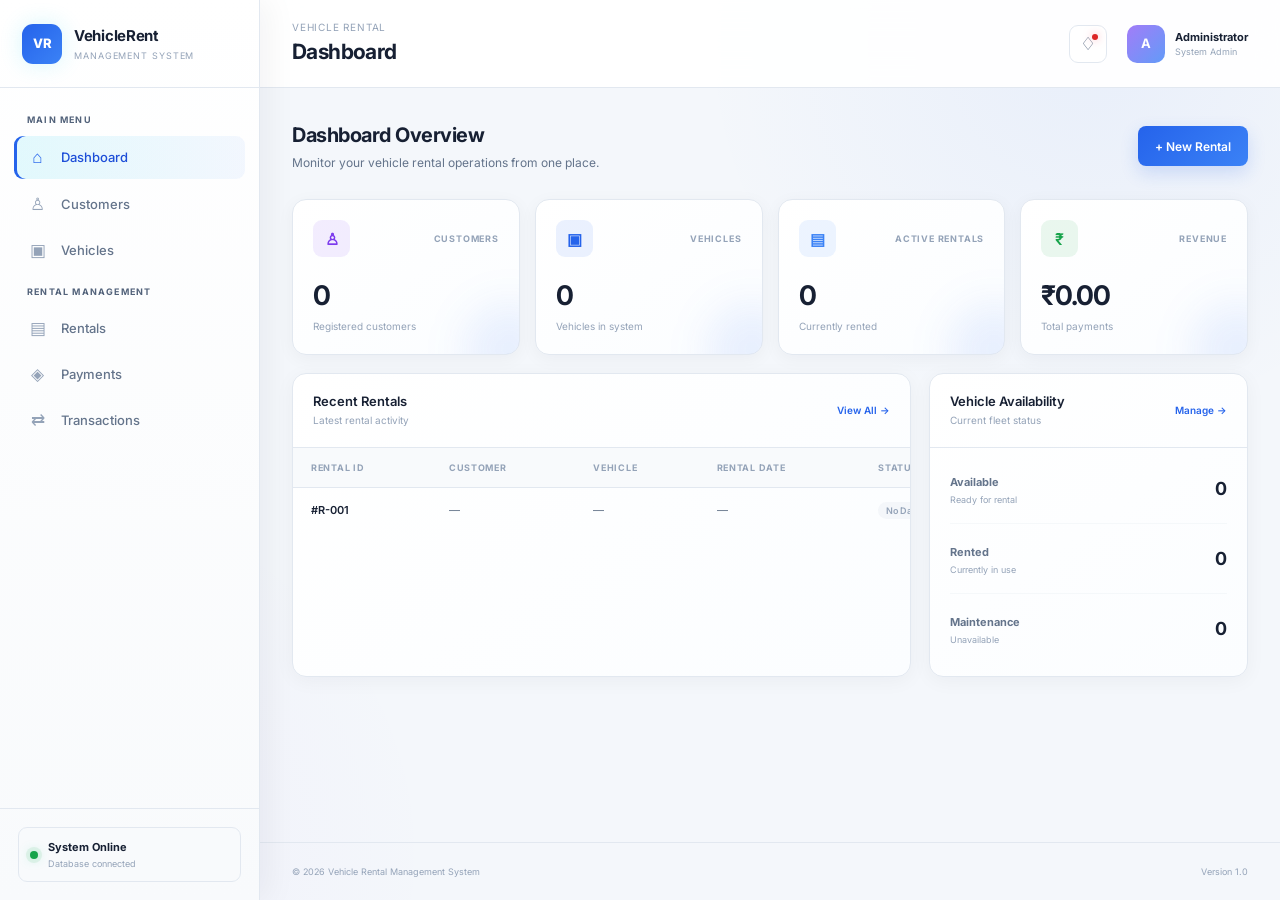
==== index.html @ 60dd2913 "Add frontend implementation" ====
<!DOCTYPE html>
<html lang="en">

<head>
    <meta charset="UTF-8">

    <meta name="viewport" content="width=device-width, initial-scale=1.0">

    <meta
        name="description"
        content="Vehicle Rental Management System - Manage customers, vehicles, rentals and payments."
    >

    <meta name="author" content="Vehicle Rental Management System">

    <title>Vehicle Rental Management System</title>

    <!-- Google Font -->
    <link
        rel="preconnect"
        href="https://fonts.googleapis.com"
    >

    <link
        rel="preconnect"
        href="https://fonts.gstatic.com"
        crossorigin
    >

    <link
        href="https://fonts.googleapis.com/css2?family=Inter:wght@400;500;600;700&display=swap"
        rel="stylesheet"
    >

    <!-- Main Stylesheet -->
    <link rel="stylesheet" href="css/style.css">

</head>


<body>

    <!-- =========================================================
         APPLICATION WRAPPER
         ========================================================= -->

    <div class="app-container">


        <!-- =====================================================
             SIDEBAR
             ===================================================== -->

        <aside class="sidebar" id="sidebar">

            <!-- Logo -->
            <div class="sidebar-header">

                <div class="logo">
                    <span class="logo-icon">VR</span>

                    <div class="logo-text">
                        <h2>VehicleRent</h2>
                        <span>Management System</span>
                    </div>
                </div>

                <!-- Mobile Sidebar Close -->
                <button
                    class="sidebar-close"
                    id="sidebarClose"
                    type="button"
                    aria-label="Close navigation"
                >
                    &times;
                </button>

            </div>


            <!-- Navigation -->
            <nav class="sidebar-nav" aria-label="Main navigation">

                <p class="nav-heading">MAIN MENU</p>

                <button
                    class="nav-item active"
                    data-section="dashboard"
                    type="button"
                >
                    <span class="nav-icon">⌂</span>
                    <span>Dashboard</span>
                </button>


                <button
                    class="nav-item"
                    data-section="customers"
                    type="button"
                >
                    <span class="nav-icon">♙</span>
                    <span>Customers</span>
                </button>


                <button
                    class="nav-item"
                    data-section="vehicles"
                    type="button"
                >
                    <span class="nav-icon">▣</span>
                    <span>Vehicles</span>
                </button>


                <p class="nav-heading">RENTAL MANAGEMENT</p>


                <button
                    class="nav-item"
                    data-section="rentals"
                    type="button"
                >
                    <span class="nav-icon">▤</span>
                    <span>Rentals</span>
                </button>


                <button
                    class="nav-item"
                    data-section="payments"
                    type="button"
                >
                    <span class="nav-icon">◈</span>
                    <span>Payments</span>
                </button>


                <button
                    class="nav-item"
                    data-section="transactions"
                    type="button"
                >
                    <span class="nav-icon">⇄</span>
                    <span>Transactions</span>
                </button>

            </nav>


            <!-- Sidebar Footer -->
            <div class="sidebar-footer">

                <div class="system-status">
                    <span class="status-dot"></span>

                    <div>
                        <strong>System Online</strong>
                        <small>Database connected</small>
                    </div>
                </div>

            </div>

        </aside>


        <!-- =====================================================
             MAIN CONTENT
             ===================================================== -->

        <div class="main-wrapper">


            <!-- =================================================
                 TOP HEADER
                 ================================================= -->

            <header class="top-header">

                <div class="header-left">

                    <!-- Mobile Menu -->
                    <button
                        class="menu-toggle"
                        id="menuToggle"
                        type="button"
                        aria-label="Open navigation"
                    >
                        ☰
                    </button>


                    <div class="page-heading">

                        <span class="breadcrumb">
                            Vehicle Rental
                        </span>

                        <h1 id="pageTitle">
                            Dashboard
                        </h1>

                    </div>

                </div>


                <div class="header-right">

                    <!-- Notification -->
                    <button
                        class="header-button"
                        type="button"
                        aria-label="Notifications"
                        title="Notifications"
                    >
                        ♢
                        <span class="notification-dot"></span>
                    </button>


                    <!-- User Profile -->
                    <div class="user-profile">

                        <div class="avatar">
                            A
                        </div>

                        <div class="user-info">

                            <strong>Administrator</strong>

                            <span>System Admin</span>

                        </div>

                    </div>

                </div>

            </header>



            <!-- =================================================
                 CONTENT AREA
                 ================================================= -->

            <main class="content-area">


                <!-- =================================================
                     DASHBOARD SECTION
                     ================================================= -->

                <section
                    id="dashboard"
                    class="content-section active-section"
                >

                    <div class="section-intro">

                        <div>

                            <h2>Dashboard Overview</h2>

                            <p>
                                Monitor your vehicle rental operations
                                from one place.
                            </p>

                        </div>

                        <button
                            class="btn btn-primary"
                            data-section="rentals"
                            type="button"
                        >
                            + New Rental
                        </button>

                    </div>


                    <!-- Statistics -->

                    <div class="stats-grid">


                        <!-- Customers -->
                        <article class="stat-card">

                            <div class="stat-card-top">

                                <div class="stat-icon customers-icon">
                                    ♙
                                </div>

                                <span class="stat-label">
                                    CUSTOMERS
                                </span>

                            </div>

                            <div class="stat-value">
                                0
                            </div>

                            <span class="stat-description">
                                Registered customers
                            </span>

                        </article>


                        <!-- Vehicles -->
                        <article class="stat-card">

                            <div class="stat-card-top">

                                <div class="stat-icon vehicles-icon">
                                    ▣
                                </div>

                                <span class="stat-label">
                                    VEHICLES
                                </span>

                            </div>

                            <div class="stat-value">
                                0
                            </div>

                            <span class="stat-description">
                                Vehicles in system
                            </span>

                        </article>


                        <!-- Active Rentals -->
                        <article class="stat-card">

                            <div class="stat-card-top">

                                <div class="stat-icon rentals-icon">
                                    ▤
                                </div>

                                <span class="stat-label">
                                    ACTIVE RENTALS
                                </span>

                            </div>

                            <div class="stat-value">
                                0
                            </div>

                            <span class="stat-description">
                                Currently rented
                            </span>

                        </article>


                        <!-- Revenue -->
                        <article class="stat-card">

                            <div class="stat-card-top">

                                <div class="stat-icon payments-icon">
                                    ₹
                                </div>

                                <span class="stat-label">
                                    REVENUE
                                </span>

                            </div>

                            <div class="stat-value">
                                ₹0.00
                            </div>

                            <span class="stat-description">
                                Total payments
                            </span>

                        </article>

                    </div>



                    <!-- Dashboard Grid -->

                    <div class="dashboard-grid">


                        <!-- Recent Rentals -->

                        <article class="panel large-panel">

                            <div class="panel-header">

                                <div>

                                    <h3>Recent Rentals</h3>

                                    <p>
                                        Latest rental activity
                                    </p>

                                </div>

                                <button
                                    class="text-button"
                                    data-section="rentals"
                                    type="button"
                                >
                                    View All →
                                </button>

                            </div>


                            <div class="table-container">

                                <table>

                                    <thead>

                                        <tr>
                                            <th>Rental ID</th>
                                            <th>Customer</th>
                                            <th>Vehicle</th>
                                            <th>Rental Date</th>
                                            <th>Status</th>
                                        </tr>

                                    </thead>


                                    <tbody>

                                        <tr>

                                            <td>#R-001</td>

                                            <td>—</td>

                                            <td>—</td>

                                            <td>—</td>

                                            <td>
                                                <span class="badge badge-neutral">
                                                    No Data
                                                </span>
                                            </td>

                                        </tr>

                                    </tbody>

                                </table>

                            </div>

                        </article>


                        <!-- Vehicle Availability -->

                        <article class="panel">

                            <div class="panel-header">

                                <div>

                                    <h3>Vehicle Availability</h3>

                                    <p>
                                        Current fleet status
                                    </p>

                                </div>

                                <button
                                    class="text-button"
                                    data-section="vehicles"
                                    type="button"
                                >
                                    Manage →
                                </button>

                            </div>


                            <div class="availability-list">

                                <div class="availability-item">

                                    <div>
                                        <strong>Available</strong>
                                        <span>Ready for rental</span>
                                    </div>

                                    <strong>0</strong>

                                </div>


                                <div class="availability-item">

                                    <div>
                                        <strong>Rented</strong>
                                        <span>Currently in use</span>
                                    </div>

                                    <strong>0</strong>

                                </div>


                                <div class="availability-item">

                                    <div>
                                        <strong>Maintenance</strong>
                                        <span>Unavailable</span>
                                    </div>

                                    <strong>0</strong>

                                </div>

                            </div>

                        </article>

                    </div>

                </section>



                <!-- =================================================
                     CUSTOMERS SECTION
                     ================================================= -->

                <section
                    id="customers"
                    class="content-section"
                >

                    <div class="section-intro">

                        <div>

                            <h2>Customers</h2>

                            <p>
                                Manage customer information and
                                driving license details.
                            </p>

                        </div>

                        <button
                            class="btn btn-primary"
                            id="addCustomerBtn"
                            type="button"
                        >
                            + Add Customer
                        </button>

                    </div>


                    <!-- Search -->

                    <div class="toolbar">

                        <div class="search-box">

                            <span>⌕</span>

                            <input
                                type="search"
                                id="customerSearch"
                                placeholder="Search customers..."
                                aria-label="Search customers"
                            >

                        </div>

                    </div>


                    <!-- Customers Table -->

                    <div class="panel">

                        <div class="table-container">

                            <table id="customersTable">

                                <thead>

                                    <tr>

                                        <th>Customer ID</th>
                                        <th>Name</th>
                                        <th>Phone</th>
                                        <th>Email</th>
                                        <th>Address</th>
                                        <th>License Number</th>
                                        <th>Actions</th>

                                    </tr>

                                </thead>


                                <tbody id="customersTableBody">

                                    <tr class="empty-row">

                                        <td colspan="7">

                                            <div class="empty-state">

                                                <div class="empty-icon">
                                                    ♙
                                                </div>

                                                <h3>No customers found</h3>

                                                <p>
                                                    Add your first customer
                                                    to get started.
                                                </p>

                                            </div>

                                        </td>

                                    </tr>

                                </tbody>

                            </table>

                        </div>

                    </div>

                </section>



                <!-- =================================================
                     VEHICLES SECTION
                     ================================================= -->

                <section
                    id="vehicles"
                    class="content-section"
                >

                    <div class="section-intro">

                        <div>

                            <h2>Vehicles</h2>

                            <p>
                                Manage your vehicle fleet,
                                rental rates and availability.
                            </p>

                        </div>

                        <button
                            class="btn btn-primary"
                            id="addVehicleBtn"
                            type="button"
                        >
                            + Add Vehicle
                        </button>

                    </div>


                    <!-- Vehicle Filters -->

                    <div class="toolbar">

                        <div class="search-box">

                            <span>⌕</span>

                            <input
                                type="search"
                                id="vehicleSearch"
                                placeholder="Search vehicles..."
                                aria-label="Search vehicles"
                            >

                        </div>


                        <select
                            id="vehicleStatusFilter"
                            aria-label="Filter vehicle status"
                        >

                            <option value="all">
                                All Status
                            </option>

                            <option value="available">
                                Available
                            </option>

                            <option value="rented">
                                Rented
                            </option>

                            <option value="maintenance">
                                Maintenance
                            </option>

                        </select>

                    </div>


                    <!-- Vehicles Table -->

                    <div class="panel">

                        <div class="table-container">

                            <table id="vehiclesTable">

                                <thead>

                                    <tr>

                                        <th>Vehicle ID</th>
                                        <th>Type</th>
                                        <th>Model</th>
                                        <th>Rate / Day</th>
                                        <th>Availability</th>
                                        <th>Actions</th>

                                    </tr>

                                </thead>


                                <tbody id="vehiclesTableBody">

                                    <tr class="empty-row">

                                        <td colspan="6">

                                            <div class="empty-state">

                                                <div class="empty-icon">
                                                    ▣
                                                </div>

                                                <h3>No vehicles found</h3>

                                                <p>
                                                    Add a vehicle to your fleet
                                                    to get started.
                                                </p>

                                            </div>

                                        </td>

                                    </tr>

                                </tbody>

                            </table>

                        </div>

                    </div>

                </section>



                <!-- =================================================
                     RENTALS SECTION
                     ================================================= -->

                <section
                    id="rentals"
                    class="content-section"
                >

                    <div class="section-intro">

                        <div>

                            <h2>Rentals</h2>

                            <p>
                                Create and manage vehicle rental records.
                            </p>

                        </div>

                        <button
                            class="btn btn-primary"
                            id="newRentalBtn"
                            type="button"
                        >
                            + New Rental
                        </button>

                    </div>


                    <!-- Rental Filters -->

                    <div class="toolbar">

                        <div class="search-box">

                            <span>⌕</span>

                            <input
                                type="search"
                                id="rentalSearch"
                                placeholder="Search rentals..."
                                aria-label="Search rentals"
                            >

                        </div>


                        <select
                            id="rentalStatusFilter"
                            aria-label="Filter rental status"
                        >

                            <option value="all">
                                All Status
                            </option>

                            <option value="active">
                                Active
                            </option>

                            <option value="completed">
                                Completed
                            </option>

                            <option value="cancelled">
                                Cancelled
                            </option>

                        </select>

                    </div>


                    <!-- Rentals Table -->

                    <div class="panel">

                        <div class="table-container">

                            <table id="rentalsTable">

                                <thead>

                                    <tr>

                                        <th>Rental ID</th>
                                        <th>Customer ID</th>
                                        <th>Vehicle ID</th>
                                        <th>Rental Date</th>
                                        <th>Expected Return</th>
                                        <th>Actual Return</th>
                                        <th>Status</th>
                                        <th>Actions</th>

                                    </tr>

                                </thead>


                                <tbody id="rentalsTableBody">

                                    <tr class="empty-row">

                                        <td colspan="8">

                                            <div class="empty-state">

                                                <div class="empty-icon">
                                                    ▤
                                                </div>

                                                <h3>No rentals found</h3>

                                                <p>
                                                    Create a rental to see
                                                    it listed here.
                                                </p>

                                            </div>

                                        </td>

                                    </tr>

                                </tbody>

                            </table>

                        </div>

                    </div>

                </section>



                <!-- =================================================
                     PAYMENTS SECTION
                     ================================================= -->

                <section
                    id="payments"
                    class="content-section"
                >

                    <div class="section-intro">

                        <div>

                            <h2>Payments</h2>

                            <p>
                                Track rental payments and payment status.
                            </p>

                        </div>

                        <button
                            class="btn btn-primary"
                            id="addPaymentBtn"
                            type="button"
                        >
                            + Record Payment
                        </button>

                    </div>


                    <!-- Payment Summary -->

                    <div class="mini-stats-grid">

                        <div class="mini-stat">

                            <span>Total Payments</span>

                            <strong>₹0.00</strong>

                        </div>


                        <div class="mini-stat">

                            <span>Successful</span>

                            <strong>0</strong>

                        </div>


                        <div class="mini-stat">

                            <span>Pending</span>

                            <strong>0</strong>

                        </div>


                        <div class="mini-stat">

                            <span>Failed</span>

                            <strong>0</strong>

                        </div>

                    </div>


                    <!-- Payments Table -->

                    <div class="panel">

                        <div class="table-container">

                            <table id="paymentsTable">

                                <thead>

                                    <tr>

                                        <th>Payment ID</th>
                                        <th>Rental ID</th>
                                        <th>Amount</th>
                                        <th>Payment Date</th>
                                        <th>Payment Method</th>
                                        <th>Status</th>
                                        <th>Actions</th>

                                    </tr>

                                </thead>


                                <tbody id="paymentsTableBody">

                                    <tr class="empty-row">

                                        <td colspan="7">

                                            <div class="empty-state">

                                                <div class="empty-icon">
                                                    ₹
                                                </div>

                                                <h3>No payments found</h3>

                                                <p>
                                                    Recorded payments will
                                                    appear here.
                                                </p>

                                            </div>

                                        </td>

                                    </tr>

                                </tbody>

                            </table>

                        </div>

                    </div>

                </section>



                <!-- =================================================
                     TRANSACTIONS SECTION
                     ================================================= -->

                <section
                    id="transactions"
                    class="content-section"
                >

                    <div class="section-intro">

                        <div>

                            <h2>Payment Transactions</h2>

                            <p>
                                View individual payment transaction records.
                            </p>

                        </div>

                    </div>


                    <!-- Transaction Filters -->

                    <div class="toolbar">

                        <div class="search-box">

                            <span>⌕</span>

                            <input
                                type="search"
                                id="transactionSearch"
                                placeholder="Search transactions..."
                                aria-label="Search transactions"
                            >

                        </div>


                        <select
                            id="transactionStatusFilter"
                            aria-label="Filter transaction status"
                        >

                            <option value="all">
                                All Status
                            </option>

                            <option value="success">
                                Success
                            </option>

                            <option value="pending">
                                Pending
                            </option>

                            <option value="failed">
                                Failed
                            </option>

                        </select>

                    </div>


                    <!-- Transactions Table -->

                    <div class="panel">

                        <div class="table-container">

                            <table id="transactionsTable">

                                <thead>

                                    <tr>

                                        <th>Transaction ID</th>
                                        <th>Payment ID</th>
                                        <th>Transaction Date</th>
                                        <th>Amount</th>
                                        <th>Status</th>
                                        <th>Actions</th>

                                    </tr>

                                </thead>


                                <tbody id="transactionsTableBody">

                                    <tr class="empty-row">

                                        <td colspan="6">

                                            <div class="empty-state">

                                                <div class="empty-icon">
                                                    ⇄
                                                </div>

                                                <h3>No transactions found</h3>

                                                <p>
                                                    Payment transactions will
                                                    appear here.
                                                </p>

                                            </div>

                                        </td>

                                    </tr>

                                </tbody>

                            </table>

                        </div>

                    </div>

                </section>



            </main>


            <!-- =====================================================
                 FOOTER
                 ===================================================== -->

            <footer class="main-footer">

                <span>
                    © 2026 Vehicle Rental Management System
                </span>

                <span>
                    Version 1.0
                </span>

            </footer>


        </div>

    </div>



    <!-- =========================================================
         CUSTOMER MODAL
         ========================================================= -->

    <div
        class="modal-overlay"
        id="customerModal"
        aria-hidden="true"
    >

        <div
            class="modal"
            role="dialog"
            aria-modal="true"
            aria-labelledby="customerModalTitle"
        >

            <div class="modal-header">

                <div>

                    <h2 id="customerModalTitle">
                        Add Customer
                    </h2>

                    <p>
                        Enter the customer's information.
                    </p>

                </div>

                <button
                    class="modal-close"
                    data-close-modal="customerModal"
                    type="button"
                    aria-label="Close"
                >
                    &times;
                </button>

            </div>


            <form id="customerForm">

                <div class="form-grid">

                    <div class="form-group">

                        <label for="customerName">
                            Full Name
                        </label>

                        <input
                            type="text"
                            id="customerName"
                            name="name"
                            placeholder="Enter full name"
                            maxlength="100"
                            required
                        >

                    </div>


                    <div class="form-group">

                        <label for="customerPhone">
                            Phone Number
                        </label>

                        <input
                            type="tel"
                            id="customerPhone"
                            name="phone"
                            placeholder="Enter phone number"
                            maxlength="15"
                            required
                        >

                    </div>


                    <div class="form-group">

                        <label for="customerEmail">
                            Email
                        </label>

                        <input
                            type="email"
                            id="customerEmail"
                            name="email"
                            placeholder="Enter email address"
                            maxlength="100"
                            required
                        >

                    </div>


                    <div class="form-group">

                        <label for="licenseNumber">
                            License Number
                        </label>

                        <input
                            type="text"
                            id="licenseNumber"
                            name="license_number"
                            placeholder="Enter license number"
                            maxlength="30"
                            required
                        >

                    </div>


                    <div class="form-group full-width">

                        <label for="customerAddress">
                            Address
                        </label>

                        <textarea
                            id="customerAddress"
                            name="address"
                            placeholder="Enter customer address"
                            maxlength="200"
                            rows="3"
                            required
                        ></textarea>

                    </div>

                </div>


                <div class="modal-footer">

                    <button
                        type="button"
                        class="btn btn-secondary"
                        data-close-modal="customerModal"
                    >
                        Cancel
                    </button>

                    <button
                        type="submit"
                        class="btn btn-primary"
                    >
                        Save Customer
                    </button>

                </div>

            </form>

        </div>

    </div>



    <!-- =========================================================
         VEHICLE MODAL
         ========================================================= -->

    <div
        class="modal-overlay"
        id="vehicleModal"
        aria-hidden="true"
    >

        <div
            class="modal"
            role="dialog"
            aria-modal="true"
            aria-labelledby="vehicleModalTitle"
        >

            <div class="modal-header">

                <div>

                    <h2 id="vehicleModalTitle">
                        Add Vehicle
                    </h2>

                    <p>
                        Enter the vehicle information.
                    </p>

                </div>

                <button
                    class="modal-close"
                    data-close-modal="vehicleModal"
                    type="button"
                    aria-label="Close"
                >
                    &times;
                </button>

            </div>


            <form id="vehicleForm">

                <div class="form-grid">

                    <div class="form-group">

                        <label for="vehicleType">
                            Vehicle Type
                        </label>

                        <input
                            type="text"
                            id="vehicleType"
                            name="vehicle_type"
                            placeholder="e.g. SUV, Sedan, Hatchback"
                            maxlength="30"
                            required
                        >

                    </div>


                    <div class="form-group">

                        <label for="vehicleModel">
                            Model
                        </label>

                        <input
                            type="text"
                            id="vehicleModel"
                            name="model"
                            placeholder="Enter vehicle model"
                            maxlength="50"
                            required
                        >

                    </div>


                    <div class="form-group">

                        <label for="ratePerDay">
                            Rate Per Day (₹)
                        </label>

                        <input
                            type="number"
                            id="ratePerDay"
                            name="rate_per_day"
                            placeholder="0.00"
                            min="0"
                            step="0.01"
                            required
                        >

                    </div>


                    <div class="form-group">

                        <label for="availabilityStatus">
                            Availability Status
                        </label>

                        <select
                            id="availabilityStatus"
                            name="availability_status"
                            required
                        >

                            <option value="">
                                Select status
                            </option>

                            <option value="available">
                                Available
                            </option>

                            <option value="rented">
                                Rented
                            </option>

                            <option value="maintenance">
                                Maintenance
                            </option>

                        </select>

                    </div>

                </div>


                <div class="modal-footer">

                    <button
                        type="button"
                        class="btn btn-secondary"
                        data-close-modal="vehicleModal"
                    >
                        Cancel
                    </button>

                    <button
                        type="submit"
                        class="btn btn-primary"
                    >
                        Save Vehicle
                    </button>

                </div>

            </form>

        </div>

    </div>



    <!-- =========================================================
         RENTAL MODAL
         ========================================================= -->

    <div
        class="modal-overlay"
        id="rentalModal"
        aria-hidden="true"
    >

        <div
            class="modal"
            role="dialog"
            aria-modal="true"
            aria-labelledby="rentalModalTitle"
        >

            <div class="modal-header">

                <div>

                    <h2 id="rentalModalTitle">
                        Create New Rental
                    </h2>

                    <p>
                        Create a rental record for a customer.
                    </p>

                </div>

                <button
                    class="modal-close"
                    data-close-modal="rentalModal"
                    type="button"
                    aria-label="Close"
                >
                    &times;
                </button>

            </div>


            <form id="rentalForm">

                <div class="form-grid">

                    <div class="form-group">

                        <label for="rentalCustomer">
                            Customer
                        </label>

                        <select
                            id="rentalCustomer"
                            name="customer_id"
                            required
                        >

                            <option value="">
                                Select customer
                            </option>

                            <!--
                                Customer options will be populated
                                dynamically using JavaScript.
                            -->

                        </select>

                    </div>


                    <div class="form-group">

                        <label for="rentalVehicle">
                            Vehicle
                        </label>

                        <select
                            id="rentalVehicle"
                            name="vehicle_id"
                            required
                        >

                            <option value="">
                                Select available vehicle
                            </option>

                            <!--
                                Vehicle options will be populated
                                dynamically using JavaScript.
                            -->

                        </select>

                    </div>


                    <div class="form-group">

                        <label for="rentalDate">
                            Rental Date
                        </label>

                        <input
                            type="date"
                            id="rentalDate"
                            name="rental_date"
                            required
                        >

                    </div>


                    <div class="form-group">

                        <label for="expectedReturnDate">
                            Expected Return Date
                        </label>

                        <input
                            type="date"
                            id="expectedReturnDate"
                            name="expected_return_date"
                            required
                        >

                    </div>


                    <div class="form-group full-width">

                        <label for="rentalStatus">
                            Rental Status
                        </label>

                        <select
                            id="rentalStatus"
                            name="status"
                            required
                        >

                            <option value="active">
                                Active
                            </option>

                            <option value="completed">
                                Completed
                            </option>

                            <option value="cancelled">
                                Cancelled
                            </option>

                        </select>

                    </div>

                </div>


                <div class="modal-footer">

                    <button
                        type="button"
                        class="btn btn-secondary"
                        data-close-modal="rentalModal"
                    >
                        Cancel
                    </button>

                    <button
                        type="submit"
                        class="btn btn-primary"
                    >
                        Create Rental
                    </button>

                </div>

            </form>

        </div>

    </div>



    <!-- =========================================================
         PAYMENT MODAL
         ========================================================= -->

    <div
        class="modal-overlay"
        id="paymentModal"
        aria-hidden="true"
    >

        <div
            class="modal"
            role="dialog"
            aria-modal="true"
            aria-labelledby="paymentModalTitle"
        >

            <div class="modal-header">

                <div>

                    <h2 id="paymentModalTitle">
                        Record Payment
                    </h2>

                    <p>
                        Add a payment against a rental.
                    </p>

                </div>

                <button
                    class="modal-close"
                    data-close-modal="paymentModal"
                    type="button"
                    aria-label="Close"
                >
                    &times;
                </button>

            </div>


            <form id="paymentForm">

                <div class="form-grid">

                    <div class="form-group">

                        <label for="paymentRental">
                            Rental
                        </label>

                        <select
                            id="paymentRental"
                            name="rental_id"
                            required
                        >

                            <option value="">
                                Select rental
                            </option>

                        </select>

                    </div>


                    <div class="form-group">

                        <label for="paymentAmount">
                            Amount (₹)
                        </label>

                        <input
                            type="number"
                            id="paymentAmount"
                            name="amount"
                            placeholder="0.00"
                            min="0"
                            step="0.01"
                            required
                        >

                    </div>


                    <div class="form-group">

                        <label for="paymentDate">
                            Payment Date
                        </label>

                        <input
                            type="date"
                            id="paymentDate"
                            name="payment_date"
                            required
                        >

                    </div>


                    <div class="form-group">

                        <label for="paymentMethod">
                            Payment Method
                        </label>

                        <select
                            id="paymentMethod"
                            name="payment_method"
                            required
                        >

                            <option value="">
                                Select method
                            </option>

                            <option value="cash">
                                Cash
                            </option>

                            <option value="card">
                                Card
                            </option>

                            <option value="upi">
                                UPI
                            </option>

                            <option value="net_banking">
                                Net Banking
                            </option>

                        </select>

                    </div>


                    <div class="form-group full-width">

                        <label for="paymentStatus">
                            Payment Status
                        </label>

                        <select
                            id="paymentStatus"
                            name="status"
                            required
                        >

                            <option value="success">
                                Success
                            </option>

                            <option value="pending">
                                Pending
                            </option>

                            <option value="failed">
                                Failed
                            </option>

                        </select>

                    </div>

                </div>


                <div class="modal-footer">

                    <button
                        type="button"
                        class="btn btn-secondary"
                        data-close-modal="paymentModal"
                    >
                        Cancel
                    </button>

                    <button
                        type="submit"
                        class="btn btn-primary"
                    >
                        Record Payment
                    </button>

                </div>

            </form>

        </div>

    </div>



    <!-- =========================================================
         JAVASCRIPT
         ========================================================= -->

    <script src="js/script.js"></script>

</body>

</html>
---- css/style.css ----
/* ============================================================
   VEHICLE RENTAL MANAGEMENT SYSTEM
   Premium Dark Dashboard UI
   ============================================================ */


/* ============================================================
   1. ROOT VARIABLES
   ============================================================ */

:root {

    /* ---------- Backgrounds ---------- */

    --bg-main: #f4f7fb;
    --bg-secondary: #eef3f8;
    --bg-tertiary: #e7edf5;

    --sidebar-bg: #ffffff;
    --header-bg: rgba(255, 255, 255, 0.92);

    --panel-bg: #ffffff;
    --panel-bg-hover: #f8fbff;


    /* ---------- Borders ---------- */

    --border: #e2e8f0;
    --border-light: #d5deea;


    /* ---------- Primary ---------- */

    --primary: #2563eb;
    --primary-dark: #1d4ed8;
    --primary-soft: rgba(37, 99, 235, 0.09);

    --blue: #3b82f6;
    --blue-soft: rgba(59, 130, 246, 0.09);


    /* ---------- Secondary ---------- */

    --violet: #7c3aed;
    --violet-soft: rgba(124, 58, 237, 0.09);


    /* ---------- Status ---------- */

    --success: #16a34a;
    --success-soft: rgba(22, 163, 74, 0.09);

    --warning: #d97706;
    --warning-soft: rgba(217, 119, 6, 0.09);

    --danger: #dc2626;
    --danger-soft: rgba(220, 38, 38, 0.09);


    /* ---------- Text ---------- */

    --text-primary: #172033;
    --text-secondary: #64748b;
    --text-muted: #94a3b8;


    /* ---------- Misc ---------- */

    --radius-small: 8px;
    --radius-medium: 14px;
    --radius-large: 18px;

    --transition: 0.2s ease;

    --sidebar-width: 260px;

}


/* ============================================================
   2. RESET
   ============================================================ */

* {
    margin: 0;
    padding: 0;
    box-sizing: border-box;
}


html {
    scroll-behavior: smooth;
}


body {
    min-height: 100vh;

    font-family: "Inter", sans-serif;

    background:
        radial-gradient(
            circle at 85% 5%,
            rgba(37, 99, 235, 0.055),
            transparent 28%
        ),
        radial-gradient(
            circle at 5% 95%,
            rgba(124, 58, 237, 0.035),
            transparent 25%
        ),
        var(--bg-main);

    color: var(--text-primary);

    font-size: 14px;

    line-height: 1.5;

    overflow-x: hidden;
}


button,
input,
select,
textarea {
    font-family: inherit;
}


button {
    border: none;
}


button,
select {
    cursor: pointer;
}


input,
textarea,
select {
    outline: none;
}


a {
    color: inherit;
    text-decoration: none;
}


/* ============================================================
   3. SCROLLBAR
   ============================================================ */

::-webkit-scrollbar {
    width: 7px;
    height: 7px;
}


::-webkit-scrollbar-track {
    background: var(--bg-secondary);
}


::-webkit-scrollbar-thumb {
    background: #cbd5e1;
    border-radius: 20px;
}


::-webkit-scrollbar-thumb:hover {
    background: #94a3b8;
}


/* ============================================================
   4. APPLICATION LAYOUT
   ============================================================ */

.app-container {
    display: flex;

    min-height: 100vh;

    background: transparent;
}


/* ============================================================
   5. SIDEBAR
   ============================================================ */

.sidebar {
    width: var(--sidebar-width);

    height: 100vh;

    position: fixed;

    top: 0;
    left: 0;

    z-index: 100;

    display: flex;
    flex-direction: column;

    background:
        linear-gradient(
            180deg,
            #ffffff 0%,
            #f8fafc 100%
        );

    border-right: 1px solid var(--border);

    box-shadow:
        8px 0 30px rgba(15, 23, 42, 0.05);

    transition:
        transform var(--transition);
}


/* ============================================================
   6. SIDEBAR HEADER
   ============================================================ */

.sidebar-header {
    height: 88px;

    padding: 0 22px;

    display: flex;
    align-items: center;
    justify-content: space-between;

    border-bottom: 1px solid var(--border);
}


.logo {
    display: flex;
    align-items: center;

    gap: 12px;
}


.logo-icon {
    width: 40px;
    height: 40px;

    display: flex;
    align-items: center;
    justify-content: center;

    border-radius: 11px;

    background:
        linear-gradient(
            135deg,
            var(--primary),
            var(--blue)
        );

    color: #ffffff;

    font-size: 13px;
    font-weight: 800;

    letter-spacing: -0.5px;

    box-shadow:
        0 0 22px rgba(34, 211, 238, 0.18);
}


.logo-text h2 {
    color: var(--text-primary);

    font-size: 15px;
    font-weight: 700;

    letter-spacing: -0.3px;
}


.logo-text span {
    display: block;

    margin-top: 2px;

    color: var(--text-muted);

    font-size: 9px;

    text-transform: uppercase;

    letter-spacing: 0.9px;
}


.sidebar-close {
    display: none;

    background: transparent;

    color: var(--text-secondary);

    font-size: 24px;
}


/* ============================================================
   7. SIDEBAR NAVIGATION
   ============================================================ */

.sidebar-nav {
    flex: 1;

    padding: 25px 14px;

    overflow-y: auto;
}


.nav-heading {
    padding: 0 13px;

    margin: 14px 0 9px;

    color: #52627a;

    font-size: 9px;

    font-weight: 700;

    letter-spacing: 1.2px;
}


.nav-heading:first-child {
    margin-top: 0;
}


.nav-item {
    width: 100%;

    display: flex;
    align-items: center;

    gap: 13px;

    padding: 11px 13px;

    margin-bottom: 4px;

    border-radius: 9px;

    background: transparent;

    color: var(--text-secondary);

    text-align: left;

    font-size: 13px;
    font-weight: 500;

    transition:
        background var(--transition),
        color var(--transition),
        transform var(--transition);
}


.nav-icon {
    width: 21px;

    color: var(--text-muted);

    font-size: 17px;

    text-align: center;

    transition: color var(--transition);
}


.nav-item:hover {
    background: #f8fafc;

    color: var(--text-primary);

    transform: translateX(2px);
}


.nav-item:hover .nav-icon {
    color: var(--primary);
}


.nav-item.active {
    background:
        linear-gradient(
            90deg,
            rgba(34, 211, 238, 0.13),
            rgba(59, 130, 246, 0.06)
        );

    color: #1d4ed8;

    box-shadow:
        inset 3px 0 0 var(--primary);
}


.nav-item.active .nav-icon {
    color: var(--primary);
}


/* ============================================================
   8. SIDEBAR FOOTER
   ============================================================ */

.sidebar-footer {
    padding: 18px;

    border-top: 1px solid var(--border);
}


.system-status {
    display: flex;
    align-items: center;

    gap: 10px;

    padding: 11px;

    border: 1px solid var(--border);

    border-radius: 9px;

    background: #f8fafc;
}


.status-dot {
    width: 8px;
    height: 8px;

    flex-shrink: 0;

    border-radius: 50%;

    background: var(--success);

    box-shadow:
        0 0 0 4px var(--success-soft),
        0 0 12px rgba(52, 211, 153, 0.4);
}


.system-status strong {
    display: block;

    color: var(--text-primary);

    font-size: 11px;
}


.system-status small {
    display: block;

    margin-top: 1px;

    color: var(--text-muted);

    font-size: 9px;
}


/* ============================================================
   9. MAIN WRAPPER
   ============================================================ */

.main-wrapper {
    width: calc(100% - var(--sidebar-width));

    min-height: 100vh;

    margin-left: var(--sidebar-width);

    display: flex;
    flex-direction: column;
}


/* ============================================================
   10. TOP HEADER
   ============================================================ */

.top-header {
    height: 88px;

    position: sticky;
    top: 0;

    z-index: 50;

    display: flex;
    align-items: center;
    justify-content: space-between;

    padding: 0 32px;

    background: var(--header-bg);

    border-bottom: 1px solid var(--border);

    backdrop-filter: blur(18px);
    -webkit-backdrop-filter: blur(18px);
}


.header-left,
.header-right {
    display: flex;
    align-items: center;
}


.header-left {
    gap: 18px;
}


.header-right {
    gap: 20px;
}


.menu-toggle {
    display: none;

    width: 38px;
    height: 38px;

    border-radius: 8px;

    background: var(--panel-bg);

    border: 1px solid var(--border);

    color: var(--text-primary);

    font-size: 18px;
}


.page-heading .breadcrumb {
    display: block;

    margin-bottom: 1px;

    color: var(--text-muted);

    font-size: 10px;

    text-transform: uppercase;

    letter-spacing: 0.8px;
}


.page-heading h1 {
    font-size: 21px;

    font-weight: 700;

    letter-spacing: -0.6px;
}


.header-button {
    width: 38px;
    height: 38px;

    position: relative;

    border-radius: 9px;

    background: #ffffff;

    border: 1px solid var(--border);

    color: var(--text-secondary);

    font-size: 18px;

    transition:
        background var(--transition),
        color var(--transition);
}


.header-button:hover {
    background: var(--primary-soft);

    color: var(--primary);
}


.notification-dot {
    width: 6px;
    height: 6px;

    position: absolute;

    top: 8px;
    right: 8px;

    border-radius: 50%;

    background: var(--danger);

    box-shadow:
        0 0 8px rgba(251, 113, 133, 0.6);
}


.user-profile {
    display: flex;
    align-items: center;

    gap: 10px;
}


.avatar {
    width: 38px;
    height: 38px;

    display: flex;
    align-items: center;
    justify-content: center;

    border-radius: 10px;

    background:
        linear-gradient(
            135deg,
            rgba(139, 92, 246, 0.8),
            rgba(59, 130, 246, 0.8)
        );

    color: white;

    font-size: 13px;
    font-weight: 700;
}


.user-info strong {
    display: block;

    color: var(--text-primary);

    font-size: 11px;
}


.user-info span {
    display: block;

    color: var(--text-muted);

    font-size: 9px;
}


/* ============================================================
   11. CONTENT AREA
   ============================================================ */

.content-area {
    flex: 1;

    width: 100%;

    padding: 32px;
}


.content-section {
    display: none;

    animation: sectionFade 0.25s ease;
}


.content-section.active-section {
    display: block;
}


@keyframes sectionFade {

    from {
        opacity: 0;
        transform: translateY(5px);
    }

    to {
        opacity: 1;
        transform: translateY(0);
    }

}


/* ============================================================
   12. SECTION INTRO
   ============================================================ */

.section-intro {
    display: flex;
    align-items: center;
    justify-content: space-between;

    gap: 20px;

    margin-bottom: 27px;
}


.section-intro h2 {
    margin-bottom: 4px;

    font-size: 20px;

    font-weight: 700;

    letter-spacing: -0.5px;
}


.section-intro p {
    color: var(--text-secondary);

    font-size: 12px;
}


/* ============================================================
   13. BUTTONS
   ============================================================ */

.btn {
    display: inline-flex;
    align-items: center;
    justify-content: center;

    min-height: 40px;

    padding: 0 17px;

    border-radius: 8px;

    font-size: 12px;
    font-weight: 600;

    transition:
        transform var(--transition),
        box-shadow var(--transition),
        background var(--transition);
}


.btn:hover {
    transform: translateY(-1px);
}


.btn-primary {
    background:
        linear-gradient(
            135deg,
            #22d3ee,
            #3b82f6
        );

    color: #ffffff;

    box-shadow:
        0 6px 20px rgba(34, 211, 238, 0.12);
}


.btn-primary:hover {
    box-shadow:
        0 9px 27px rgba(34, 211, 238, 0.20);
}


.btn-secondary {
    background: #f8fafc;

    border: 1px solid var(--border-light);

    color: var(--text-secondary);
}


.btn-secondary:hover {
    background: #f1f5f9;

    color: var(--text-primary);
}


/* ============================================================
   14. STAT CARDS
   ============================================================ */

.stats-grid {
    display: grid;

    grid-template-columns:
        repeat(4, minmax(0, 1fr));

    gap: 15px;

    margin-bottom: 18px;
}


.stat-card {
    min-height: 155px;

    padding: 20px;

    position: relative;

    overflow: hidden;

    background:
        linear-gradient(
            145deg,
            #ffffff,
            #fbfdff
        );
        box-shadow: 0 4px 18px rgba(15, 23, 42, 0.045);

    border: 1px solid var(--border);

    border-radius: var(--radius-medium);

    transition:
        transform var(--transition),
        border-color var(--transition),
        background var(--transition);
}


.stat-card::after {
    content: "";

    width: 90px;
    height: 90px;

    position: absolute;

    right: -35px;
    bottom: -40px;

    border-radius: 50%;

    background: var(--primary-soft);

    filter: blur(20px);

    pointer-events: none;
}


.stat-card:hover {
    transform: translateY(-2px);

    border-color: rgba(34, 211, 238, 0.18);

    background: var(--panel-bg-hover);
}


.stat-card-top {
    display: flex;
    align-items: center;
    justify-content: space-between;
}


.stat-icon {
    width: 37px;
    height: 37px;

    display: flex;
    align-items: center;
    justify-content: center;

    border-radius: 9px;

    font-size: 16px;
    font-weight: 600;
}


.customers-icon {
    background: var(--violet-soft);
    color: var(--violet);
}


.vehicles-icon {
    background: var(--primary-soft);
    color: var(--primary);
}


.rentals-icon {
    background: var(--blue-soft);
    color: var(--blue);
}


.payments-icon {
    background: var(--success-soft);
    color: var(--success);
}


.stat-label {
    color: var(--text-muted);

    font-size: 9px;

    font-weight: 700;

    letter-spacing: 0.8px;
}


.stat-value {
    margin-top: 19px;

    color: var(--text-primary);

    font-size: 27px;

    font-weight: 700;

    letter-spacing: -1px;
}


.stat-description {
    display: block;

    margin-top: 2px;

    color: var(--text-muted);

    font-size: 10px;
}


/* ============================================================
   15. DASHBOARD GRID
   ============================================================ */

.dashboard-grid {
    display: grid;

    grid-template-columns:
        minmax(0, 1.65fr)
        minmax(280px, 0.85fr);

    gap: 18px;
}


/* ============================================================
   16. PANELS
   ============================================================ */

.panel {
    min-width: 0;

    background:
        linear-gradient(
            145deg,
            #ffffff,
            #fbfdff
        );
        box-shadow: 0 4px 20px rgba(15, 23, 42, 0.045);

    border: 1px solid var(--border);

    border-radius: var(--radius-medium);

    overflow: hidden;
}


.panel-header {
    min-height: 74px;

    padding: 17px 20px;

    display: flex;
    align-items: center;
    justify-content: space-between;

    gap: 15px;

    border-bottom: 1px solid var(--border);
}


.panel-header h3 {
    margin-bottom: 2px;

    font-size: 13px;

    font-weight: 600;
}


.panel-header p {
    color: var(--text-muted);

    font-size: 10px;
}


.text-button {
    background: transparent;

    color: var(--primary);

    font-size: 10px;

    font-weight: 600;

    transition: color var(--transition);
}


.text-button:hover {
    color: #67e8f9;
}


/* ============================================================
   17. TABLES
   ============================================================ */

.table-container {
    width: 100%;

    overflow-x: auto;
}


table {
    width: 100%;

    border-collapse: collapse;

    min-width: 700px;
}


th {
    padding: 13px 18px;

    background: #f8fafc;

    color: var(--text-muted);

    border-bottom: 1px solid var(--border);

    font-size: 9px;

    font-weight: 700;

    text-transform: uppercase;

    letter-spacing: 0.7px;

    text-align: left;

    white-space: nowrap;
}


td {
    padding: 14px 18px;

    border-bottom: 1px solid rgba(148, 163, 184, 0.07);

    color: var(--text-secondary);

    font-size: 11px;

    white-space: nowrap;
}


tbody tr {
    transition:
        background var(--transition);
}


tbody tr:hover {
    background: rgba(34, 211, 238, 0.025);
}


tbody tr:last-child td {
    border-bottom: none;
}


td:first-child {
    color: var(--text-primary);

    font-weight: 600;
}


/* ============================================================
   18. BADGES
   ============================================================ */

.badge {
    display: inline-flex;
    align-items: center;

    padding: 4px 8px;

    border-radius: 20px;

    font-size: 9px;

    font-weight: 600;

    line-height: 1;
}


.badge-success {
    background: var(--success-soft);
    color: var(--success);
}


.badge-warning {
    background: var(--warning-soft);
    color: var(--warning);
}


.badge-danger {
    background: var(--danger-soft);
    color: var(--danger);
}


.badge-neutral {
    background: rgba(148, 163, 184, 0.08);
    color: var(--text-muted);
}


/* ============================================================
   19. AVAILABILITY LIST
   ============================================================ */

.availability-list {
    padding: 6px 20px 12px;
}


.availability-item {
    min-height: 70px;

    display: flex;
    align-items: center;
    justify-content: space-between;

    border-bottom: 1px solid rgba(148, 163, 184, 0.07);
}


.availability-item:last-child {
    border-bottom: none;
}


.availability-item div span {
    display: block;

    margin-top: 2px;

    color: var(--text-muted);

    font-size: 9px;
}


.availability-item div strong {
    color: var(--text-secondary);

    font-size: 11px;
}


.availability-item > strong {
    color: var(--text-primary);

    font-size: 18px;
}


/* ============================================================
   20. TOOLBAR
   ============================================================ */

.toolbar {
    display: flex;
    align-items: center;

    gap: 10px;

    margin-bottom: 16px;
}


.search-box {
    width: 300px;

    height: 40px;

    display: flex;
    align-items: center;

    gap: 9px;

    padding: 0 12px;

    background: var(--panel-bg);

    border: 1px solid var(--border);

    border-radius: 8px;

    transition:
        border-color var(--transition),
        box-shadow var(--transition);
}


.search-box:focus-within {
    border-color: rgba(34, 211, 238, 0.35);

    box-shadow:
        0 0 0 3px rgba(34, 211, 238, 0.05);
}


.search-box span {
    color: var(--text-muted);

    font-size: 17px;
}


.search-box input {
    width: 100%;

    border: none;

    background: transparent;

    color: var(--text-primary);

    font-size: 11px;
}


.search-box input::placeholder {
    color: var(--text-muted);
}


.toolbar select {
    height: 40px;

    padding: 0 32px 0 12px;

    background-color: var(--panel-bg);

    border: 1px solid var(--border);

    border-radius: 8px;

    color: var(--text-secondary);

    font-size: 11px;
}


.toolbar select:focus {
    border-color: rgba(34, 211, 238, 0.35);
}


.toolbar option {
    background: #ffffff;

    color: var(--text-primary);
}


/* ============================================================
   21. EMPTY STATES
   ============================================================ */

.empty-row td {
    height: 270px;

    padding: 20px;
}


.empty-state {
    display: flex;
    align-items: center;
    justify-content: center;
    flex-direction: column;

    text-align: center;
}


.empty-icon {
    width: 50px;
    height: 50px;

    display: flex;
    align-items: center;
    justify-content: center;

    margin-bottom: 12px;

    border-radius: 13px;

    background: var(--primary-soft);

    color: var(--primary);

    font-size: 21px;
}


.empty-state h3 {
    margin-bottom: 4px;

    color: var(--text-primary);

    font-size: 12px;
}


.empty-state p {
    max-width: 280px;

    color: var(--text-muted);

    font-size: 10px;
}


/* ============================================================
   22. MINI STAT CARDS
   ============================================================ */

.mini-stats-grid {
    display: grid;

    grid-template-columns:
        repeat(4, minmax(0, 1fr));

    gap: 12px;

    margin-bottom: 17px;
}


.mini-stat {
    padding: 16px 18px;

    background: var(--panel-bg);

    border: 1px solid var(--border);

    border-radius: 10px;
}


.mini-stat span {
    display: block;

    margin-bottom: 7px;

    color: var(--text-muted);

    font-size: 9px;

    text-transform: uppercase;

    letter-spacing: 0.5px;
}


.mini-stat strong {
    color: var(--text-primary);

    font-size: 17px;
}


/* ============================================================
   23. MODAL OVERLAY
   ============================================================ */

.modal-overlay {
    width: 100%;
    height: 100%;

    position: fixed;

    inset: 0;

    z-index: 500;

    display: flex;
    align-items: center;
    justify-content: center;

    padding: 20px;

    background: rgba(15, 23, 42, 0.38);

    backdrop-filter: blur(8px);
    -webkit-backdrop-filter: blur(8px);

    opacity: 0;

    visibility: hidden;

    transition:
        opacity 0.2s ease,
        visibility 0.2s ease;
}


.modal-overlay.active {
    opacity: 1;

    visibility: visible;
}


/* ============================================================
   24. MODAL
   ============================================================ */

.modal {
    width: 100%;

    max-width: 610px;

    max-height: 90vh;

    overflow-y: auto;

    background:
        linear-gradient(
            145deg,
            #ffffff,
            #f8fafc
        );

    border: 1px solid var(--border-light);

    border-radius: 16px;

    box-shadow:
        0 24px 70px rgba(15, 23, 42, 0.18);

    transform: translateY(10px) scale(0.98);

    transition:
        transform 0.25s ease;
}


.modal-overlay.active .modal {
    transform: translateY(0) scale(1);
}


/* ============================================================
   25. MODAL HEADER
   ============================================================ */

.modal-header {
    padding: 21px 23px;

    display: flex;
    align-items: flex-start;
    justify-content: space-between;

    gap: 20px;

    border-bottom: 1px solid var(--border);
}


.modal-header h2 {
    margin-bottom: 3px;

    font-size: 16px;

    font-weight: 700;
}


.modal-header p {
    color: var(--text-muted);

    font-size: 10px;
}


.modal-close {
    width: 30px;
    height: 30px;

    flex-shrink: 0;

    display: flex;
    align-items: center;
    justify-content: center;

    border-radius: 7px;

    background: #f8fafc;

    color: var(--text-secondary);

    font-size: 20px;

    transition:
        background var(--transition),
        color var(--transition);
}


.modal-close:hover {
    background: var(--danger-soft);

    color: var(--danger);
}


/* ============================================================
   26. FORM
   ============================================================ */

.modal form {
    padding: 23px;
}


.form-grid {
    display: grid;

    grid-template-columns:
        repeat(2, minmax(0, 1fr));

    gap: 17px;
}


.form-group {
    display: flex;
    flex-direction: column;
}


.form-group.full-width {
    grid-column: 1 / -1;
}


.form-group label {
    margin-bottom: 7px;

    color: var(--text-secondary);

    font-size: 10px;

    font-weight: 600;
}


.form-group input,
.form-group textarea,
.form-group select {
    width: 100%;

    padding: 10px 12px;

    background: #f8fafc;

    border: 1px solid var(--border-light);

    border-radius: 8px;

    color: var(--text-primary);

    font-size: 11px;

    transition:
        border-color var(--transition),
        box-shadow var(--transition);
}


.form-group input {
    height: 40px;
}


.form-group textarea {
    resize: vertical;

    min-height: 80px;
}


.form-group select {
    height: 40px;

    cursor: pointer;
}


.form-group input::placeholder,
.form-group textarea::placeholder {
    color: #52627a;
}


.form-group input:focus,
.form-group textarea:focus,
.form-group select:focus {
    border-color: rgba(34, 211, 238, 0.45);

    box-shadow:
        0 0 0 3px rgba(34, 211, 238, 0.06);
}


.form-group select option {
    background: #ffffff;

    color: var(--text-primary);
}


/* ============================================================
   27. MODAL FOOTER
   ============================================================ */

.modal-footer {
    display: flex;
    align-items: center;
    justify-content: flex-end;

    gap: 9px;

    margin-top: 25px;

    padding-top: 18px;

    border-top: 1px solid var(--border);
}


/* ============================================================
   28. FOOTER
   ============================================================ */

.main-footer {
    min-height: 58px;

    padding: 0 32px;

    display: flex;
    align-items: center;
    justify-content: space-between;

    color: var(--text-muted);

    border-top: 1px solid var(--border);

    font-size: 9px;
}


/* ============================================================
   29. TABLE ACTION BUTTONS
   ============================================================ */

.action-buttons {
    display: flex;

    align-items: center;

    gap: 5px;
}


.action-button {
    width: 29px;
    height: 29px;

    display: inline-flex;
    align-items: center;
    justify-content: center;

    border-radius: 7px;

    background: #f8fafc;

    border: 1px solid var(--border);

    color: var(--text-secondary);

    font-size: 11px;

    transition:
        background var(--transition),
        color var(--transition),
        border-color var(--transition);
}


.action-button:hover {
    background: var(--primary-soft);

    border-color: rgba(34, 211, 238, 0.2);

    color: var(--primary);
}


.action-button.delete:hover {
    background: var(--danger-soft);

    border-color: rgba(251, 113, 133, 0.2);

    color: var(--danger);
}


/* ============================================================
   30. FORM VALIDATION STATES
   ============================================================ */

.form-group input.invalid,
.form-group textarea.invalid,
.form-group select.invalid {
    border-color: var(--danger);
}


.form-error {
    margin-top: 5px;

    color: var(--danger);

    font-size: 9px;
}


/* ============================================================
   31. RESPONSIVE — TABLETS
   ============================================================ */

@media (max-width: 1100px) {

    :root {
        --sidebar-width: 230px;
    }


    .content-area {
        padding: 25px;
    }


    .top-header {
        padding: 0 25px;
    }


    .stats-grid {
        grid-template-columns:
            repeat(2, minmax(0, 1fr));
    }


    .dashboard-grid {
        grid-template-columns: 1fr;
    }


    .mini-stats-grid {
        grid-template-columns:
            repeat(2, minmax(0, 1fr));
    }

}


/* ============================================================
   32. RESPONSIVE — SMALL TABLETS
   ============================================================ */

@media (max-width: 800px) {

    .sidebar {
        transform: translateX(-100%);

        box-shadow:
            20px 0 60px rgba(0, 0, 0, 0.45);
    }


    .sidebar.open {
        transform: translateX(0);
    }


    .sidebar-close {
        display: block;
    }


    .main-wrapper {
        width: 100%;

        margin-left: 0;
    }


    .menu-toggle {
        display: block;
    }


    .content-area {
        padding: 22px;
    }


    .top-header {
        padding: 0 22px;
    }


    .user-info {
        display: none;
    }


    .section-intro {
        align-items: flex-start;

        flex-direction: column;
    }


    .section-intro .btn {
        width: 100%;
    }

}


/* ============================================================
   33. RESPONSIVE — MOBILE
   ============================================================ */

@media (max-width: 600px) {

    body {
        font-size: 13px;
    }


    .top-header {
        height: 72px;
    }


    .page-heading h1 {
        font-size: 17px;
    }


    .page-heading .breadcrumb {
        font-size: 8px;
    }


    .content-area {
        padding: 18px 14px;
    }


    .stats-grid {
        grid-template-columns: 1fr;

        gap: 10px;
    }


    .stat-card {
        min-height: 135px;
    }


    .mini-stats-grid {
        grid-template-columns: 1fr;
    }


    .toolbar {
        align-items: stretch;

        flex-direction: column;
    }


    .search-box {
        width: 100%;
    }


    .toolbar select {
        width: 100%;
    }


    .form-grid {
        grid-template-columns: 1fr;
    }


    .form-group.full-width {
        grid-column: auto;
    }


    .modal {
        max-height: 94vh;

        border-radius: 13px;
    }


    .modal form {
        padding: 18px;
    }


    .modal-header {
        padding: 18px;
    }


    .modal-footer {
        flex-direction: column-reverse;
    }


    .modal-footer .btn {
        width: 100%;
    }


    .main-footer {
        padding: 0 14px;

        flex-direction: column;

        justify-content: center;

        gap: 2px;
    }

}


/* ============================================================
   34. MOBILE SIDEBAR BACKDROP
   ============================================================ */

@media (max-width: 800px) {

    .sidebar.open::after {

        content: "";

        position: fixed;

        top: 0;
        left: 100%;

        width: 100vw;
        height: 100vh;

        background: rgba(0, 0, 0, 0.5);

        z-index: -1;
    }

}


/* ============================================================
   35. ACCESSIBILITY
   ============================================================ */

button:focus-visible,
input:focus-visible,
select:focus-visible,
textarea:focus-visible {
    outline: 2px solid rgba(34, 211, 238, 0.6);

    outline-offset: 2px;
}


/* ============================================================
   36. REDUCED MOTION
   ============================================================ */

@media (prefers-reduced-motion: reduce) {

    *,
    *::before,
    *::after {
        scroll-behavior: auto !important;

        transition-duration: 0.01ms !important;

        animation-duration: 0.01ms !important;
    }

}

/* ============================================================
   LIGHT THEME POLISH + INTERACTIONS
   ============================================================ */

.nav-item {
    position: relative;
}

.nav-item::before {
    content: "";
    position: absolute;
    left: 0;
    top: 8px;
    bottom: 8px;
    width: 3px;
    border-radius: 0 4px 4px 0;
    background: transparent;
    transition: background 0.2s ease;
}

.nav-item.active::before {
    background: var(--primary);
}

.btn-primary {
    background: linear-gradient(135deg, #2563eb, #3b82f6);
    box-shadow: 0 7px 18px rgba(37, 99, 235, 0.18);
}

.btn-primary:hover {
    box-shadow: 0 10px 24px rgba(37, 99, 235, 0.25);
}

.btn:active,
.action-button:active,
.header-button:active,
.nav-item:active {
    transform: scale(0.98);
}

.stat-card,
.panel,
.mini-stat {
    transition:
        transform 0.2s ease,
        box-shadow 0.2s ease,
        border-color 0.2s ease;
}

.stat-card:hover,
.mini-stat:hover {
    transform: translateY(-3px);
    border-color: #cbd5e1;
    box-shadow: 0 10px 25px rgba(15, 23, 42, 0.07);
}

.panel:hover {
    border-color: #d7e0ea;
}

tbody tr {
    transition:
        background 0.18s ease,
        transform 0.18s ease;
}

tbody tr:hover {
    background: #f8fbff;
}

.search-box:hover,
.toolbar select:hover,
.form-group input:hover,
.form-group textarea:hover,
.form-group select:hover {
    border-color: #cbd5e1;
}

.search-box:focus-within,
.form-group input:focus,
.form-group textarea:focus,
.form-group select:focus {
    border-color: #2563eb;
    box-shadow: 0 0 0 3px rgba(37, 99, 235, 0.09);
}

.header-button {
    transition:
        background 0.2s ease,
        color 0.2s ease,
        transform 0.2s ease;
}

.header-button:hover {
    background: #eff6ff;
    color: #2563eb;
    transform: translateY(-1px);
}

.action-button:hover {
    background: #eff6ff;
    border-color: #bfdbfe;
    color: #2563eb;
    transform: translateY(-1px);
}

.text-button {
    transition:
        color 0.2s ease,
        transform 0.2s ease;
}

.text-button:hover {
    color: #1d4ed8;
    transform: translateX(2px);
}

.modal-overlay.active .modal {
    box-shadow: 0 25px 70px rgba(15, 23, 42, 0.2);
}

@keyframes softPop {
    from {
        opacity: 0;
        transform: translateY(8px) scale(0.99);
    }
    to {
        opacity: 1;
        transform: translateY(0) scale(1);
    }
}

.content-section.active-section {
    animation: softPop 0.28s ease;
}

@media (max-width: 800px) {
    .sidebar {
        box-shadow: 15px 0 45px rgba(15, 23, 42, 0.16);
    }

    .sidebar.open::after {
        background: rgba(15, 23, 42, 0.25);
    }
}
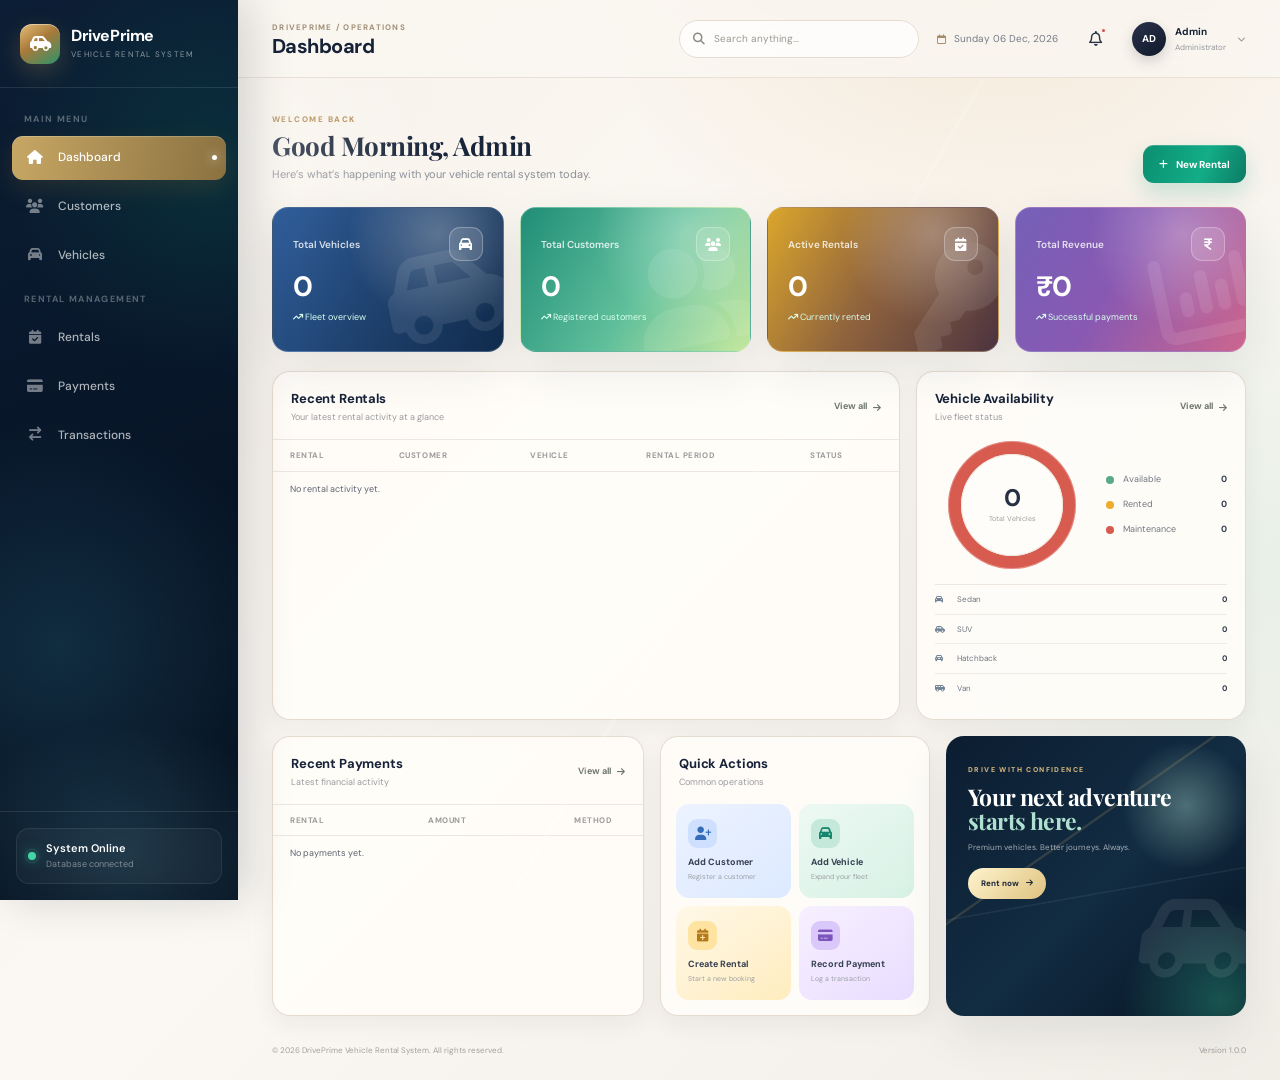
==== commit d76a8b52: "Updated frontend" ====
--- a/index.html
+++ b/index.html
@@ -13,7 +13,7 @@
 
     <meta name="author" content="Vehicle Rental Management System">
 
-    <title>Vehicle Rental Management System</title>
+    <title>DrivePrime — Vehicle Rental Management System</title>
 
     <!-- Google Font -->
     <link
@@ -28,9 +28,11 @@
     >
 
     <link
-        href="https://fonts.googleapis.com/css2?family=Inter:wght@400;500;600;700&display=swap"
+        href="https://fonts.googleapis.com/css2?family=DM+Sans:wght@400;500;600;700&family=Playfair+Display:wght@600;700&display=swap"
         rel="stylesheet"
     >
+
+    <link rel="stylesheet" href="https://cdnjs.cloudflare.com/ajax/libs/font-awesome/6.5.2/css/all.min.css">
 
     <!-- Main Stylesheet -->
     <link rel="stylesheet" href="css/style.css">
@@ -57,11 +59,10 @@
             <div class="sidebar-header">
 
                 <div class="logo">
-                    <span class="logo-icon">VR</span>
-
+                    <div class="logo-mark"><i class="fa-solid fa-car-side"></i></div>
                     <div class="logo-text">
-                        <h2>VehicleRent</h2>
-                        <span>Management System</span>
+                        <h2>DrivePrime</h2>
+                        <span>Vehicle Rental System</span>
                     </div>
                 </div>
 
@@ -88,7 +89,7 @@
                     data-section="dashboard"
                     type="button"
                 >
-                    <span class="nav-icon">⌂</span>
+                    <span class="nav-icon"><i class="fa-solid fa-house"></i></span>
                     <span>Dashboard</span>
                 </button>
 
@@ -98,7 +99,7 @@
                     data-section="customers"
                     type="button"
                 >
-                    <span class="nav-icon">♙</span>
+                    <span class="nav-icon"><i class="fa-solid fa-users"></i></span>
                     <span>Customers</span>
                 </button>
 
@@ -108,7 +109,7 @@
                     data-section="vehicles"
                     type="button"
                 >
-                    <span class="nav-icon">▣</span>
+                    <span class="nav-icon"><i class="fa-solid fa-car"></i></span>
                     <span>Vehicles</span>
                 </button>
 
@@ -121,7 +122,7 @@
                     data-section="rentals"
                     type="button"
                 >
-                    <span class="nav-icon">▤</span>
+                    <span class="nav-icon"><i class="fa-solid fa-calendar-check"></i></span>
                     <span>Rentals</span>
                 </button>
 
@@ -131,7 +132,7 @@
                     data-section="payments"
                     type="button"
                 >
-                    <span class="nav-icon">◈</span>
+                    <span class="nav-icon"><i class="fa-solid fa-credit-card"></i></span>
                     <span>Payments</span>
                 </button>
 
@@ -141,7 +142,7 @@
                     data-section="transactions"
                     type="button"
                 >
-                    <span class="nav-icon">⇄</span>
+                    <span class="nav-icon"><i class="fa-solid fa-arrow-right-arrow-left"></i></span>
                     <span>Transactions</span>
                 </button>
 
@@ -177,68 +178,28 @@
                  ================================================= -->
 
             <header class="top-header">
-
                 <div class="header-left">
-
-                    <!-- Mobile Menu -->
-                    <button
-                        class="menu-toggle"
-                        id="menuToggle"
-                        type="button"
-                        aria-label="Open navigation"
-                    >
-                        ☰
+                    <button class="menu-toggle" id="menuToggle" type="button" aria-label="Open navigation"><i class="fa-solid fa-bars"></i></button>
+                    <div class="page-heading">
+                        <span class="breadcrumb">DrivePrime / Operations</span>
+                        <h1 id="pageTitle">Dashboard</h1>
+                    </div>
+                </div>
+                <div class="header-right">
+                    <label class="global-search" aria-label="Global search">
+                        <i class="fa-solid fa-magnifying-glass"></i>
+                        <input id="globalSearch" type="search" placeholder="Search anything..." autocomplete="off">
+                    </label>
+                    <div class="header-date"><i class="fa-regular fa-calendar"></i><span id="currentDate">—</span></div>
+                    <button class="header-button" id="notificationButton" type="button" aria-label="Notifications" title="Notifications">
+                        <i class="fa-regular fa-bell"></i><span class="notification-dot"></span>
                     </button>
-
-
-                    <div class="page-heading">
-
-                        <span class="breadcrumb">
-                            Vehicle Rental
-                        </span>
-
-                        <h1 id="pageTitle">
-                            Dashboard
-                        </h1>
-
-                    </div>
-
+                    <div class="user-profile">
+                        <div class="avatar">AD</div>
+                        <div class="user-info"><strong>Admin</strong><span>Administrator</span></div>
+                        <i class="fa-solid fa-chevron-down profile-chevron"></i>
+                    </div>
                 </div>
-
-
-                <div class="header-right">
-
-                    <!-- Notification -->
-                    <button
-                        class="header-button"
-                        type="button"
-                        aria-label="Notifications"
-                        title="Notifications"
-                    >
-                        ♢
-                        <span class="notification-dot"></span>
-                    </button>
-
-
-                    <!-- User Profile -->
-                    <div class="user-profile">
-
-                        <div class="avatar">
-                            A
-                        </div>
-
-                        <div class="user-info">
-
-                            <strong>Administrator</strong>
-
-                            <span>System Admin</span>
-
-                        </div>
-
-                    </div>
-
-                </div>
-
             </header>
 
 
@@ -254,297 +215,72 @@
                      DASHBOARD SECTION
                      ================================================= -->
 
-                <section
-                    id="dashboard"
-                    class="content-section active-section"
-                >
-
-                    <div class="section-intro">
-
+                <section id="dashboard" class="content-section active-section">
+                    <div class="dashboard-hero">
                         <div>
-
-                            <h2>Dashboard Overview</h2>
-
-                            <p>
-                                Monitor your vehicle rental operations
-                                from one place.
-                            </p>
-
-                        </div>
-
-                        <button
-                            class="btn btn-primary"
-                            data-section="rentals"
-                            type="button"
-                        >
-                            + New Rental
-                        </button>
-
-                    </div>
-
-
-                    <!-- Statistics -->
+                            <span class="eyebrow">WELCOME BACK</span>
+                            <h2>Good Morning, Admin</h2>
+                            <p>Here’s what’s happening with your vehicle rental system today.</p>
+                        </div>
+                        <button class="btn btn-primary" data-section="rentals" type="button"><i class="fa-solid fa-plus"></i> New Rental</button>
+                    </div>
 
                     <div class="stats-grid">
-
-
-                        <!-- Customers -->
-                        <article class="stat-card">
-
-                            <div class="stat-card-top">
-
-                                <div class="stat-icon customers-icon">
-                                    ♙
-                                </div>
-
-                                <span class="stat-label">
-                                    CUSTOMERS
-                                </span>
-
+                        <article class="stat-card stat-blue">
+                            <div class="stat-card-top"><span class="stat-label">Total Vehicles</span><div class="stat-icon"><i class="fa-solid fa-car"></i></div></div>
+                            <div class="stat-value" id="totalVehicles">0</div><div class="stat-change positive"><i class="fa-solid fa-arrow-trend-up"></i> Fleet overview</div><span class="stat-watermark"><i class="fa-solid fa-car-side"></i></span>
+                        </article>
+                        <article class="stat-card stat-green">
+                            <div class="stat-card-top"><span class="stat-label">Total Customers</span><div class="stat-icon"><i class="fa-solid fa-users"></i></div></div>
+                            <div class="stat-value" id="totalCustomers">0</div><div class="stat-change positive"><i class="fa-solid fa-arrow-trend-up"></i> Registered customers</div><span class="stat-watermark"><i class="fa-solid fa-user-group"></i></span>
+                        </article>
+                        <article class="stat-card stat-amber">
+                            <div class="stat-card-top"><span class="stat-label">Active Rentals</span><div class="stat-icon"><i class="fa-solid fa-calendar-check"></i></div></div>
+                            <div class="stat-value" id="activeRentals">0</div><div class="stat-change positive"><i class="fa-solid fa-arrow-trend-up"></i> Currently rented</div><span class="stat-watermark"><i class="fa-solid fa-key"></i></span>
+                        </article>
+                        <article class="stat-card stat-purple">
+                            <div class="stat-card-top"><span class="stat-label">Total Revenue</span><div class="stat-icon"><i class="fa-solid fa-indian-rupee-sign"></i></div></div>
+                            <div class="stat-value" id="totalRevenue">₹0</div><div class="stat-change positive"><i class="fa-solid fa-arrow-trend-up"></i> Successful payments</div><span class="stat-watermark"><i class="fa-solid fa-chart-column"></i></span>
+                        </article>
+                    </div>
+
+                    <div class="dashboard-main-grid">
+                        <div class="panel recent-panel">
+                            <div class="panel-header"><div><h3>Recent Rentals</h3><p>Your latest rental activity at a glance</p></div><button class="text-button" data-section="rentals">View all <i class="fa-solid fa-arrow-right"></i></button></div>
+                            <div class="table-container"><table id="dashboardRentalsTable"><thead><tr><th>Rental</th><th>Customer</th><th>Vehicle</th><th>Rental Period</th><th>Status</th><th></th></tr></thead><tbody></tbody></table></div>
+                            <div class="empty-state" style="display:none"><div class="empty-state-icon"><i class="fa-regular fa-calendar-xmark"></i></div><h3>No Rentals Yet</h3><p>Create your first rental to get started.</p></div>
+                        </div>
+
+                        <div class="availability-panel panel">
+                            <div class="panel-header"><div><h3>Vehicle Availability</h3><p>Live fleet status</p></div><button class="text-button" data-section="vehicles">View all <i class="fa-solid fa-arrow-right"></i></button></div>
+                            <div class="availability-content">
+                                <div class="donut-wrap"><div class="donut" id="availabilityDonut"><div><strong id="availabilityTotal">0</strong><span>Total Vehicles</span></div></div></div>
+                                <div class="availability-legend"><div><span class="legend-dot available"></span><span>Available</span><strong id="legendAvailable">0</strong></div><div><span class="legend-dot rented"></span><span>Rented</span><strong id="legendRented">0</strong></div><div><span class="legend-dot maintenance"></span><span>Maintenance</span><strong id="legendMaintenance">0</strong></div></div>
                             </div>
-
-                            <div class="stat-value">
-                                0
+                            <div class="fleet-types"><div><span><i class="fa-solid fa-car"></i> Sedan</span><strong id="typeSedan">0</strong></div><div><span><i class="fa-solid fa-car-side"></i> SUV</span><strong id="typeSuv">0</strong></div><div><span><i class="fa-solid fa-car-rear"></i> Hatchback</span><strong id="typeHatchback">0</strong></div><div><span><i class="fa-solid fa-van-shuttle"></i> Van</span><strong id="typeVan">0</strong></div></div>
+                        </div>
+                    </div>
+
+                    <div class="dashboard-bottom-grid">
+                        <div class="panel payments-panel">
+                            <div class="panel-header"><div><h3>Recent Payments</h3><p>Latest financial activity</p></div><button class="text-button" data-section="payments">View all <i class="fa-solid fa-arrow-right"></i></button></div>
+                            <div class="table-container"><table id="dashboardPaymentsTable"><thead><tr><th>Rental</th><th>Amount</th><th>Method</th><th>Status</th><th>Date</th></tr></thead><tbody></tbody></table></div>
+                            <div class="empty-state dashboard-payment-empty" style="display:none"><div class="empty-state-icon"><i class="fa-regular fa-credit-card"></i></div><h3>No Payments Yet</h3><p>Payment activity will appear here.</p></div>
+                        </div>
+                        <div class="panel quick-panel">
+                            <div class="panel-header"><div><h3>Quick Actions</h3><p>Common operations</p></div></div>
+                            <div class="quick-actions">
+                                <button class="quick-action qa-blue" id="quickAddCustomer"><span><i class="fa-solid fa-user-plus"></i></span><strong>Add Customer</strong><small>Register a customer</small></button>
+                                <button class="quick-action qa-green" id="quickAddVehicle"><span><i class="fa-solid fa-car"></i></span><strong>Add Vehicle</strong><small>Expand your fleet</small></button>
+                                <button class="quick-action qa-amber" id="quickCreateRental"><span><i class="fa-solid fa-calendar-plus"></i></span><strong>Create Rental</strong><small>Start a new booking</small></button>
+                                <button class="quick-action qa-purple" id="quickRecordPayment"><span><i class="fa-solid fa-credit-card"></i></span><strong>Record Payment</strong><small>Log a transaction</small></button>
                             </div>
-
-                            <span class="stat-description">
-                                Registered customers
-                            </span>
-
-                        </article>
-
-
-                        <!-- Vehicles -->
-                        <article class="stat-card">
-
-                            <div class="stat-card-top">
-
-                                <div class="stat-icon vehicles-icon">
-                                    ▣
-                                </div>
-
-                                <span class="stat-label">
-                                    VEHICLES
-                                </span>
-
-                            </div>
-
-                            <div class="stat-value">
-                                0
-                            </div>
-
-                            <span class="stat-description">
-                                Vehicles in system
-                            </span>
-
-                        </article>
-
-
-                        <!-- Active Rentals -->
-                        <article class="stat-card">
-
-                            <div class="stat-card-top">
-
-                                <div class="stat-icon rentals-icon">
-                                    ▤
-                                </div>
-
-                                <span class="stat-label">
-                                    ACTIVE RENTALS
-                                </span>
-
-                            </div>
-
-                            <div class="stat-value">
-                                0
-                            </div>
-
-                            <span class="stat-description">
-                                Currently rented
-                            </span>
-
-                        </article>
-
-
-                        <!-- Revenue -->
-                        <article class="stat-card">
-
-                            <div class="stat-card-top">
-
-                                <div class="stat-icon payments-icon">
-                                    ₹
-                                </div>
-
-                                <span class="stat-label">
-                                    REVENUE
-                                </span>
-
-                            </div>
-
-                            <div class="stat-value">
-                                ₹0.00
-                            </div>
-
-                            <span class="stat-description">
-                                Total payments
-                            </span>
-
-                        </article>
-
-                    </div>
-
-
-
-                    <!-- Dashboard Grid -->
-
-                    <div class="dashboard-grid">
-
-
-                        <!-- Recent Rentals -->
-
-                        <article class="panel large-panel">
-
-                            <div class="panel-header">
-
-                                <div>
-
-                                    <h3>Recent Rentals</h3>
-
-                                    <p>
-                                        Latest rental activity
-                                    </p>
-
-                                </div>
-
-                                <button
-                                    class="text-button"
-                                    data-section="rentals"
-                                    type="button"
-                                >
-                                    View All →
-                                </button>
-
-                            </div>
-
-
-                            <div class="table-container">
-
-                                <table>
-
-                                    <thead>
-
-                                        <tr>
-                                            <th>Rental ID</th>
-                                            <th>Customer</th>
-                                            <th>Vehicle</th>
-                                            <th>Rental Date</th>
-                                            <th>Status</th>
-                                        </tr>
-
-                                    </thead>
-
-
-                                    <tbody>
-
-                                        <tr>
-
-                                            <td>#R-001</td>
-
-                                            <td>—</td>
-
-                                            <td>—</td>
-
-                                            <td>—</td>
-
-                                            <td>
-                                                <span class="badge badge-neutral">
-                                                    No Data
-                                                </span>
-                                            </td>
-
-                                        </tr>
-
-                                    </tbody>
-
-                                </table>
-
-                            </div>
-
-                        </article>
-
-
-                        <!-- Vehicle Availability -->
-
-                        <article class="panel">
-
-                            <div class="panel-header">
-
-                                <div>
-
-                                    <h3>Vehicle Availability</h3>
-
-                                    <p>
-                                        Current fleet status
-                                    </p>
-
-                                </div>
-
-                                <button
-                                    class="text-button"
-                                    data-section="vehicles"
-                                    type="button"
-                                >
-                                    Manage →
-                                </button>
-
-                            </div>
-
-
-                            <div class="availability-list">
-
-                                <div class="availability-item">
-
-                                    <div>
-                                        <strong>Available</strong>
-                                        <span>Ready for rental</span>
-                                    </div>
-
-                                    <strong>0</strong>
-
-                                </div>
-
-
-                                <div class="availability-item">
-
-                                    <div>
-                                        <strong>Rented</strong>
-                                        <span>Currently in use</span>
-                                    </div>
-
-                                    <strong>0</strong>
-
-                                </div>
-
-
-                                <div class="availability-item">
-
-                                    <div>
-                                        <strong>Maintenance</strong>
-                                        <span>Unavailable</span>
-                                    </div>
-
-                                    <strong>0</strong>
-
-                                </div>
-
-                            </div>
-
-                        </article>
-
-                    </div>
-
+                        </div>
+                        <div class="promo-card">
+                            <div class="promo-glow"></div><div class="promo-content"><span class="promo-kicker">DRIVE WITH CONFIDENCE</span><h3>Your next adventure<br><em>starts here.</em></h3><p>Premium vehicles. Better journeys. Always.</p><button class="promo-btn" data-section="rentals">Rent now <i class="fa-solid fa-arrow-right"></i></button></div><div class="promo-car"><i class="fa-solid fa-car-side"></i></div>
+                        </div>
+                    </div>
                 </section>
-
 
 
                 <!-- =================================================
@@ -562,10 +298,7 @@
 
                             <h2>Customers</h2>
 
-                            <p>
-                                Manage customer information and
-                                driving license details.
-                            </p>
+                            <p>Manage and track all customers.</p>
 
                         </div>
 
@@ -580,30 +313,31 @@
                     </div>
 
 
-                    <!-- Search -->
-
-                    <div class="toolbar">
-
-                        <div class="search-box">
-
-                            <span>⌕</span>
+                    <div class="panel">
+
+                        <div class="panel-header">
+
+                            <div>
+
+                                <h3>Customer List</h3>
+
+                                <p>All registered customers</p>
+
+                            </div>
+
+                        </div>
+
+                        <div class="toolbar">
 
                             <input
-                                type="search"
+                                type="text"
+                                class="search-box"
                                 id="customerSearch"
-                                placeholder="Search customers..."
-                                aria-label="Search customers"
+                                placeholder="Search by name or email..."
                             >
 
                         </div>
 
-                    </div>
-
-
-                    <!-- Customers Table -->
-
-                    <div class="panel">
-
                         <div class="table-container">
 
                             <table id="customersTable">
@@ -612,43 +346,21 @@
 
                                     <tr>
 
-                                        <th>Customer ID</th>
                                         <th>Name</th>
+
+                                        <th>Email</th>
+
                                         <th>Phone</th>
-                                        <th>Email</th>
+
                                         <th>Address</th>
-                                        <th>License Number</th>
+
                                         <th>Actions</th>
 
                                     </tr>
 
                                 </thead>
 
-
-                                <tbody id="customersTableBody">
-
-                                    <tr class="empty-row">
-
-                                        <td colspan="7">
-
-                                            <div class="empty-state">
-
-                                                <div class="empty-icon">
-                                                    ♙
-                                                </div>
-
-                                                <h3>No customers found</h3>
-
-                                                <p>
-                                                    Add your first customer
-                                                    to get started.
-                                                </p>
-
-                                            </div>
-
-                                        </td>
-
-                                    </tr>
+                                <tbody>
 
                                 </tbody>
 
@@ -656,10 +368,19 @@
 
                         </div>
 
+                        <div class="empty-state" style="display: none;">
+
+                            <div class="empty-state-icon">👥</div>
+
+                            <h3>No Customers</h3>
+
+                            <p>Start by adding a new customer.</p>
+
+                        </div>
+
                     </div>
 
                 </section>
-
 
 
                 <!-- =================================================
@@ -677,10 +398,7 @@
 
                             <h2>Vehicles</h2>
 
-                            <p>
-                                Manage your vehicle fleet,
-                                rental rates and availability.
-                            </p>
+                            <p>Manage your vehicle fleet.</p>
 
                         </div>
 
@@ -695,53 +413,42 @@
                     </div>
 
 
-                    <!-- Vehicle Filters -->
-
-                    <div class="toolbar">
-
-                        <div class="search-box">
-
-                            <span>⌕</span>
+                    <div class="panel">
+
+                        <div class="panel-header">
+
+                            <div>
+
+                                <h3>Vehicle Fleet</h3>
+
+                                <p>All vehicles in the system</p>
+
+                            </div>
+
+                        </div>
+
+                        <div class="toolbar">
 
                             <input
-                                type="search"
+                                type="text"
+                                class="search-box"
                                 id="vehicleSearch"
-                                placeholder="Search vehicles..."
-                                aria-label="Search vehicles"
+                                placeholder="Search by license plate or model..."
                             >
 
-                        </div>
-
-
-                        <select
-                            id="vehicleStatusFilter"
-                            aria-label="Filter vehicle status"
-                        >
-
-                            <option value="all">
-                                All Status
-                            </option>
-
-                            <option value="available">
-                                Available
-                            </option>
-
-                            <option value="rented">
-                                Rented
-                            </option>
-
-                            <option value="maintenance">
-                                Maintenance
-                            </option>
-
-                        </select>
-
-                    </div>
-
-
-                    <!-- Vehicles Table -->
-
-                    <div class="panel">
+                            <select id="vehicleStatusFilter">
+
+                                <option value="">All Status</option>
+
+                                <option value="available">Available</option>
+
+                                <option value="rented">Rented</option>
+
+                                <option value="maintenance">Maintenance</option>
+
+                            </select>
+
+                        </div>
 
                         <div class="table-container">
 
@@ -751,42 +458,25 @@
 
                                     <tr>
 
-                                        <th>Vehicle ID</th>
+                                        <th>License Plate</th>
+
+                                        <th>Model</th>
+
+                                        <th>Year</th>
+
                                         <th>Type</th>
-                                        <th>Model</th>
-                                        <th>Rate / Day</th>
-                                        <th>Availability</th>
+
+                                        <th>Daily Rate</th>
+
+                                        <th>Status</th>
+
                                         <th>Actions</th>
 
                                     </tr>
 
                                 </thead>
 
-
-                                <tbody id="vehiclesTableBody">
-
-                                    <tr class="empty-row">
-
-                                        <td colspan="6">
-
-                                            <div class="empty-state">
-
-                                                <div class="empty-icon">
-                                                    ▣
-                                                </div>
-
-                                                <h3>No vehicles found</h3>
-
-                                                <p>
-                                                    Add a vehicle to your fleet
-                                                    to get started.
-                                                </p>
-
-                                            </div>
-
-                                        </td>
-
-                                    </tr>
+                                <tbody>
 
                                 </tbody>
 
@@ -794,10 +484,19 @@
 
                         </div>
 
+                        <div class="empty-state" style="display: none;">
+
+                            <div class="empty-state-icon">🚗</div>
+
+                            <h3>No Vehicles</h3>
+
+                            <p>Add your first vehicle to the fleet.</p>
+
+                        </div>
+
                     </div>
 
                 </section>
-
 
 
                 <!-- =================================================
@@ -815,70 +514,57 @@
 
                             <h2>Rentals</h2>
 
-                            <p>
-                                Create and manage vehicle rental records.
-                            </p>
+                            <p>Track all rental agreements.</p>
 
                         </div>
 
                         <button
                             class="btn btn-primary"
-                            id="newRentalBtn"
+                            id="addRentalBtn"
                             type="button"
                         >
-                            + New Rental
+                            + Create Rental
                         </button>
 
                     </div>
 
 
-                    <!-- Rental Filters -->
-
-                    <div class="toolbar">
-
-                        <div class="search-box">
-
-                            <span>⌕</span>
+                    <div class="panel">
+
+                        <div class="panel-header">
+
+                            <div>
+
+                                <h3>Rental Records</h3>
+
+                                <p>All active and completed rentals</p>
+
+                            </div>
+
+                        </div>
+
+                        <div class="toolbar">
 
                             <input
-                                type="search"
+                                type="text"
+                                class="search-box"
                                 id="rentalSearch"
-                                placeholder="Search rentals..."
-                                aria-label="Search rentals"
+                                placeholder="Search by rental ID or customer..."
                             >
 
-                        </div>
-
-
-                        <select
-                            id="rentalStatusFilter"
-                            aria-label="Filter rental status"
-                        >
-
-                            <option value="all">
-                                All Status
-                            </option>
-
-                            <option value="active">
-                                Active
-                            </option>
-
-                            <option value="completed">
-                                Completed
-                            </option>
-
-                            <option value="cancelled">
-                                Cancelled
-                            </option>
-
-                        </select>
-
-                    </div>
-
-
-                    <!-- Rentals Table -->
-
-                    <div class="panel">
+                            <select id="rentalStatusFilter">
+
+                                <option value="">All Status</option>
+
+                                <option value="active">Active</option>
+
+                                <option value="completed">Completed</option>
+
+                                <option value="cancelled">Cancelled</option>
+
+                            </select>
+
+                        </div>
 
                         <div class="table-container">
 
@@ -889,43 +575,24 @@
                                     <tr>
 
                                         <th>Rental ID</th>
-                                        <th>Customer ID</th>
-                                        <th>Vehicle ID</th>
-                                        <th>Rental Date</th>
-                                        <th>Expected Return</th>
-                                        <th>Actual Return</th>
+
+                                        <th>Customer</th>
+
+                                        <th>Vehicle</th>
+
+                                        <th>Start Date</th>
+
+                                        <th>End Date</th>
+
                                         <th>Status</th>
+
                                         <th>Actions</th>
 
                                     </tr>
 
                                 </thead>
 
-
-                                <tbody id="rentalsTableBody">
-
-                                    <tr class="empty-row">
-
-                                        <td colspan="8">
-
-                                            <div class="empty-state">
-
-                                                <div class="empty-icon">
-                                                    ▤
-                                                </div>
-
-                                                <h3>No rentals found</h3>
-
-                                                <p>
-                                                    Create a rental to see
-                                                    it listed here.
-                                                </p>
-
-                                            </div>
-
-                                        </td>
-
-                                    </tr>
+                                <tbody>
 
                                 </tbody>
 
@@ -933,10 +600,19 @@
 
                         </div>
 
+                        <div class="empty-state" style="display: none;">
+
+                            <div class="empty-state-icon">📋</div>
+
+                            <h3>No Rentals</h3>
+
+                            <p>Create your first rental agreement.</p>
+
+                        </div>
+
                     </div>
 
                 </section>
-
 
 
                 <!-- =================================================
@@ -954,9 +630,7 @@
 
                             <h2>Payments</h2>
 
-                            <p>
-                                Track rental payments and payment status.
-                            </p>
+                            <p>Track rental payments.</p>
 
                         </div>
 
@@ -971,52 +645,43 @@
                     </div>
 
 
-                    <!-- Payment Summary -->
-
-                    <div class="mini-stats-grid">
-
-                        <div class="mini-stat">
-
-                            <span>Total Payments</span>
-
-                            <strong>₹0.00</strong>
-
-                        </div>
-
-
-                        <div class="mini-stat">
-
-                            <span>Successful</span>
-
-                            <strong>0</strong>
-
-                        </div>
-
-
-                        <div class="mini-stat">
-
-                            <span>Pending</span>
-
-                            <strong>0</strong>
-
-                        </div>
-
-
-                        <div class="mini-stat">
-
-                            <span>Failed</span>
-
-                            <strong>0</strong>
-
-                        </div>
-
-                    </div>
-
-
-                    <!-- Payments Table -->
-
                     <div class="panel">
 
+                        <div class="panel-header">
+
+                            <div>
+
+                                <h3>Payment Records</h3>
+
+                                <p>All payment transactions</p>
+
+                            </div>
+
+                        </div>
+
+                        <div class="toolbar">
+
+                            <input
+                                type="text"
+                                class="search-box"
+                                id="paymentSearch"
+                                placeholder="Search by rental ID..."
+                            >
+
+                            <select id="paymentStatusFilter">
+
+                                <option value="">All Status</option>
+
+                                <option value="success">Success</option>
+
+                                <option value="pending">Pending</option>
+
+                                <option value="failed">Failed</option>
+
+                            </select>
+
+                        </div>
+
                         <div class="table-container">
 
                             <table id="paymentsTable">
@@ -1026,42 +691,24 @@
                                     <tr>
 
                                         <th>Payment ID</th>
+
                                         <th>Rental ID</th>
+
                                         <th>Amount</th>
-                                        <th>Payment Date</th>
-                                        <th>Payment Method</th>
+
+                                        <th>Method</th>
+
+                                        <th>Date</th>
+
                                         <th>Status</th>
+
                                         <th>Actions</th>
 
                                     </tr>
 
                                 </thead>
 
-
-                                <tbody id="paymentsTableBody">
-
-                                    <tr class="empty-row">
-
-                                        <td colspan="7">
-
-                                            <div class="empty-state">
-
-                                                <div class="empty-icon">
-                                                    ₹
-                                                </div>
-
-                                                <h3>No payments found</h3>
-
-                                                <p>
-                                                    Recorded payments will
-                                                    appear here.
-                                                </p>
-
-                                            </div>
-
-                                        </td>
-
-                                    </tr>
+                                <tbody>
 
                                 </tbody>
 
@@ -1069,10 +716,19 @@
 
                         </div>
 
+                        <div class="empty-state" style="display: none;">
+
+                            <div class="empty-state-icon">💰</div>
+
+                            <h3>No Payments</h3>
+
+                            <p>No payment records yet.</p>
+
+                        </div>
+
                     </div>
 
                 </section>
-
 
 
                 <!-- =================================================
@@ -1088,65 +744,40 @@
 
                         <div>
 
-                            <h2>Payment Transactions</h2>
-
-                            <p>
-                                View individual payment transaction records.
-                            </p>
-
-                        </div>
-
-                    </div>
-
-
-                    <!-- Transaction Filters -->
-
-                    <div class="toolbar">
-
-                        <div class="search-box">
-
-                            <span>⌕</span>
+                            <h2>Transactions</h2>
+
+                            <p>Complete transaction history.</p>
+
+                        </div>
+
+                    </div>
+
+
+                    <div class="panel">
+
+                        <div class="panel-header">
+
+                            <div>
+
+                                <h3>All Transactions</h3>
+
+                                <p>System-wide transaction log</p>
+
+                            </div>
+
+                        </div>
+
+                        <div class="toolbar">
 
                             <input
-                                type="search"
+                                type="text"
+                                class="search-box"
                                 id="transactionSearch"
                                 placeholder="Search transactions..."
-                                aria-label="Search transactions"
                             >
 
                         </div>
 
-
-                        <select
-                            id="transactionStatusFilter"
-                            aria-label="Filter transaction status"
-                        >
-
-                            <option value="all">
-                                All Status
-                            </option>
-
-                            <option value="success">
-                                Success
-                            </option>
-
-                            <option value="pending">
-                                Pending
-                            </option>
-
-                            <option value="failed">
-                                Failed
-                            </option>
-
-                        </select>
-
-                    </div>
-
-
-                    <!-- Transactions Table -->
-
-                    <div class="panel">
-
                         <div class="table-container">
 
                             <table id="transactionsTable">
@@ -1156,41 +787,22 @@
                                     <tr>
 
                                         <th>Transaction ID</th>
-                                        <th>Payment ID</th>
-                                        <th>Transaction Date</th>
+
+                                        <th>Type</th>
+
+                                        <th>Reference</th>
+
+                                        <th>Date</th>
+
                                         <th>Amount</th>
+
                                         <th>Status</th>
-                                        <th>Actions</th>
 
                                     </tr>
 
                                 </thead>
 
-
-                                <tbody id="transactionsTableBody">
-
-                                    <tr class="empty-row">
-
-                                        <td colspan="6">
-
-                                            <div class="empty-state">
-
-                                                <div class="empty-icon">
-                                                    ⇄
-                                                </div>
-
-                                                <h3>No transactions found</h3>
-
-                                                <p>
-                                                    Payment transactions will
-                                                    appear here.
-                                                </p>
-
-                                            </div>
-
-                                        </td>
-
-                                    </tr>
+                                <tbody>
 
                                 </tbody>
 
@@ -1198,36 +810,38 @@
 
                         </div>
 
+                        <div class="empty-state" style="display: none;">
+
+                            <div class="empty-state-icon">📊</div>
+
+                            <h3>No Transactions</h3>
+
+                            <p>Transaction history will appear here.</p>
+
+                        </div>
+
                     </div>
 
                 </section>
 
-
-
             </main>
 
 
-            <!-- =====================================================
+            <!-- =================================================
                  FOOTER
-                 ===================================================== -->
+                 ================================================= -->
 
             <footer class="main-footer">
 
-                <span>
-                    © 2026 Vehicle Rental Management System
-                </span>
-
-                <span>
-                    Version 1.0
-                </span>
+                <div>© 2026 DrivePrime Vehicle Rental System. All rights reserved.</div>
+
+                <div>Version 1.0.0</div>
 
             </footer>
 
-
         </div>
 
     </div>
-
 
 
     <!-- =========================================================
@@ -1256,7 +870,7 @@
                     </h2>
 
                     <p>
-                        Enter the customer's information.
+                        Add a new customer to the system.
                     </p>
 
                 </div>
@@ -1286,9 +900,25 @@
                         <input
                             type="text"
                             id="customerName"
-                            name="name"
-                            placeholder="Enter full name"
-                            maxlength="100"
+                            name="full_name"
+                            placeholder="John Doe"
+                            required
+                        >
+
+                    </div>
+
+
+                    <div class="form-group">
+
+                        <label for="customerEmail">
+                            Email Address
+                        </label>
+
+                        <input
+                            type="email"
+                            id="customerEmail"
+                            name="email"
+                            placeholder="john@example.com"
                             required
                         >
 
@@ -1305,44 +935,24 @@
                             type="tel"
                             id="customerPhone"
                             name="phone"
-                            placeholder="Enter phone number"
-                            maxlength="15"
-                            required
-                        >
-
-                    </div>
-
-
-                    <div class="form-group">
-
-                        <label for="customerEmail">
-                            Email
-                        </label>
-
-                        <input
-                            type="email"
-                            id="customerEmail"
-                            name="email"
-                            placeholder="Enter email address"
-                            maxlength="100"
-                            required
-                        >
-
-                    </div>
-
-
-                    <div class="form-group">
-
-                        <label for="licenseNumber">
+                            placeholder="+91 98765 43210"
+                            required
+                        >
+
+                    </div>
+
+
+                    <div class="form-group">
+
+                        <label for="customerLicense">
                             License Number
                         </label>
 
                         <input
                             type="text"
-                            id="licenseNumber"
+                            id="customerLicense"
                             name="license_number"
-                            placeholder="Enter license number"
-                            maxlength="30"
+                            placeholder="DL-0123456"
                             required
                         >
 
@@ -1358,8 +968,7 @@
                         <textarea
                             id="customerAddress"
                             name="address"
-                            placeholder="Enter customer address"
-                            maxlength="200"
+                            placeholder="Enter full address"
                             rows="3"
                             required
                         ></textarea>
@@ -1383,7 +992,7 @@
                         type="submit"
                         class="btn btn-primary"
                     >
-                        Save Customer
+                        Add Customer
                     </button>
 
                 </div>
@@ -1393,7 +1002,6 @@
         </div>
 
     </div>
-
 
 
     <!-- =========================================================
@@ -1422,7 +1030,7 @@
                     </h2>
 
                     <p>
-                        Enter the vehicle information.
+                        Add a new vehicle to the fleet.
                     </p>
 
                 </div>
@@ -1445,16 +1053,15 @@
 
                     <div class="form-group">
 
-                        <label for="vehicleType">
-                            Vehicle Type
+                        <label for="licensePlate">
+                            License Plate
                         </label>
 
                         <input
                             type="text"
-                            id="vehicleType"
-                            name="vehicle_type"
-                            placeholder="e.g. SUV, Sedan, Hatchback"
-                            maxlength="30"
+                            id="licensePlate"
+                            name="license_plate"
+                            placeholder="HR-01-AB-1234"
                             required
                         >
 
@@ -1464,55 +1071,110 @@
                     <div class="form-group">
 
                         <label for="vehicleModel">
-                            Model
+                            Model Name
                         </label>
 
                         <input
                             type="text"
                             id="vehicleModel"
                             name="model"
-                            placeholder="Enter vehicle model"
-                            maxlength="50"
-                            required
-                        >
-
-                    </div>
-
-
-                    <div class="form-group">
-
-                        <label for="ratePerDay">
-                            Rate Per Day (₹)
+                            placeholder="Swift, Innova, etc."
+                            required
+                        >
+
+                    </div>
+
+
+                    <div class="form-group">
+
+                        <label for="vehicleYear">
+                            Year of Make
                         </label>
 
                         <input
                             type="number"
-                            id="ratePerDay"
-                            name="rate_per_day"
-                            placeholder="0.00"
+                            id="vehicleYear"
+                            name="year"
+                            placeholder="2023"
+                            min="1990"
+                            max="2099"
+                            required
+                        >
+
+                    </div>
+
+
+                    <div class="form-group">
+
+                        <label for="vehicleType">
+                            Vehicle Type
+                        </label>
+
+                        <select
+                            id="vehicleType"
+                            name="type"
+                            required
+                        >
+
+                            <option value="">
+                                Select type
+                            </option>
+
+                            <option value="sedan">
+                                Sedan
+                            </option>
+
+                            <option value="suv">
+                                SUV
+                            </option>
+
+                            <option value="hatchback">
+                                Hatchback
+                            </option>
+
+                            <option value="van">
+                                Van
+                            </option>
+
+                            <option value="truck">
+                                Truck
+                            </option>
+
+                        </select>
+
+                    </div>
+
+
+                    <div class="form-group">
+
+                        <label for="dailyRate">
+                            Daily Rate (₹)
+                        </label>
+
+                        <input
+                            type="number"
+                            id="dailyRate"
+                            name="daily_rate"
+                            placeholder="2000"
                             min="0"
-                            step="0.01"
-                            required
-                        >
-
-                    </div>
-
-
-                    <div class="form-group">
-
-                        <label for="availabilityStatus">
-                            Availability Status
+                            step="100"
+                            required
+                        >
+
+                    </div>
+
+
+                    <div class="form-group">
+
+                        <label for="vehicleStatus">
+                            Status
                         </label>
 
                         <select
-                            id="availabilityStatus"
+                            id="vehicleStatus"
                             name="availability_status"
                             required
                         >
-
-                            <option value="">
-                                Select status
-                            </option>
 
                             <option value="available">
                                 Available
@@ -1547,7 +1209,7 @@
                         type="submit"
                         class="btn btn-primary"
                     >
-                        Save Vehicle
+                        Add Vehicle
                     </button>
 
                 </div>
@@ -1557,7 +1219,6 @@
         </div>
 
     </div>
-
 
 
     <!-- =========================================================
@@ -1582,11 +1243,11 @@
                 <div>
 
                     <h2 id="rentalModalTitle">
-                        Create New Rental
+                        Create Rental
                     </h2>
 
                     <p>
-                        Create a rental record for a customer.
+                        Create a new rental agreement.
                     </p>
 
                 </div>
@@ -1623,11 +1284,6 @@
                                 Select customer
                             </option>
 
-                            <!--
-                                Customer options will be populated
-                                dynamically using JavaScript.
-                            -->
-
                         </select>
 
                     </div>
@@ -1646,13 +1302,8 @@
                         >
 
                             <option value="">
-                                Select available vehicle
-                            </option>
-
-                            <!--
-                                Vehicle options will be populated
-                                dynamically using JavaScript.
-                            -->
+                                Select vehicle
+                            </option>
 
                         </select>
 
@@ -1748,7 +1399,6 @@
     </div>
 
 
-
     <!-- =========================================================
          PAYMENT MODAL
          ========================================================= -->
@@ -1770,13 +1420,9 @@
 
                 <div>
 
-                    <h2 id="paymentModalTitle">
-                        Record Payment
-                    </h2>
-
-                    <p>
-                        Add a payment against a rental.
-                    </p>
+                    <h2 id="paymentModalTitle">Record Payment</h2>
+
+                    <p id="paymentModalSubtitle">Add a payment against a rental.</p>
 
                 </div>
 
@@ -1930,12 +1576,7 @@
                         Cancel
                     </button>
 
-                    <button
-                        type="submit"
-                        class="btn btn-primary"
-                    >
-                        Record Payment
-                    </button>
+                    <button type="submit" class="btn btn-primary" id="paymentSubmitBtn">Record Payment</button>
 
                 </div>
 
@@ -1944,7 +1585,6 @@
         </div>
 
     </div>
-
 
 
     <!-- =========================================================
--- a/css/style.css
+++ b/css/style.css
@@ -1,2245 +1,364 @@
 /* ============================================================
-   VEHICLE RENTAL MANAGEMENT SYSTEM
-   Premium Dark Dashboard UI
+   DRIVEPRIME — PREMIUM LIGHT / NAVY / EMERALD UI
+   Inspired by the supplied dashboard reference.
    ============================================================ */
 
-
-/* ============================================================
-   1. ROOT VARIABLES
-   ============================================================ */
-
 :root {
-
-    /* ---------- Backgrounds ---------- */
-
-    --bg-main: #f4f7fb;
-    --bg-secondary: #eef3f8;
-    --bg-tertiary: #e7edf5;
-
-    --sidebar-bg: #ffffff;
-    --header-bg: rgba(255, 255, 255, 0.92);
-
-    --panel-bg: #ffffff;
-    --panel-bg-hover: #f8fbff;
-
-
-    /* ---------- Borders ---------- */
-
-    --border: #e2e8f0;
-    --border-light: #d5deea;
-
-
-    /* ---------- Primary ---------- */
-
-    --primary: #2563eb;
-    --primary-dark: #1d4ed8;
-    --primary-soft: rgba(37, 99, 235, 0.09);
-
-    --blue: #3b82f6;
-    --blue-soft: rgba(59, 130, 246, 0.09);
-
-
-    /* ---------- Secondary ---------- */
-
-    --violet: #7c3aed;
-    --violet-soft: rgba(124, 58, 237, 0.09);
-
-
-    /* ---------- Status ---------- */
-
-    --success: #16a34a;
-    --success-soft: rgba(22, 163, 74, 0.09);
-
-    --warning: #d97706;
-    --warning-soft: rgba(217, 119, 6, 0.09);
-
-    --danger: #dc2626;
-    --danger-soft: rgba(220, 38, 38, 0.09);
-
-
-    /* ---------- Text ---------- */
-
-    --text-primary: #172033;
-    --text-secondary: #64748b;
-    --text-muted: #94a3b8;
-
-
-    /* ---------- Misc ---------- */
-
-    --radius-small: 8px;
-    --radius-medium: 14px;
-    --radius-large: 18px;
-
-    --transition: 0.2s ease;
-
-    --sidebar-width: 260px;
-
-}
-
-
-/* ============================================================
-   2. RESET
-   ============================================================ */
-
-* {
-    margin: 0;
-    padding: 0;
-    box-sizing: border-box;
-}
-
-
-html {
-    scroll-behavior: smooth;
-}
-
-
+    --navy-950: #071426;
+    --navy-900: #0b1b31;
+    --navy-800: #112641;
+    --ink: #172238;
+    --muted: #7d8799;
+    --cream: #f7f2eb;
+    --cream-2: #fbf8f3;
+    --surface: rgba(255, 253, 249, .88);
+    --surface-solid: #fffdf9;
+    --line: #e9e1d6;
+    --line-dark: rgba(255,255,255,.1);
+    --emerald: #0b9b7a;
+    --emerald-dark: #08745d;
+    --mint: #b9ead7;
+    --blue: #2f68b8;
+    --blue-soft: #dceaff;
+    --amber: #e6a52d;
+    --amber-soft: #fff0c8;
+    --purple: #8056c7;
+    --purple-soft: #eadfff;
+    --red: #d95a4f;
+    --green: #159b72;
+    --shadow-sm: 0 8px 24px rgba(31, 42, 60, .06);
+    --shadow: 0 18px 48px rgba(31, 42, 60, .09);
+    --shadow-lg: 0 30px 80px rgba(15, 31, 52, .15);
+    --radius: 18px;
+    --radius-sm: 12px;
+    --sidebar-width: 238px;
+    --transition: .24s cubic-bezier(.2,.8,.2,1);
+}
+
+* { box-sizing: border-box; margin: 0; padding: 0; }
+html { scroll-behavior: smooth; }
 body {
     min-height: 100vh;
-
-    font-family: "Inter", sans-serif;
-
+    font-family: "DM Sans", Inter, system-ui, -apple-system, BlinkMacSystemFont, "Segoe UI", sans-serif;
+    color: var(--ink);
     background:
-        radial-gradient(
-            circle at 85% 5%,
-            rgba(37, 99, 235, 0.055),
-            transparent 28%
-        ),
-        radial-gradient(
-            circle at 5% 95%,
-            rgba(124, 58, 237, 0.035),
-            transparent 25%
-        ),
-        var(--bg-main);
-
-    color: var(--text-primary);
-
-    font-size: 14px;
-
-    line-height: 1.5;
-
+        radial-gradient(circle at 78% -8%, rgba(236, 211, 179, .46), transparent 27%),
+        radial-gradient(circle at 100% 52%, rgba(185, 234, 215, .20), transparent 25%),
+        linear-gradient(135deg, #f7f1e9 0%, #fbf8f3 48%, #f1eee8 100%);
+    font-size: 13px;
+    line-height: 1.55;
     overflow-x: hidden;
 }
-
-
-button,
-input,
-select,
-textarea {
-    font-family: inherit;
-}
-
-
-button {
-    border: none;
-}
-
-
-button,
-select {
-    cursor: pointer;
-}
-
-
-input,
-textarea,
-select {
-    outline: none;
-}
-
-
-a {
-    color: inherit;
-    text-decoration: none;
-}
-
-
-/* ============================================================
-   3. SCROLLBAR
-   ============================================================ */
-
-::-webkit-scrollbar {
-    width: 7px;
-    height: 7px;
-}
-
-
-::-webkit-scrollbar-track {
-    background: var(--bg-secondary);
-}
-
-
-::-webkit-scrollbar-thumb {
-    background: #cbd5e1;
-    border-radius: 20px;
-}
-
-
-::-webkit-scrollbar-thumb:hover {
-    background: #94a3b8;
-}
-
-
-/* ============================================================
-   4. APPLICATION LAYOUT
-   ============================================================ */
-
-.app-container {
-    display: flex;
-
-    min-height: 100vh;
-
-    background: transparent;
-}
-
-
-/* ============================================================
-   5. SIDEBAR
-   ============================================================ */
-
+body::before {
+    content: "";
+    position: fixed;
+    inset: 0;
+    pointer-events: none;
+    background:
+        linear-gradient(120deg, transparent 0 57%, rgba(255,255,255,.28) 57.1% 57.3%, transparent 57.4%),
+        radial-gradient(circle at 18% 18%, rgba(255,255,255,.5), transparent 17%);
+    opacity: .55;
+}
+button, input, select, textarea { font: inherit; }
+button, select { cursor: pointer; }
+button { border: 0; }
+input, select, textarea { outline: 0; }
+a { color: inherit; text-decoration: none; }
+
+::-webkit-scrollbar { width: 7px; height: 7px; }
+::-webkit-scrollbar-track { background: transparent; }
+::-webkit-scrollbar-thumb { background: #c9c0b5; border-radius: 99px; }
+::-webkit-scrollbar-thumb:hover { background: #a99e92; }
+
+/* ---------- App shell ---------- */
+.app-container { min-height: 100vh; }
 .sidebar {
-    width: var(--sidebar-width);
-
-    height: 100vh;
-
-    position: fixed;
-
-    top: 0;
-    left: 0;
-
-    z-index: 100;
-
-    display: flex;
-    flex-direction: column;
-
+    position: fixed; inset: 0 auto 0 0; z-index: 100;
+    width: var(--sidebar-width); height: 100vh;
+    display: flex; flex-direction: column;
+    overflow: hidden;
     background:
-        linear-gradient(
-            180deg,
-            #ffffff 0%,
-            #f8fafc 100%
-        );
-
-    border-right: 1px solid var(--border);
-
-    box-shadow:
-        8px 0 30px rgba(15, 23, 42, 0.05);
-
-    transition:
-        transform var(--transition);
-}
-
-
-/* ============================================================
-   6. SIDEBAR HEADER
-   ============================================================ */
-
+        radial-gradient(circle at 25% 72%, rgba(41, 104, 129, .30), transparent 34%),
+        radial-gradient(circle at 90% 18%, rgba(11, 155, 122, .17), transparent 28%),
+        linear-gradient(160deg, #0c1e35 0%, #071426 58%, #06111f 100%);
+    box-shadow: 12px 0 42px rgba(7,20,38,.15);
+    transition: transform var(--transition);
+}
+.sidebar::after {
+    content: ""; position: absolute; inset: auto -80px -90px -70px; height: 270px;
+    background: radial-gradient(ellipse, rgba(79, 145, 171, .25), transparent 68%);
+    pointer-events: none;
+}
 .sidebar-header {
-    height: 88px;
-
-    padding: 0 22px;
-
-    display: flex;
-    align-items: center;
-    justify-content: space-between;
-
-    border-bottom: 1px solid var(--border);
-}
-
-
-.logo {
-    display: flex;
-    align-items: center;
-
-    gap: 12px;
-}
-
-
-.logo-icon {
-    width: 40px;
-    height: 40px;
-
-    display: flex;
-    align-items: center;
-    justify-content: center;
-
-    border-radius: 11px;
-
-    background:
-        linear-gradient(
-            135deg,
-            var(--primary),
-            var(--blue)
-        );
-
-    color: #ffffff;
-
-    font-size: 13px;
-    font-weight: 800;
-
-    letter-spacing: -0.5px;
-
-    box-shadow:
-        0 0 22px rgba(34, 211, 238, 0.18);
-}
-
-
-.logo-text h2 {
-    color: var(--text-primary);
-
-    font-size: 15px;
-    font-weight: 700;
-
-    letter-spacing: -0.3px;
-}
-
-
-.logo-text span {
-    display: block;
-
-    margin-top: 2px;
-
-    color: var(--text-muted);
-
-    font-size: 9px;
-
-    text-transform: uppercase;
-
-    letter-spacing: 0.9px;
-}
-
-
-.sidebar-close {
-    display: none;
-
-    background: transparent;
-
-    color: var(--text-secondary);
-
-    font-size: 24px;
-}
-
-
-/* ============================================================
-   7. SIDEBAR NAVIGATION
-   ============================================================ */
-
-.sidebar-nav {
-    flex: 1;
-
-    padding: 25px 14px;
-
-    overflow-y: auto;
-}
-
-
-.nav-heading {
-    padding: 0 13px;
-
-    margin: 14px 0 9px;
-
-    color: #52627a;
-
-    font-size: 9px;
-
-    font-weight: 700;
-
-    letter-spacing: 1.2px;
-}
-
-
-.nav-heading:first-child {
-    margin-top: 0;
-}
-
-
+    height: 88px; padding: 0 20px; display: flex; align-items: center; justify-content: space-between;
+    border-bottom: 1px solid var(--line-dark); position: relative; z-index: 2;
+}
+.logo { display: flex; align-items: center; gap: 11px; }
+.logo-mark {
+    width: 40px; height: 40px; display: grid; place-items: center; border-radius: 12px;
+    color: #fff; font-size: 17px;
+    background: linear-gradient(145deg, #e4bf77 0%, #a87939 45%, #0b9b7a 115%);
+    box-shadow: 0 8px 24px rgba(210,166,88,.24), inset 0 1px 0 rgba(255,255,255,.42);
+}
+.logo-text h2 { color: #fff; font-size: 16px; letter-spacing: -.4px; line-height: 1.1; }
+.logo-text span { color: rgba(255,255,255,.52); display: block; margin-top: 4px; font-size: 8px; text-transform: uppercase; letter-spacing: 1.25px; }
+.sidebar-close { display: none; background: transparent; color: rgba(255,255,255,.7); font-size: 22px; }
+.sidebar-nav { flex: 1; padding: 25px 12px; overflow-y: auto; position: relative; z-index: 2; }
+.nav-heading { padding: 0 12px; margin: 16px 0 9px; color: rgba(255,255,255,.32); font-size: 9px; font-weight: 700; letter-spacing: 1.4px; }
+.nav-heading:first-child { margin-top: 0; }
 .nav-item {
-    width: 100%;
-
-    display: flex;
-    align-items: center;
-
-    gap: 13px;
-
-    padding: 11px 13px;
-
-    margin-bottom: 4px;
-
-    border-radius: 9px;
-
-    background: transparent;
-
-    color: var(--text-secondary);
-
-    text-align: left;
-
-    font-size: 13px;
-    font-weight: 500;
-
-    transition:
-        background var(--transition),
-        color var(--transition),
-        transform var(--transition);
-}
-
-
-.nav-icon {
-    width: 21px;
-
-    color: var(--text-muted);
-
-    font-size: 17px;
-
-    text-align: center;
-
-    transition: color var(--transition);
-}
-
-
-.nav-item:hover {
-    background: #f8fafc;
-
-    color: var(--text-primary);
-
-    transform: translateX(2px);
-}
-
-
-.nav-item:hover .nav-icon {
-    color: var(--primary);
-}
-
-
+    width: 100%; display: flex; align-items: center; gap: 13px; padding: 11px 13px; margin-bottom: 5px;
+    border-radius: 11px; background: transparent; color: rgba(255,255,255,.68); text-align: left;
+    font-size: 12px; font-weight: 500; transition: var(--transition); position: relative;
+}
+.nav-item .nav-icon { width: 20px; text-align: center; color: rgba(255,255,255,.44); font-size: 14px; transition: var(--transition); }
+.nav-item:hover { background: rgba(255,255,255,.065); color: #fff; transform: translateX(2px); }
+.nav-item:hover .nav-icon { color: #8bd7c2; }
 .nav-item.active {
-    background:
-        linear-gradient(
-            90deg,
-            rgba(34, 211, 238, 0.13),
-            rgba(59, 130, 246, 0.06)
-        );
-
-    color: #1d4ed8;
-
-    box-shadow:
-        inset 3px 0 0 var(--primary);
-}
-
-
-.nav-item.active .nav-icon {
-    color: var(--primary);
-}
-
-
-/* ============================================================
-   8. SIDEBAR FOOTER
-   ============================================================ */
-
-.sidebar-footer {
-    padding: 18px;
-
-    border-top: 1px solid var(--border);
-}
-
-
-.system-status {
-    display: flex;
-    align-items: center;
-
-    gap: 10px;
-
-    padding: 11px;
-
-    border: 1px solid var(--border);
-
-    border-radius: 9px;
-
-    background: #f8fafc;
-}
-
-
-.status-dot {
-    width: 8px;
-    height: 8px;
-
-    flex-shrink: 0;
-
-    border-radius: 50%;
-
-    background: var(--success);
-
-    box-shadow:
-        0 0 0 4px var(--success-soft),
-        0 0 12px rgba(52, 211, 153, 0.4);
-}
-
-
-.system-status strong {
-    display: block;
-
-    color: var(--text-primary);
-
-    font-size: 11px;
-}
-
-
-.system-status small {
-    display: block;
-
-    margin-top: 1px;
-
-    color: var(--text-muted);
-
-    font-size: 9px;
-}
-
-
-/* ============================================================
-   9. MAIN WRAPPER
-   ============================================================ */
-
-.main-wrapper {
-    width: calc(100% - var(--sidebar-width));
-
-    min-height: 100vh;
-
-    margin-left: var(--sidebar-width);
-
-    display: flex;
-    flex-direction: column;
-}
-
-
-/* ============================================================
-   10. TOP HEADER
-   ============================================================ */
-
+    color: #fff; background: linear-gradient(100deg, rgba(215,179,105,.92), rgba(166,128,65,.82));
+    box-shadow: 0 9px 25px rgba(126,93,45,.23), inset 0 1px 0 rgba(255,255,255,.22);
+}
+.nav-item.active::after { content: ""; position: absolute; right: 9px; width: 5px; height: 5px; border-radius: 50%; background: #fff; box-shadow: 0 0 12px #fff; }
+.nav-item.active .nav-icon { color: #fff; }
+.sidebar-footer { padding: 16px; border-top: 1px solid var(--line-dark); position: relative; z-index: 2; }
+.system-status { display: flex; align-items: center; gap: 10px; padding: 11px; border: 1px solid rgba(255,255,255,.08); border-radius: 13px; background: rgba(255,255,255,.035); }
+.status-dot { width: 8px; height: 8px; border-radius: 50%; background: #42d6a6; box-shadow: 0 0 0 4px rgba(66,214,166,.08), 0 0 14px rgba(66,214,166,.55); animation: pulse 2.5s infinite; }
+@keyframes pulse { 50% { opacity: .48; } }
+.system-status strong { display: block; color: #fff; font-size: 11px; font-weight: 600; }
+.system-status small { display: block; color: rgba(255,255,255,.43); font-size: 9px; margin-top: 1px; }
+
+/* ---------- Header ---------- */
+.main-wrapper { min-height: 100vh; margin-left: var(--sidebar-width); }
 .top-header {
-    height: 88px;
-
-    position: sticky;
-    top: 0;
-
-    z-index: 50;
-
-    display: flex;
-    align-items: center;
-    justify-content: space-between;
-
-    padding: 0 32px;
-
-    background: var(--header-bg);
-
-    border-bottom: 1px solid var(--border);
-
-    backdrop-filter: blur(18px);
-    -webkit-backdrop-filter: blur(18px);
-}
-
-
-.header-left,
-.header-right {
-    display: flex;
-    align-items: center;
-}
-
-
-.header-left {
-    gap: 18px;
-}
-
-
-.header-right {
-    gap: 20px;
-}
-
-
-.menu-toggle {
-    display: none;
-
-    width: 38px;
-    height: 38px;
-
-    border-radius: 8px;
-
-    background: var(--panel-bg);
-
-    border: 1px solid var(--border);
-
-    color: var(--text-primary);
-
-    font-size: 18px;
-}
-
-
-.page-heading .breadcrumb {
-    display: block;
-
-    margin-bottom: 1px;
-
-    color: var(--text-muted);
-
-    font-size: 10px;
-
-    text-transform: uppercase;
-
-    letter-spacing: 0.8px;
-}
-
-
-.page-heading h1 {
-    font-size: 21px;
-
-    font-weight: 700;
-
-    letter-spacing: -0.6px;
-}
-
-
-.header-button {
-    width: 38px;
-    height: 38px;
-
-    position: relative;
-
-    border-radius: 9px;
-
-    background: #ffffff;
-
-    border: 1px solid var(--border);
-
-    color: var(--text-secondary);
-
-    font-size: 18px;
-
-    transition:
-        background var(--transition),
-        color var(--transition);
-}
-
-
-.header-button:hover {
-    background: var(--primary-soft);
-
-    color: var(--primary);
-}
-
-
-.notification-dot {
-    width: 6px;
-    height: 6px;
-
-    position: absolute;
-
-    top: 8px;
-    right: 8px;
-
-    border-radius: 50%;
-
-    background: var(--danger);
-
-    box-shadow:
-        0 0 8px rgba(251, 113, 133, 0.6);
-}
-
-
-.user-profile {
-    display: flex;
-    align-items: center;
-
-    gap: 10px;
-}
-
-
-.avatar {
-    width: 38px;
-    height: 38px;
-
-    display: flex;
-    align-items: center;
-    justify-content: center;
-
-    border-radius: 10px;
-
-    background:
-        linear-gradient(
-            135deg,
-            rgba(139, 92, 246, 0.8),
-            rgba(59, 130, 246, 0.8)
-        );
-
-    color: white;
-
-    font-size: 13px;
-    font-weight: 700;
-}
-
-
-.user-info strong {
-    display: block;
-
-    color: var(--text-primary);
-
-    font-size: 11px;
-}
-
-
-.user-info span {
-    display: block;
-
-    color: var(--text-muted);
-
-    font-size: 9px;
-}
-
-
-/* ============================================================
-   11. CONTENT AREA
-   ============================================================ */
-
-.content-area {
-    flex: 1;
-
-    width: 100%;
-
-    padding: 32px;
-}
-
-
-.content-section {
-    display: none;
-
-    animation: sectionFade 0.25s ease;
-}
-
-
-.content-section.active-section {
-    display: block;
-}
-
-
-@keyframes sectionFade {
-
-    from {
-        opacity: 0;
-        transform: translateY(5px);
-    }
-
-    to {
-        opacity: 1;
-        transform: translateY(0);
-    }
-
-}
-
-
-/* ============================================================
-   12. SECTION INTRO
-   ============================================================ */
-
-.section-intro {
-    display: flex;
-    align-items: center;
-    justify-content: space-between;
-
-    gap: 20px;
-
-    margin-bottom: 27px;
-}
-
-
-.section-intro h2 {
-    margin-bottom: 4px;
-
-    font-size: 20px;
-
-    font-weight: 700;
-
-    letter-spacing: -0.5px;
-}
-
-
-.section-intro p {
-    color: var(--text-secondary);
-
-    font-size: 12px;
-}
-
-
-/* ============================================================
-   13. BUTTONS
-   ============================================================ */
-
-.btn {
-    display: inline-flex;
-    align-items: center;
-    justify-content: center;
-
-    min-height: 40px;
-
-    padding: 0 17px;
-
-    border-radius: 8px;
-
-    font-size: 12px;
-    font-weight: 600;
-
-    transition:
-        transform var(--transition),
-        box-shadow var(--transition),
-        background var(--transition);
-}
-
-
-.btn:hover {
-    transform: translateY(-1px);
-}
-
-
-.btn-primary {
-    background:
-        linear-gradient(
-            135deg,
-            #22d3ee,
-            #3b82f6
-        );
-
-    color: #ffffff;
-
-    box-shadow:
-        0 6px 20px rgba(34, 211, 238, 0.12);
-}
-
-
-.btn-primary:hover {
-    box-shadow:
-        0 9px 27px rgba(34, 211, 238, 0.20);
-}
-
-
-.btn-secondary {
-    background: #f8fafc;
-
-    border: 1px solid var(--border-light);
-
-    color: var(--text-secondary);
-}
-
-
-.btn-secondary:hover {
-    background: #f1f5f9;
-
-    color: var(--text-primary);
-}
-
-
-/* ============================================================
-   14. STAT CARDS
-   ============================================================ */
-
-.stats-grid {
-    display: grid;
-
-    grid-template-columns:
-        repeat(4, minmax(0, 1fr));
-
-    gap: 15px;
-
-    margin-bottom: 18px;
-}
-
-
-.stat-card {
-    min-height: 155px;
-
-    padding: 20px;
-
-    position: relative;
-
-    overflow: hidden;
-
-    background:
-        linear-gradient(
-            145deg,
-            #ffffff,
-            #fbfdff
-        );
-        box-shadow: 0 4px 18px rgba(15, 23, 42, 0.045);
-
-    border: 1px solid var(--border);
-
-    border-radius: var(--radius-medium);
-
-    transition:
-        transform var(--transition),
-        border-color var(--transition),
-        background var(--transition);
-}
-
-
-.stat-card::after {
-    content: "";
-
-    width: 90px;
-    height: 90px;
-
-    position: absolute;
-
-    right: -35px;
-    bottom: -40px;
-
-    border-radius: 50%;
-
-    background: var(--primary-soft);
-
-    filter: blur(20px);
-
-    pointer-events: none;
-}
-
-
-.stat-card:hover {
-    transform: translateY(-2px);
-
-    border-color: rgba(34, 211, 238, 0.18);
-
-    background: var(--panel-bg-hover);
-}
-
-
-.stat-card-top {
-    display: flex;
-    align-items: center;
-    justify-content: space-between;
-}
-
-
-.stat-icon {
-    width: 37px;
-    height: 37px;
-
-    display: flex;
-    align-items: center;
-    justify-content: center;
-
-    border-radius: 9px;
-
-    font-size: 16px;
-    font-weight: 600;
-}
-
-
-.customers-icon {
-    background: var(--violet-soft);
-    color: var(--violet);
-}
-
-
-.vehicles-icon {
-    background: var(--primary-soft);
-    color: var(--primary);
-}
-
-
-.rentals-icon {
-    background: var(--blue-soft);
-    color: var(--blue);
-}
-
-
-.payments-icon {
-    background: var(--success-soft);
-    color: var(--success);
-}
-
-
-.stat-label {
-    color: var(--text-muted);
-
-    font-size: 9px;
-
-    font-weight: 700;
-
-    letter-spacing: 0.8px;
-}
-
-
-.stat-value {
-    margin-top: 19px;
-
-    color: var(--text-primary);
-
-    font-size: 27px;
-
-    font-weight: 700;
-
-    letter-spacing: -1px;
-}
-
-
-.stat-description {
-    display: block;
-
-    margin-top: 2px;
-
-    color: var(--text-muted);
-
-    font-size: 10px;
-}
-
-
-/* ============================================================
-   15. DASHBOARD GRID
-   ============================================================ */
-
-.dashboard-grid {
-    display: grid;
-
-    grid-template-columns:
-        minmax(0, 1.65fr)
-        minmax(280px, 0.85fr);
-
-    gap: 18px;
-}
-
-
-/* ============================================================
-   16. PANELS
-   ============================================================ */
-
-.panel {
-    min-width: 0;
-
-    background:
-        linear-gradient(
-            145deg,
-            #ffffff,
-            #fbfdff
-        );
-        box-shadow: 0 4px 20px rgba(15, 23, 42, 0.045);
-
-    border: 1px solid var(--border);
-
-    border-radius: var(--radius-medium);
-
-    overflow: hidden;
-}
-
-
-.panel-header {
-    min-height: 74px;
-
-    padding: 17px 20px;
-
-    display: flex;
-    align-items: center;
-    justify-content: space-between;
-
-    gap: 15px;
-
-    border-bottom: 1px solid var(--border);
-}
-
-
-.panel-header h3 {
-    margin-bottom: 2px;
-
-    font-size: 13px;
-
-    font-weight: 600;
-}
-
-
-.panel-header p {
-    color: var(--text-muted);
-
-    font-size: 10px;
-}
-
-
-.text-button {
-    background: transparent;
-
-    color: var(--primary);
-
-    font-size: 10px;
-
-    font-weight: 600;
-
-    transition: color var(--transition);
-}
-
-
-.text-button:hover {
-    color: #67e8f9;
-}
-
-
-/* ============================================================
-   17. TABLES
-   ============================================================ */
-
-.table-container {
-    width: 100%;
-
-    overflow-x: auto;
-}
-
-
-table {
-    width: 100%;
-
-    border-collapse: collapse;
-
-    min-width: 700px;
-}
-
-
-th {
-    padding: 13px 18px;
-
-    background: #f8fafc;
-
-    color: var(--text-muted);
-
-    border-bottom: 1px solid var(--border);
-
-    font-size: 9px;
-
-    font-weight: 700;
-
-    text-transform: uppercase;
-
-    letter-spacing: 0.7px;
-
-    text-align: left;
-
-    white-space: nowrap;
-}
-
-
-td {
-    padding: 14px 18px;
-
-    border-bottom: 1px solid rgba(148, 163, 184, 0.07);
-
-    color: var(--text-secondary);
-
-    font-size: 11px;
-
-    white-space: nowrap;
-}
-
-
-tbody tr {
-    transition:
-        background var(--transition);
-}
-
-
-tbody tr:hover {
-    background: rgba(34, 211, 238, 0.025);
-}
-
-
-tbody tr:last-child td {
-    border-bottom: none;
-}
-
-
-td:first-child {
-    color: var(--text-primary);
-
-    font-weight: 600;
-}
-
-
-/* ============================================================
-   18. BADGES
-   ============================================================ */
-
-.badge {
-    display: inline-flex;
-    align-items: center;
-
-    padding: 4px 8px;
-
-    border-radius: 20px;
-
-    font-size: 9px;
-
-    font-weight: 600;
-
-    line-height: 1;
-}
-
-
-.badge-success {
-    background: var(--success-soft);
-    color: var(--success);
-}
-
-
-.badge-warning {
-    background: var(--warning-soft);
-    color: var(--warning);
-}
-
-
-.badge-danger {
-    background: var(--danger-soft);
-    color: var(--danger);
-}
-
-
-.badge-neutral {
-    background: rgba(148, 163, 184, 0.08);
-    color: var(--text-muted);
-}
-
-
-/* ============================================================
-   19. AVAILABILITY LIST
-   ============================================================ */
-
-.availability-list {
-    padding: 6px 20px 12px;
-}
-
-
-.availability-item {
-    min-height: 70px;
-
-    display: flex;
-    align-items: center;
-    justify-content: space-between;
-
-    border-bottom: 1px solid rgba(148, 163, 184, 0.07);
-}
-
-
-.availability-item:last-child {
-    border-bottom: none;
-}
-
-
-.availability-item div span {
-    display: block;
-
-    margin-top: 2px;
-
-    color: var(--text-muted);
-
-    font-size: 9px;
-}
-
-
-.availability-item div strong {
-    color: var(--text-secondary);
-
-    font-size: 11px;
-}
-
-
-.availability-item > strong {
-    color: var(--text-primary);
-
-    font-size: 18px;
-}
-
-
-/* ============================================================
-   20. TOOLBAR
-   ============================================================ */
-
-.toolbar {
-    display: flex;
-    align-items: center;
-
-    gap: 10px;
-
-    margin-bottom: 16px;
-}
-
-
-.search-box {
-    width: 300px;
-
-    height: 40px;
-
-    display: flex;
-    align-items: center;
-
-    gap: 9px;
-
-    padding: 0 12px;
-
-    background: var(--panel-bg);
-
-    border: 1px solid var(--border);
-
-    border-radius: 8px;
-
-    transition:
-        border-color var(--transition),
-        box-shadow var(--transition);
-}
-
-
-.search-box:focus-within {
-    border-color: rgba(34, 211, 238, 0.35);
-
-    box-shadow:
-        0 0 0 3px rgba(34, 211, 238, 0.05);
-}
-
-
-.search-box span {
-    color: var(--text-muted);
-
-    font-size: 17px;
-}
-
-
-.search-box input {
-    width: 100%;
-
-    border: none;
-
-    background: transparent;
-
-    color: var(--text-primary);
-
-    font-size: 11px;
-}
-
-
-.search-box input::placeholder {
-    color: var(--text-muted);
-}
-
-
-.toolbar select {
-    height: 40px;
-
-    padding: 0 32px 0 12px;
-
-    background-color: var(--panel-bg);
-
-    border: 1px solid var(--border);
-
-    border-radius: 8px;
-
-    color: var(--text-secondary);
-
-    font-size: 11px;
-}
-
-
-.toolbar select:focus {
-    border-color: rgba(34, 211, 238, 0.35);
-}
-
-
-.toolbar option {
-    background: #ffffff;
-
-    color: var(--text-primary);
-}
-
-
-/* ============================================================
-   21. EMPTY STATES
-   ============================================================ */
-
-.empty-row td {
-    height: 270px;
-
-    padding: 20px;
-}
-
-
-.empty-state {
-    display: flex;
-    align-items: center;
-    justify-content: center;
-    flex-direction: column;
-
-    text-align: center;
-}
-
-
-.empty-icon {
-    width: 50px;
-    height: 50px;
-
-    display: flex;
-    align-items: center;
-    justify-content: center;
-
-    margin-bottom: 12px;
-
-    border-radius: 13px;
-
-    background: var(--primary-soft);
-
-    color: var(--primary);
-
-    font-size: 21px;
-}
-
-
-.empty-state h3 {
-    margin-bottom: 4px;
-
-    color: var(--text-primary);
-
-    font-size: 12px;
-}
-
-
-.empty-state p {
-    max-width: 280px;
-
-    color: var(--text-muted);
-
-    font-size: 10px;
-}
-
-
-/* ============================================================
-   22. MINI STAT CARDS
-   ============================================================ */
-
-.mini-stats-grid {
-    display: grid;
-
-    grid-template-columns:
-        repeat(4, minmax(0, 1fr));
-
-    gap: 12px;
-
-    margin-bottom: 17px;
-}
-
-
-.mini-stat {
-    padding: 16px 18px;
-
-    background: var(--panel-bg);
-
-    border: 1px solid var(--border);
-
-    border-radius: 10px;
-}
-
-
-.mini-stat span {
-    display: block;
-
-    margin-bottom: 7px;
-
-    color: var(--text-muted);
-
-    font-size: 9px;
-
-    text-transform: uppercase;
-
-    letter-spacing: 0.5px;
-}
-
-
-.mini-stat strong {
-    color: var(--text-primary);
-
-    font-size: 17px;
-}
-
-
-/* ============================================================
-   23. MODAL OVERLAY
-   ============================================================ */
-
-.modal-overlay {
-    width: 100%;
-    height: 100%;
-
-    position: fixed;
-
-    inset: 0;
-
-    z-index: 500;
-
-    display: flex;
-    align-items: center;
-    justify-content: center;
-
-    padding: 20px;
-
-    background: rgba(15, 23, 42, 0.38);
-
-    backdrop-filter: blur(8px);
-    -webkit-backdrop-filter: blur(8px);
-
-    opacity: 0;
-
-    visibility: hidden;
-
-    transition:
-        opacity 0.2s ease,
-        visibility 0.2s ease;
-}
-
-
-.modal-overlay.active {
-    opacity: 1;
-
-    visibility: visible;
-}
-
-
-/* ============================================================
-   24. MODAL
-   ============================================================ */
-
-.modal {
-    width: 100%;
-
-    max-width: 610px;
-
-    max-height: 90vh;
-
-    overflow-y: auto;
-
-    background:
-        linear-gradient(
-            145deg,
-            #ffffff,
-            #f8fafc
-        );
-
-    border: 1px solid var(--border-light);
-
-    border-radius: 16px;
-
-    box-shadow:
-        0 24px 70px rgba(15, 23, 42, 0.18);
-
-    transform: translateY(10px) scale(0.98);
-
-    transition:
-        transform 0.25s ease;
-}
-
-
-.modal-overlay.active .modal {
-    transform: translateY(0) scale(1);
-}
-
-
-/* ============================================================
-   25. MODAL HEADER
-   ============================================================ */
-
-.modal-header {
-    padding: 21px 23px;
-
-    display: flex;
-    align-items: flex-start;
-    justify-content: space-between;
-
-    gap: 20px;
-
-    border-bottom: 1px solid var(--border);
-}
-
-
-.modal-header h2 {
-    margin-bottom: 3px;
-
-    font-size: 16px;
-
-    font-weight: 700;
-}
-
-
-.modal-header p {
-    color: var(--text-muted);
-
-    font-size: 10px;
-}
-
-
-.modal-close {
-    width: 30px;
-    height: 30px;
-
-    flex-shrink: 0;
-
-    display: flex;
-    align-items: center;
-    justify-content: center;
-
-    border-radius: 7px;
-
-    background: #f8fafc;
-
-    color: var(--text-secondary);
-
-    font-size: 20px;
-
-    transition:
-        background var(--transition),
-        color var(--transition);
-}
-
-
-.modal-close:hover {
-    background: var(--danger-soft);
-
-    color: var(--danger);
-}
-
-
-/* ============================================================
-   26. FORM
-   ============================================================ */
-
-.modal form {
-    padding: 23px;
-}
-
-
-.form-grid {
-    display: grid;
-
-    grid-template-columns:
-        repeat(2, minmax(0, 1fr));
-
-    gap: 17px;
-}
-
-
-.form-group {
-    display: flex;
-    flex-direction: column;
-}
-
-
-.form-group.full-width {
-    grid-column: 1 / -1;
-}
-
-
-.form-group label {
-    margin-bottom: 7px;
-
-    color: var(--text-secondary);
-
-    font-size: 10px;
-
-    font-weight: 600;
-}
-
-
-.form-group input,
-.form-group textarea,
-.form-group select {
-    width: 100%;
-
-    padding: 10px 12px;
-
-    background: #f8fafc;
-
-    border: 1px solid var(--border-light);
-
-    border-radius: 8px;
-
-    color: var(--text-primary);
-
-    font-size: 11px;
-
-    transition:
-        border-color var(--transition),
-        box-shadow var(--transition);
-}
-
-
-.form-group input {
-    height: 40px;
-}
-
-
-.form-group textarea {
-    resize: vertical;
-
-    min-height: 80px;
-}
-
-
-.form-group select {
-    height: 40px;
-
-    cursor: pointer;
-}
-
-
-.form-group input::placeholder,
-.form-group textarea::placeholder {
-    color: #52627a;
-}
-
-
-.form-group input:focus,
-.form-group textarea:focus,
-.form-group select:focus {
-    border-color: rgba(34, 211, 238, 0.45);
-
-    box-shadow:
-        0 0 0 3px rgba(34, 211, 238, 0.06);
-}
-
-
-.form-group select option {
-    background: #ffffff;
-
-    color: var(--text-primary);
-}
-
-
-/* ============================================================
-   27. MODAL FOOTER
-   ============================================================ */
-
-.modal-footer {
-    display: flex;
-    align-items: center;
-    justify-content: flex-end;
-
-    gap: 9px;
-
-    margin-top: 25px;
-
-    padding-top: 18px;
-
-    border-top: 1px solid var(--border);
-}
-
-
-/* ============================================================
-   28. FOOTER
-   ============================================================ */
-
-.main-footer {
-    min-height: 58px;
-
-    padding: 0 32px;
-
-    display: flex;
-    align-items: center;
-    justify-content: space-between;
-
-    color: var(--text-muted);
-
-    border-top: 1px solid var(--border);
-
-    font-size: 9px;
-}
-
-
-/* ============================================================
-   29. TABLE ACTION BUTTONS
-   ============================================================ */
-
-.action-buttons {
-    display: flex;
-
-    align-items: center;
-
-    gap: 5px;
-}
-
-
-.action-button {
-    width: 29px;
-    height: 29px;
-
-    display: inline-flex;
-    align-items: center;
-    justify-content: center;
-
-    border-radius: 7px;
-
-    background: #f8fafc;
-
-    border: 1px solid var(--border);
-
-    color: var(--text-secondary);
-
-    font-size: 11px;
-
-    transition:
-        background var(--transition),
-        color var(--transition),
-        border-color var(--transition);
-}
-
-
-.action-button:hover {
-    background: var(--primary-soft);
-
-    border-color: rgba(34, 211, 238, 0.2);
-
-    color: var(--primary);
-}
-
-
-.action-button.delete:hover {
-    background: var(--danger-soft);
-
-    border-color: rgba(251, 113, 133, 0.2);
-
-    color: var(--danger);
-}
-
-
-/* ============================================================
-   30. FORM VALIDATION STATES
-   ============================================================ */
-
-.form-group input.invalid,
-.form-group textarea.invalid,
-.form-group select.invalid {
-    border-color: var(--danger);
-}
-
-
-.form-error {
-    margin-top: 5px;
-
-    color: var(--danger);
-
-    font-size: 9px;
-}
-
-
-/* ============================================================
-   31. RESPONSIVE — TABLETS
-   ============================================================ */
-
-@media (max-width: 1100px) {
-
-    :root {
-        --sidebar-width: 230px;
-    }
-
-
-    .content-area {
-        padding: 25px;
-    }
-
-
-    .top-header {
-        padding: 0 25px;
-    }
-
-
-    .stats-grid {
-        grid-template-columns:
-            repeat(2, minmax(0, 1fr));
-    }
-
-
-    .dashboard-grid {
-        grid-template-columns: 1fr;
-    }
-
-
-    .mini-stats-grid {
-        grid-template-columns:
-            repeat(2, minmax(0, 1fr));
-    }
-
-}
-
-
-/* ============================================================
-   32. RESPONSIVE — SMALL TABLETS
-   ============================================================ */
-
-@media (max-width: 800px) {
-
-    .sidebar {
-        transform: translateX(-100%);
-
-        box-shadow:
-            20px 0 60px rgba(0, 0, 0, 0.45);
-    }
-
-
-    .sidebar.open {
-        transform: translateX(0);
-    }
-
-
-    .sidebar-close {
-        display: block;
-    }
-
-
-    .main-wrapper {
-        width: 100%;
-
-        margin-left: 0;
-    }
-
-
-    .menu-toggle {
-        display: block;
-    }
-
-
-    .content-area {
-        padding: 22px;
-    }
-
-
-    .top-header {
-        padding: 0 22px;
-    }
-
-
-    .user-info {
-        display: none;
-    }
-
-
-    .section-intro {
-        align-items: flex-start;
-
-        flex-direction: column;
-    }
-
-
-    .section-intro .btn {
-        width: 100%;
-    }
-
-}
-
-
-/* ============================================================
-   33. RESPONSIVE — MOBILE
-   ============================================================ */
-
-@media (max-width: 600px) {
-
-    body {
-        font-size: 13px;
-    }
-
-
-    .top-header {
-        height: 72px;
-    }
-
-
-    .page-heading h1 {
-        font-size: 17px;
-    }
-
-
-    .page-heading .breadcrumb {
-        font-size: 8px;
-    }
-
-
-    .content-area {
-        padding: 18px 14px;
-    }
-
-
-    .stats-grid {
-        grid-template-columns: 1fr;
-
-        gap: 10px;
-    }
-
-
-    .stat-card {
-        min-height: 135px;
-    }
-
-
-    .mini-stats-grid {
-        grid-template-columns: 1fr;
-    }
-
-
-    .toolbar {
-        align-items: stretch;
-
-        flex-direction: column;
-    }
-
-
-    .search-box {
-        width: 100%;
-    }
-
-
-    .toolbar select {
-        width: 100%;
-    }
-
-
-    .form-grid {
-        grid-template-columns: 1fr;
-    }
-
-
-    .form-group.full-width {
-        grid-column: auto;
-    }
-
-
-    .modal {
-        max-height: 94vh;
-
-        border-radius: 13px;
-    }
-
-
-    .modal form {
-        padding: 18px;
-    }
-
-
-    .modal-header {
-        padding: 18px;
-    }
-
-
-    .modal-footer {
-        flex-direction: column-reverse;
-    }
-
-
-    .modal-footer .btn {
-        width: 100%;
-    }
-
-
-    .main-footer {
-        padding: 0 14px;
-
-        flex-direction: column;
-
-        justify-content: center;
-
-        gap: 2px;
-    }
-
-}
-
-
-/* ============================================================
-   34. MOBILE SIDEBAR BACKDROP
-   ============================================================ */
-
-@media (max-width: 800px) {
-
-    .sidebar.open::after {
-
-        content: "";
-
-        position: fixed;
-
-        top: 0;
-        left: 100%;
-
-        width: 100vw;
-        height: 100vh;
-
-        background: rgba(0, 0, 0, 0.5);
-
-        z-index: -1;
-    }
-
-}
-
-
-/* ============================================================
-   35. ACCESSIBILITY
-   ============================================================ */
-
-button:focus-visible,
-input:focus-visible,
-select:focus-visible,
-textarea:focus-visible {
-    outline: 2px solid rgba(34, 211, 238, 0.6);
-
-    outline-offset: 2px;
-}
-
-
-/* ============================================================
-   36. REDUCED MOTION
-   ============================================================ */
-
-@media (prefers-reduced-motion: reduce) {
-
-    *,
-    *::before,
-    *::after {
-        scroll-behavior: auto !important;
-
-        transition-duration: 0.01ms !important;
-
-        animation-duration: 0.01ms !important;
-    }
-
-}
-
-/* ============================================================
-   LIGHT THEME POLISH + INTERACTIONS
-   ============================================================ */
-
-.nav-item {
-    position: relative;
-}
-
-.nav-item::before {
-    content: "";
-    position: absolute;
-    left: 0;
-    top: 8px;
-    bottom: 8px;
-    width: 3px;
-    border-radius: 0 4px 4px 0;
-    background: transparent;
-    transition: background 0.2s ease;
-}
-
-.nav-item.active::before {
-    background: var(--primary);
-}
-
-.btn-primary {
-    background: linear-gradient(135deg, #2563eb, #3b82f6);
-    box-shadow: 0 7px 18px rgba(37, 99, 235, 0.18);
-}
-
-.btn-primary:hover {
-    box-shadow: 0 10px 24px rgba(37, 99, 235, 0.25);
-}
-
-.btn:active,
-.action-button:active,
-.header-button:active,
-.nav-item:active {
-    transform: scale(0.98);
-}
-
-.stat-card,
-.panel,
-.mini-stat {
-    transition:
-        transform 0.2s ease,
-        box-shadow 0.2s ease,
-        border-color 0.2s ease;
-}
-
-.stat-card:hover,
-.mini-stat:hover {
-    transform: translateY(-3px);
-    border-color: #cbd5e1;
-    box-shadow: 0 10px 25px rgba(15, 23, 42, 0.07);
-}
-
-.panel:hover {
-    border-color: #d7e0ea;
-}
-
-tbody tr {
-    transition:
-        background 0.18s ease,
-        transform 0.18s ease;
-}
-
-tbody tr:hover {
-    background: #f8fbff;
-}
-
-.search-box:hover,
-.toolbar select:hover,
-.form-group input:hover,
-.form-group textarea:hover,
-.form-group select:hover {
-    border-color: #cbd5e1;
-}
-
-.search-box:focus-within,
-.form-group input:focus,
-.form-group textarea:focus,
-.form-group select:focus {
-    border-color: #2563eb;
-    box-shadow: 0 0 0 3px rgba(37, 99, 235, 0.09);
-}
-
-.header-button {
-    transition:
-        background 0.2s ease,
-        color 0.2s ease,
-        transform 0.2s ease;
-}
-
-.header-button:hover {
-    background: #eff6ff;
-    color: #2563eb;
-    transform: translateY(-1px);
-}
-
-.action-button:hover {
-    background: #eff6ff;
-    border-color: #bfdbfe;
-    color: #2563eb;
-    transform: translateY(-1px);
-}
-
-.text-button {
-    transition:
-        color 0.2s ease,
-        transform 0.2s ease;
-}
-
-.text-button:hover {
-    color: #1d4ed8;
-    transform: translateX(2px);
-}
-
-.modal-overlay.active .modal {
-    box-shadow: 0 25px 70px rgba(15, 23, 42, 0.2);
-}
-
-@keyframes softPop {
-    from {
-        opacity: 0;
-        transform: translateY(8px) scale(0.99);
-    }
-    to {
-        opacity: 1;
-        transform: translateY(0) scale(1);
-    }
-}
-
-.content-section.active-section {
-    animation: softPop 0.28s ease;
-}
-
-@media (max-width: 800px) {
-    .sidebar {
-        box-shadow: 15px 0 45px rgba(15, 23, 42, 0.16);
-    }
-
-    .sidebar.open::after {
-        background: rgba(15, 23, 42, 0.25);
-    }
-}
+    height: 78px; padding: 0 34px; display: flex; align-items: center; justify-content: space-between;
+    position: sticky; top: 0; z-index: 50; background: rgba(250,247,241,.78); border-bottom: 1px solid rgba(229,220,209,.8);
+    backdrop-filter: blur(18px); -webkit-backdrop-filter: blur(18px);
+}
+.header-left, .header-right { display: flex; align-items: center; }
+.header-left { gap: 18px; }
+.header-right { gap: 18px; }
+.menu-toggle { display: none; width: 36px; height: 36px; border-radius: 10px; background: #fff; color: var(--ink); box-shadow: var(--shadow-sm); }
+.page-heading .breadcrumb { display: block; color: #a18f78; text-transform: uppercase; font-size: 8px; font-weight: 700; letter-spacing: 1.25px; margin-bottom: 3px; }
+.page-heading h1 { font-size: 20px; line-height: 1; letter-spacing: -.55px; font-weight: 700; }
+.global-search { width: 240px; height: 38px; display: flex; align-items: center; gap: 9px; padding: 0 13px; border: 1px solid #e5ddd2; border-radius: 999px; background: rgba(255,255,255,.72); color: #8e8b86; transition: var(--transition); }
+.global-search:focus-within { border-color: #b5cdbf; box-shadow: 0 0 0 4px rgba(11,155,122,.07); background: #fff; }
+.global-search i { font-size: 12px; }
+.global-search input { width: 100%; border: 0; background: transparent; color: var(--ink); font-size: 10px; }
+.global-search input::placeholder { color: #9b9891; }
+.header-date { display: flex; align-items: center; gap: 8px; color: #747b87; font-size: 10px; white-space: nowrap; }
+.header-date i { color: #a48c6a; }
+.header-button { position: relative; width: 38px; height: 38px; display: grid; place-items: center; border-radius: 11px; background: transparent; color: #293347; font-size: 15px; transition: var(--transition); }
+.header-button:hover { background: #fff; box-shadow: var(--shadow-sm); transform: translateY(-1px); }
+.notification-dot { position: absolute; top: 7px; right: 7px; width: 7px; height: 7px; border-radius: 50%; background: #d94d52; border: 2px solid var(--cream); }
+.user-profile { display: flex; align-items: center; gap: 9px; }
+.avatar { width: 34px; height: 34px; display: grid; place-items: center; border-radius: 50%; background: linear-gradient(145deg,#28324a,#11192a); color: #fff; font-size: 10px; font-weight: 700; box-shadow: 0 5px 14px rgba(13,22,38,.18); }
+.user-info { display: flex; flex-direction: column; }
+.user-info strong { font-size: 10px; font-weight: 700; }
+.user-info span { font-size: 8px; color: #94979d; margin-top: 1px; }
+.profile-chevron { color: #98958e; font-size: 8px; margin-left: 3px; }
+
+/* ---------- Content ---------- */
+.content-area { padding: 30px 34px 28px; max-width: 1640px; margin: 0 auto; }
+.content-section { display: none; animation: sectionIn .34s ease; }
+.content-section.active-section { display: block; }
+@keyframes sectionIn { from { opacity: 0; transform: translateY(7px); } to { opacity: 1; transform: translateY(0); } }
+.dashboard-hero, .section-intro { display: flex; align-items: flex-end; justify-content: space-between; gap: 20px; margin-bottom: 24px; }
+.dashboard-hero h2 { margin-top: 2px; font-family: "Playfair Display", Georgia, serif; font-size: 26px; line-height: 1.2; letter-spacing: -.5px; color: #18243a; }
+.dashboard-hero p, .section-intro p { color: #8a8e97; font-size: 11px; margin-top: 5px; }
+.eyebrow { color: #b18a51; font-size: 8px; font-weight: 800; letter-spacing: 1.45px; }
+.section-intro { align-items: center; }
+.section-intro h2 { font-size: 25px; letter-spacing: -.65px; }
+
+/* ---------- Buttons ---------- */
+.btn { display: inline-flex; align-items: center; justify-content: center; gap: 8px; min-height: 38px; padding: 0 16px; border-radius: 11px; font-size: 10px; font-weight: 700; transition: var(--transition); }
+.btn-primary { color: #fff; background: linear-gradient(110deg, #0a8f70 0%, #13ad87 58%, #0c7b65 100%); box-shadow: 0 10px 22px rgba(11,155,122,.2), inset 0 1px 0 rgba(255,255,255,.2); }
+.btn-primary:hover { transform: translateY(-2px); box-shadow: 0 15px 28px rgba(11,155,122,.25); }
+.btn-secondary { color: #5d6470; background: #f3eee8; border: 1px solid #e7dfd5; }
+.btn-secondary:hover { background: #ebe4db; }
+.text-button { color: #6e756f; background: transparent; font-size: 9px; font-weight: 700; display: inline-flex; align-items: center; gap: 6px; }
+.text-button:hover { color: var(--emerald); }
+
+/* ---------- Stat cards ---------- */
+.stats-grid { display: grid; grid-template-columns: repeat(4, minmax(0,1fr)); gap: 16px; margin-bottom: 19px; }
+.stat-card { min-height: 145px; padding: 19px 20px; border-radius: 16px; position: relative; overflow: hidden; color: #fff; border: 1px solid rgba(255,255,255,.18); box-shadow: var(--shadow); transition: var(--transition); }
+.stat-card::before { content:""; position:absolute; inset: -45% -20% auto 25%; height: 180px; background: radial-gradient(circle, rgba(255,255,255,.28), transparent 65%); }
+.stat-card:hover { transform: translateY(-4px); box-shadow: 0 22px 42px rgba(28,37,55,.15); }
+.stat-blue { background: linear-gradient(120deg, #315f9c 0%, #1f426f 49%, #102b4c 100%); }
+.stat-green { background: linear-gradient(120deg, #208d77 0%, #5fbf9b 52%, #c7eaa0 100%); }
+.stat-amber { background: linear-gradient(120deg, #dba62c 0%, #8f633d 48%, #4d3440 100%); }
+.stat-purple { background: linear-gradient(120deg, #7560b8 0%, #8959b2 45%, #cc668e 100%); }
+.stat-card-top { display:flex; align-items:center; justify-content:space-between; position:relative; z-index:2; }
+.stat-label { font-size: 10px; font-weight: 600; color: rgba(255,255,255,.82); }
+.stat-icon { width: 34px; height: 34px; display:grid; place-items:center; border-radius: 11px; border: 1px solid rgba(255,255,255,.28); background: rgba(255,255,255,.12); backdrop-filter: blur(7px); }
+.stat-icon i { font-size: 13px; }
+.stat-value { position:relative; z-index:2; margin-top: 12px; font-size: 28px; line-height: 1; font-weight: 700; letter-spacing: -1px; }
+.stat-change { position:relative; z-index:2; margin-top: 10px; font-size: 9px; color: rgba(255,255,255,.78); }
+.stat-change.positive { color: #d8ffef; }
+.stat-watermark { position:absolute; right:-10px; bottom:-25px; font-size:100px; color:rgba(255,255,255,.09); transform: rotate(-12deg); }
+
+/* ---------- Panels ---------- */
+.panel { background: rgba(255,253,249,.9); border: 1px solid rgba(226,216,204,.88); border-radius: var(--radius); box-shadow: var(--shadow-sm); overflow: hidden; }
+.panel-header { min-height: 67px; padding: 16px 18px 13px; display:flex; align-items:center; justify-content:space-between; gap: 15px; }
+.panel-header h3 { font-size: 13px; letter-spacing: -.15px; }
+.panel-header p { color:#999b9f; font-size: 9px; margin-top: 2px; }
+.dashboard-main-grid { display:grid; grid-template-columns: minmax(0,1.9fr) minmax(320px,1fr); gap: 16px; margin-bottom: 16px; }
+.dashboard-bottom-grid { display:grid; grid-template-columns: minmax(0,1.55fr) minmax(270px,.9fr) minmax(300px,1.05fr); gap:16px; }
+.recent-panel, .payments-panel, .quick-panel, .availability-panel { min-width:0; }
+
+/* ---------- Tables ---------- */
+.table-container { overflow-x:auto; }
+table { width:100%; border-collapse: collapse; min-width: 680px; }
+th { padding: 9px 17px; color:#9b9b9b; font-size:8px; font-weight:700; text-transform:uppercase; letter-spacing:.55px; text-align:left; border-top:1px solid #eee7df; border-bottom:1px solid #eee7df; white-space:nowrap; }
+td { padding: 11px 17px; color:#5c6470; font-size:9px; border-bottom:1px solid #f0ebe5; vertical-align:middle; }
+tbody tr { transition: var(--transition); }
+tbody tr:hover { background: rgba(247,242,235,.72); }
+tbody tr:last-child td { border-bottom:0; }
+.table-person { display:flex; align-items:center; gap:9px; min-width:145px; }
+.table-avatar { width:27px; height:27px; display:grid; place-items:center; border-radius:50%; background:linear-gradient(145deg,#dceee7,#f5dfbc); color:#496557; font-size:8px; font-weight:800; }
+.table-person strong { display:block; color:#303949; font-size:9px; }
+.table-person small { display:block; color:#a1a2a4; font-size:7px; margin-top:1px; }
+.plate-pill { color:#4b5564; letter-spacing:.3px; }
+.table-empty { text-align:center; padding: 42px !important; color:#9b9d9f !important; }
+.action-buttons { display:flex; gap:5px; }
+.action-button, .icon-action { width:29px; height:29px; display:grid; place-items:center; border-radius:8px; color:#66707c; background:#f4f0eb; border:1px solid #e9e1d8; transition:var(--transition); font-size:9px; }
+.action-button:hover, .icon-action:hover { color:var(--emerald); background:#e7f5ef; border-color:#cbe8dc; transform:translateY(-1px); }
+.action-button.danger-action:hover { color:#c84945; background:#fff0ee; border-color:#f2cbc7; }
+.icon-action { background:transparent; border-color:transparent; }
+.badge { display:inline-flex; align-items:center; min-height:22px; padding:0 9px; border-radius:999px; font-size:8px; font-weight:700; white-space:nowrap; }
+.badge-success { color:#14765c; background:#dff3e9; }
+.badge-warning { color:#986b17; background:#fff0c9; }
+.badge-danger { color:#a43f3c; background:#fde3e0; }
+.badge-neutral { color:#667080; background:#eceff2; }
+
+/* ---------- Availability ---------- */
+.availability-content { padding: 2px 18px 15px; display:grid; grid-template-columns: 155px 1fr; gap: 16px; align-items:center; }
+.donut-wrap { display:grid; place-items:center; }
+.donut { --available-deg:0deg; --rented-deg:0deg; width:128px; height:128px; border-radius:50%; padding:13px; display:grid; place-items:center; background: conic-gradient(#5eaa8e 0 var(--available-deg), #efb22f var(--available-deg) var(--rented-deg), #d85b50 var(--rented-deg) 360deg); box-shadow: inset 0 0 0 1px rgba(255,255,255,.3); position:relative; }
+.donut::before { content:""; position:absolute; inset:13px; border-radius:50%; background:#fffdf9; box-shadow: inset 0 0 0 1px #eee6dc; }
+.donut > div { position:relative; z-index:2; text-align:center; }
+.donut strong { display:block; font-size:24px; line-height:1; color:#273143; }
+.donut span { display:block; font-size:7px; color:#9a9c9e; margin-top:4px; }
+.availability-legend { display:flex; flex-direction:column; gap:11px; }
+.availability-legend div { display:grid; grid-template-columns:10px 1fr auto; gap:7px; align-items:center; font-size:9px; color:#717780; }
+.availability-legend strong { color:#343d4d; }
+.legend-dot { width:8px; height:8px; border-radius:50%; }
+.legend-dot.available { background:#59a987; } .legend-dot.rented { background:#efac2c; } .legend-dot.maintenance { background:#d95b50; }
+.fleet-types { margin:0 18px 17px; border-top:1px solid #eee7df; }
+.fleet-types div { display:flex; justify-content:space-between; align-items:center; padding:8px 0; border-bottom:1px solid #f0ebe5; font-size:8px; color:#6f7680; }
+.fleet-types div:last-child { border-bottom:0; }
+.fleet-types span i { width:20px; color:#718395; }
+.fleet-types strong { color:#313a4a; }
+
+/* ---------- Bottom dashboard ---------- */
+.quick-actions { display:grid; grid-template-columns:1fr 1fr; gap:8px; padding: 0 15px 15px; }
+.quick-action { min-height:94px; padding:12px; text-align:left; border-radius:13px; position:relative; overflow:hidden; transition:var(--transition); }
+.quick-action:hover { transform:translateY(-3px); box-shadow:0 12px 25px rgba(34,45,61,.08); }
+.quick-action span { width:29px; height:29px; display:grid; place-items:center; border-radius:9px; margin-bottom:8px; }
+.quick-action strong { display:block; color:#364052; font-size:9px; }
+.quick-action small { display:block; color:#9b9fa5; font-size:7px; margin-top:2px; }
+.qa-blue { background:linear-gradient(145deg,#edf3ff,#dce9ff); } .qa-blue span { color:#356db9; background:#cfe0ff; }
+.qa-green { background:linear-gradient(145deg,#edf9f3,#d7f1e5); } .qa-green span { color:#16876d; background:#c4e8da; }
+.qa-amber { background:linear-gradient(145deg,#fff8e8,#ffedbf); } .qa-amber span { color:#b57a1d; background:#ffe3a0; }
+.qa-purple { background:linear-gradient(145deg,#f7f0ff,#e9ddff); } .qa-purple span { color:#7c55bc; background:#dac8fa; }
+.promo-card { min-height: 100%; position:relative; overflow:hidden; border-radius:18px; color:#fff; background: radial-gradient(circle at 80% 25%, rgba(190,235,214,.35), transparent 20%), linear-gradient(135deg,#0c1d31,#122c42 52%,#071424); box-shadow:var(--shadow); }
+.promo-card::before { content:""; position:absolute; inset:0; background:linear-gradient(145deg, transparent 38%, rgba(226,187,110,.16) 38.2% 38.6%, transparent 38.8%), linear-gradient(170deg, transparent 55%, rgba(255,255,255,.06) 55.2% 55.5%, transparent 55.7%); }
+.promo-glow { position:absolute; width:210px; height:210px; right:-80px; bottom:-90px; border-radius:50%; background:radial-gradient(circle,rgba(43,157,128,.45),transparent 66%); }
+.promo-content { position:relative; z-index:2; padding:22px; }
+.promo-kicker { font-size:7px; font-weight:800; letter-spacing:1.4px; color:#d4b77d; }
+.promo-content h3 { margin-top:7px; font-family:"Playfair Display",Georgia,serif; font-size:23px; line-height:1.04; letter-spacing:-.6px; }
+.promo-content h3 em { color:#aee1cf; font-style:normal; }
+.promo-content p { color:rgba(255,255,255,.62); font-size:8px; margin-top:8px; max-width:180px; }
+.promo-btn { margin-top:15px; padding:9px 13px; border-radius:999px; color:#1d2837; background:linear-gradient(135deg,#fff4cf,#dfc27f); font-size:8px; font-weight:800; display:inline-flex; gap:7px; align-items:center; }
+.promo-btn:hover { transform:translateY(-2px); }
+.promo-car { position:absolute; right:-8px; bottom:4px; font-size:90px; color:rgba(255,255,255,.09); transform:skewX(-7deg); }
+
+/* ---------- Toolbars / CRUD sections ---------- */
+.toolbar { display:flex; gap:9px; align-items:center; padding: 0 18px 15px; }
+.search-box, .toolbar select { height:36px; border:1px solid #e6dfd6; background:#fffdfa; color:#596170; border-radius:10px; padding:0 11px; font-size:9px; }
+.search-box { min-width:260px; flex:1; }
+.toolbar select { min-width:145px; }
+.search-box:focus, .toolbar select:focus, .form-group input:focus, .form-group select:focus, .form-group textarea:focus { border-color:#9bcab9; box-shadow:0 0 0 4px rgba(11,155,122,.06); }
+
+/* ---------- Empty states ---------- */
+.empty-state { min-height:170px; display:flex; flex-direction:column; align-items:center; justify-content:center; text-align:center; color:#8c9198; padding:20px; }
+.empty-state-icon { width:43px; height:43px; display:grid; place-items:center; border-radius:14px; background:#f1ece5; color:#a18f78; margin-bottom:9px; }
+.empty-state h3 { color:#555e6b; font-size:11px; }
+.empty-state p { margin-top:3px; font-size:8px; }
+
+/* ---------- Footer ---------- */
+.main-footer { display:flex; justify-content:space-between; gap:15px; padding:0 34px 24px; color:#a2a09c; font-size:8px; }
+
+/* ---------- Modal ---------- */
+.modal-overlay { position:fixed; inset:0; z-index:500; display:flex; align-items:center; justify-content:center; padding:20px; background:rgba(10,20,34,.48); backdrop-filter:blur(8px); opacity:0; visibility:hidden; transition:var(--transition); }
+.modal-overlay.active { opacity:1; visibility:visible; }
+.modal { width:min(620px,100%); max-height:90vh; overflow:auto; background:#fffdf9; border:1px solid #ebe2d7; border-radius:20px; box-shadow:var(--shadow-lg); transform:translateY(12px) scale(.98); transition:var(--transition); }
+.modal-overlay.active .modal { transform:translateY(0) scale(1); }
+.modal-header { padding:20px 22px; display:flex; justify-content:space-between; gap:20px; border-bottom:1px solid #eee7df; background:linear-gradient(135deg,#fffdf9,#f8f2e9); }
+.modal-header h2 { font-size:17px; letter-spacing:-.4px; }
+.modal-header p { margin-top:3px; color:#96989d; font-size:9px; }
+.modal-close { width:32px; height:32px; flex:0 0 32px; display:grid; place-items:center; border-radius:9px; background:#f2eee8; color:#717782; font-size:18px; transition:var(--transition); }
+.modal-close:hover { background:#e9e1d7; color:#1c2636; }
+.modal form { padding:20px 22px 22px; }
+.form-grid { display:grid; grid-template-columns:1fr 1fr; gap:15px; }
+.form-group { display:flex; flex-direction:column; gap:6px; }
+.form-group.full-width { grid-column:1/-1; }
+.form-group label { color:#5b6472; font-size:9px; font-weight:700; }
+.form-group input, .form-group select, .form-group textarea { width:100%; border:1px solid #e4ddd3; border-radius:10px; background:#fffdfa; color:#2f3745; padding:0 11px; font-size:10px; transition:var(--transition); }
+.form-group input, .form-group select { height:39px; }
+.form-group textarea { min-height:88px; padding-top:10px; resize:vertical; }
+.form-group input::placeholder, .form-group textarea::placeholder { color:#b0ada7; }
+.form-group input.input-error, .form-group select.input-error, .form-group textarea.input-error { border-color:#df7770; box-shadow:0 0 0 4px rgba(217,90,79,.07); }
+.form-error { margin:0 0 14px; padding:9px 11px; color:#9f423e; background:#fff0ee; border:1px solid #f2d2cf; border-radius:9px; font-size:9px; }
+.modal-footer { display:flex; justify-content:flex-end; gap:8px; margin-top:20px; padding-top:16px; border-top:1px solid #eee7df; }
+
+/* ---------- Toast ---------- */
+#toastContainer { position:fixed; top:88px; right:22px; z-index:1000; display:flex; flex-direction:column; gap:9px; pointer-events:none; }
+.toast { min-width:270px; max-width:390px; display:flex; align-items:center; gap:10px; padding:11px 12px; border-radius:12px; border:1px solid rgba(0,0,0,.05); background:#fffdf9; box-shadow:var(--shadow); color:#394252; font-size:9px; font-weight:600; pointer-events:auto; opacity:0; transform:translateY(-8px) translateX(8px); transition:.25s ease; }
+.toast.show { opacity:1; transform:translateY(0) translateX(0); }
+.toast > i { font-size:14px; }
+.toast-success > i { color:#159b72; } .toast-warning > i { color:#d49322; } .toast-error > i { color:#d95a4f; }
+.toast span { flex:1; }
+.toast button { background:transparent; color:#9da0a5; }
+
+/* ---------- Responsive ---------- */
+@media (max-width:1200px) {
+    :root { --sidebar-width:220px; }
+    .top-header, .content-area { padding-left:24px; padding-right:24px; }
+    .header-date { display:none; }
+    .dashboard-bottom-grid { grid-template-columns:1.4fr 1fr; }
+    .promo-card { grid-column:1/-1; min-height:180px; }
+}
+@media (max-width:980px) {
+    .stats-grid { grid-template-columns:1fr 1fr; }
+    .dashboard-main-grid { grid-template-columns:1fr; }
+    .dashboard-bottom-grid { grid-template-columns:1fr 1fr; }
+    .payments-panel { grid-column:1/-1; }
+    .global-search { width:190px; }
+}
+@media (max-width:900px) {
+    :root { --sidebar-width:238px; }
+    .sidebar { transform:translateX(-102%); }
+    .sidebar.open { transform:translateX(0); }
+    .main-wrapper { margin-left:0; }
+    .menu-toggle { display:grid; place-items:center; }
+    .sidebar-close { display:block; }
+    .top-header { padding:0 18px; }
+    .content-area { padding:24px 18px; }
+    .global-search { display:none; }
+    .main-footer { padding-left:18px; padding-right:18px; }
+}
+@media (max-width:680px) {
+    .stats-grid, .dashboard-bottom-grid { grid-template-columns:1fr; }
+    .payments-panel { grid-column:auto; }
+    .dashboard-hero, .section-intro { align-items:flex-start; flex-direction:column; }
+    .dashboard-hero .btn, .section-intro .btn { width:100%; }
+    .availability-content { grid-template-columns:130px 1fr; }
+    .donut { width:112px; height:112px; }
+    .donut::before { inset:12px; }
+    .donut strong { font-size:21px; }
+    .form-grid { grid-template-columns:1fr; }
+    .form-group.full-width { grid-column:auto; }
+    .toolbar { flex-direction:column; align-items:stretch; }
+    .search-box, .toolbar select { width:100%; min-width:0; }
+    .main-footer { flex-direction:column; }
+}
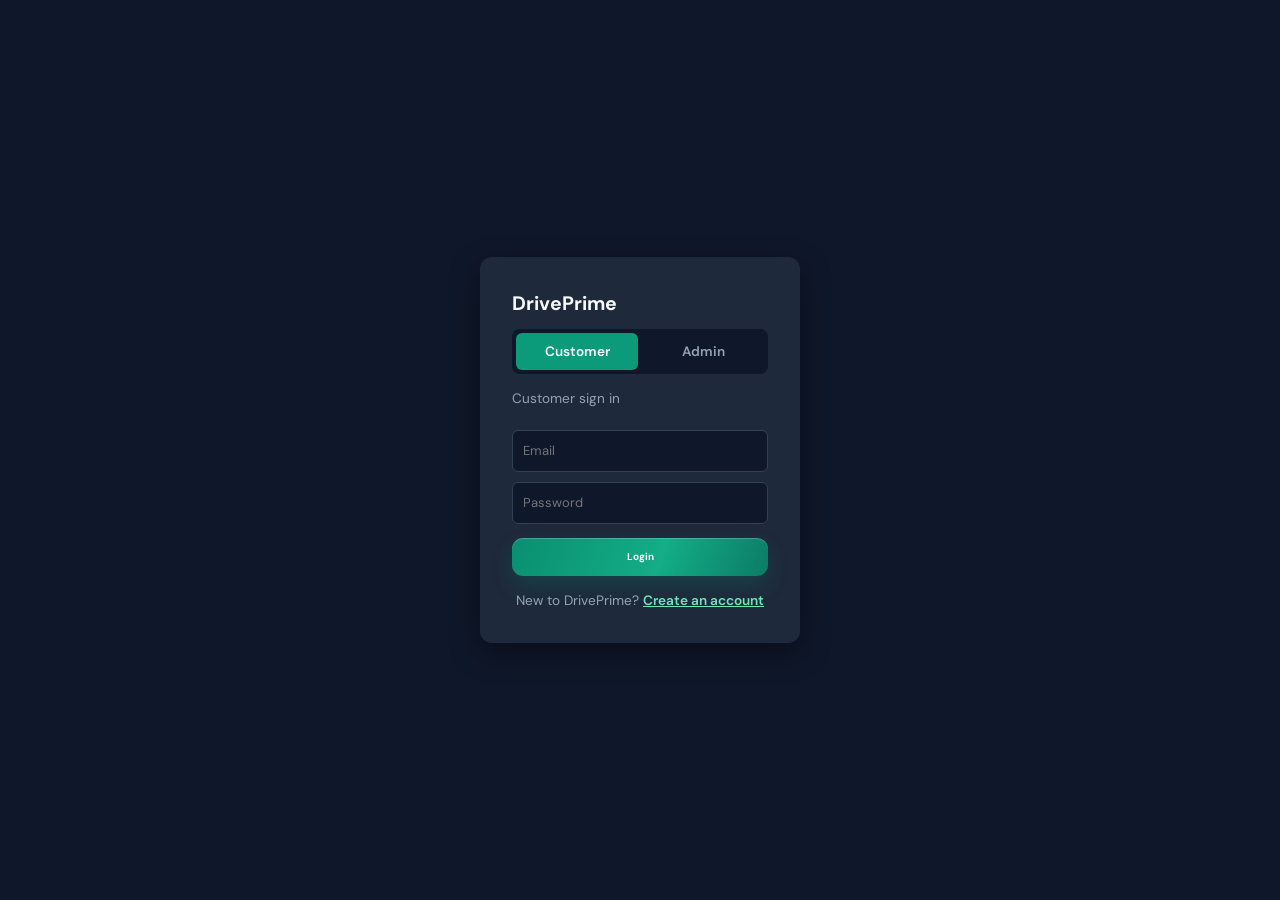
==== commit a05e0947: "HTML updation" ====
--- a/index.html
+++ b/index.html
@@ -15,38 +15,96 @@
 
     <title>DrivePrime — Vehicle Rental Management System</title>
 
-    <!-- Google Font -->
-    <link
-        rel="preconnect"
-        href="https://fonts.googleapis.com"
-    >
-
-    <link
-        rel="preconnect"
-        href="https://fonts.gstatic.com"
-        crossorigin
-    >
-
+    <link rel="preconnect" href="https://fonts.googleapis.com">
+    <link rel="preconnect" href="https://fonts.gstatic.com" crossorigin>
     <link
         href="https://fonts.googleapis.com/css2?family=DM+Sans:wght@400;500;600;700&family=Playfair+Display:wght@600;700&display=swap"
         rel="stylesheet"
     >
-
     <link rel="stylesheet" href="https://cdnjs.cloudflare.com/ajax/libs/font-awesome/6.5.2/css/all.min.css">
-
-    <!-- Main Stylesheet -->
     <link rel="stylesheet" href="css/style.css">
 
 </head>
 
 
 <body>
+
+
+       <!-- =========================================================
+         LOGIN / REGISTER OVERLAY
+         Customer tab: sign in + "Create an account".
+         Admin tab: sign in only (admins cannot register).
+         ========================================================= -->
+
+    <div id="loginOverlay" style="position:fixed;inset:0;background:#0f172a;display:flex;align-items:center;justify-content:center;z-index:99999;">
+
+        <form id="loginForm" style="background:#1e293b;padding:32px;border-radius:12px;width:320px;box-shadow:0 10px 30px rgba(0,0,0,0.4);">
+            <h2 style="color:#f8fafc;margin-bottom:4px;">DrivePrime</h2>
+
+            <div class="auth-tabs" role="tablist" aria-label="Sign in as">
+                <button type="button" id="tabCustomer" class="auth-tab active" role="tab" aria-selected="true">Customer</button>
+                <button type="button" id="tabAdmin" class="auth-tab" role="tab" aria-selected="false">Admin</button>
+            </div>
+
+            <p id="loginSubtitle" style="color:#94a3b8;margin-bottom:20px;font-size:0.85rem;">Customer sign in</p>
+
+            <input
+                id="loginEmail"
+                type="email"
+                placeholder="Email"
+                required
+                autocomplete="username"
+                style="width:100%;padding:10px;margin-bottom:10px;border-radius:6px;border:1px solid #334155;background:#0f172a;color:#f8fafc;box-sizing:border-box;"
+            >
+
+            <input
+                id="loginPassword"
+                type="password"
+                placeholder="Password"
+                required
+                autocomplete="current-password"
+                style="width:100%;padding:10px;margin-bottom:14px;border-radius:6px;border:1px solid #334155;background:#0f172a;color:#f8fafc;box-sizing:border-box;"
+            >
+
+            <button type="submit" class="btn btn-primary" style="width:100%;">Login</button>
+
+            <p id="loginError" style="color:#f87171;margin-top:10px;font-size:0.85rem;"></p>
+            <p id="loginNotice" class="auth-notice"></p>
+
+            <p id="registerPrompt" class="auth-switch">
+                New to DrivePrime?
+                <button type="button" id="showRegisterBtn" class="auth-link">Create an account</button>
+            </p>
+        </form>
+
+
+        <form id="registerForm" class="auth-card" style="display:none;">
+            <h2>Create account</h2>
+            <p class="auth-sub">Customer registration</p>
+
+            <input id="registerName" class="auth-input" type="text" placeholder="Full name" required maxlength="100" autocomplete="name">
+            <input id="registerEmail" class="auth-input" type="email" placeholder="Email" required maxlength="100" autocomplete="email">
+            <input id="registerPhone" class="auth-input" type="tel" placeholder="Phone (e.g. 9876543210)" required maxlength="15" autocomplete="tel">
+            <input id="registerPassword" class="auth-input" type="password" placeholder="Password (min 6 characters)" required minlength="6" autocomplete="new-password">
+            <input id="registerConfirm" class="auth-input" type="password" placeholder="Confirm password" required minlength="6" autocomplete="new-password">
+
+            <button id="registerSubmitBtn" type="submit" class="btn btn-primary" style="width:100%;">Create account</button>
+
+            <p id="registerError" class="auth-error" role="alert"></p>
+
+            <p class="auth-switch">
+                Already have an account?
+                <button type="button" id="showLoginBtn" class="auth-link">Sign in</button>
+            </p>
+        </form>
+
+    </div>
 
     <!-- =========================================================
          APPLICATION WRAPPER
          ========================================================= -->
 
-    <div class="app-container">
+    <div class="app-container" id="appContainer" style="display:none;">
 
 
         <!-- =====================================================
@@ -55,18 +113,19 @@
 
         <aside class="sidebar" id="sidebar">
 
-            <!-- Logo -->
             <div class="sidebar-header">
 
                 <div class="logo">
-                    <div class="logo-mark"><i class="fa-solid fa-car-side"></i></div>
+                    <div class="logo-mark">
+                        <i class="fa-solid fa-car-side"></i>
+                    </div>
+
                     <div class="logo-text">
                         <h2>DrivePrime</h2>
                         <span>Vehicle Rental System</span>
                     </div>
                 </div>
 
-                <!-- Mobile Sidebar Close -->
                 <button
                     class="sidebar-close"
                     id="sidebarClose"
@@ -79,77 +138,58 @@
             </div>
 
 
-            <!-- Navigation -->
             <nav class="sidebar-nav" aria-label="Main navigation">
 
                 <p class="nav-heading">MAIN MENU</p>
 
-                <button
-                    class="nav-item active"
-                    data-section="dashboard"
-                    type="button"
-                >
-                    <span class="nav-icon"><i class="fa-solid fa-house"></i></span>
+                <button class="nav-item active" data-section="dashboard" type="button">
+                    <span class="nav-icon">
+                        <i class="fa-solid fa-house"></i>
+                    </span>
                     <span>Dashboard</span>
                 </button>
 
-
-                <button
-                    class="nav-item"
-                    data-section="customers"
-                    type="button"
-                >
-                    <span class="nav-icon"><i class="fa-solid fa-users"></i></span>
+                <button class="nav-item" data-section="customers" type="button">
+                    <span class="nav-icon">
+                        <i class="fa-solid fa-users"></i>
+                    </span>
                     <span>Customers</span>
                 </button>
 
-
-                <button
-                    class="nav-item"
-                    data-section="vehicles"
-                    type="button"
-                >
-                    <span class="nav-icon"><i class="fa-solid fa-car"></i></span>
+                <button class="nav-item" data-section="vehicles" type="button">
+                    <span class="nav-icon">
+                        <i class="fa-solid fa-car"></i>
+                    </span>
                     <span>Vehicles</span>
                 </button>
 
 
                 <p class="nav-heading">RENTAL MANAGEMENT</p>
 
-
-                <button
-                    class="nav-item"
-                    data-section="rentals"
-                    type="button"
-                >
-                    <span class="nav-icon"><i class="fa-solid fa-calendar-check"></i></span>
+                <button class="nav-item" data-section="rentals" type="button">
+                    <span class="nav-icon">
+                        <i class="fa-solid fa-calendar-check"></i>
+                    </span>
                     <span>Rentals</span>
                 </button>
 
-
-                <button
-                    class="nav-item"
-                    data-section="payments"
-                    type="button"
-                >
-                    <span class="nav-icon"><i class="fa-solid fa-credit-card"></i></span>
+                <button class="nav-item" data-section="payments" type="button">
+                    <span class="nav-icon">
+                        <i class="fa-solid fa-credit-card"></i>
+                    </span>
                     <span>Payments</span>
                 </button>
 
-
-                <button
-                    class="nav-item"
-                    data-section="transactions"
-                    type="button"
-                >
-                    <span class="nav-icon"><i class="fa-solid fa-arrow-right-arrow-left"></i></span>
+                <button class="nav-item" data-section="transactions" type="button">
+                    <span class="nav-icon">
+                        <i class="fa-solid fa-arrow-right-arrow-left"></i>
+                    </span>
                     <span>Transactions</span>
                 </button>
 
             </nav>
 
 
-            <!-- Sidebar Footer -->
             <div class="sidebar-footer">
 
                 <div class="system-status">
@@ -161,6 +201,16 @@
                     </div>
                 </div>
 
+                <button
+                    id="logoutBtn"
+                    type="button"
+                    class="btn btn-secondary"
+                    style="width:100%;margin-top:10px;"
+                >
+                    <i class="fa-solid fa-right-from-bracket"></i>
+                    Logout
+                </button>
+
             </div>
 
         </aside>
@@ -173,133 +223,311 @@
         <div class="main-wrapper">
 
 
-            <!-- =================================================
-                 TOP HEADER
-                 ================================================= -->
-
             <header class="top-header">
+
                 <div class="header-left">
-                    <button class="menu-toggle" id="menuToggle" type="button" aria-label="Open navigation"><i class="fa-solid fa-bars"></i></button>
+
+                    <button
+                        class="menu-toggle"
+                        id="menuToggle"
+                        type="button"
+                        aria-label="Open navigation"
+                    >
+                        <i class="fa-solid fa-bars"></i>
+                    </button>
+
                     <div class="page-heading">
                         <span class="breadcrumb">DrivePrime / Operations</span>
                         <h1 id="pageTitle">Dashboard</h1>
                     </div>
+
                 </div>
+
+
                 <div class="header-right">
+
                     <label class="global-search" aria-label="Global search">
                         <i class="fa-solid fa-magnifying-glass"></i>
-                        <input id="globalSearch" type="search" placeholder="Search anything..." autocomplete="off">
+                        <input
+                            id="globalSearch"
+                            type="search"
+                            placeholder="Search anything..."
+                            autocomplete="off"
+                        >
                     </label>
-                    <div class="header-date"><i class="fa-regular fa-calendar"></i><span id="currentDate">—</span></div>
-                    <button class="header-button" id="notificationButton" type="button" aria-label="Notifications" title="Notifications">
-                        <i class="fa-regular fa-bell"></i><span class="notification-dot"></span>
+
+                    <div class="header-date">
+                        <i class="fa-regular fa-calendar"></i>
+                        <span id="currentDate">—</span>
+                    </div>
+
+                    <button
+                        class="header-button"
+                        id="notificationButton"
+                        type="button"
+                        aria-label="Notifications"
+                        title="Notifications"
+                    >
+                        <i class="fa-regular fa-bell"></i>
+                        <span class="notification-dot"></span>
                     </button>
+
                     <div class="user-profile">
                         <div class="avatar">AD</div>
-                        <div class="user-info"><strong>Admin</strong><span>Administrator</span></div>
+
+                        <div class="user-info">
+                            <strong>Admin</strong>
+                            <span>Administrator</span>
+                        </div>
+
                         <i class="fa-solid fa-chevron-down profile-chevron"></i>
                     </div>
+
                 </div>
+
             </header>
 
 
-
-            <!-- =================================================
-                 CONTENT AREA
-                 ================================================= -->
-
             <main class="content-area">
 
 
-                <!-- =================================================
-                     DASHBOARD SECTION
-                     ================================================= -->
+                <!-- DASHBOARD SECTION -->
 
                 <section id="dashboard" class="content-section active-section">
+
                     <div class="dashboard-hero">
+
                         <div>
+
                             <span class="eyebrow">WELCOME BACK</span>
-                            <h2>Good Morning, Admin</h2>
-                            <p>Here’s what’s happening with your vehicle rental system today.</p>
-                        </div>
-                        <button class="btn btn-primary" data-section="rentals" type="button"><i class="fa-solid fa-plus"></i> New Rental</button>
-                    </div>
+
+                            <h2>Welcome</h2>
+
+                            <p>
+                                Here’s what’s happening with your vehicle rental system today.
+                            </p>
+
+                        </div>
+
+                        <button
+                            class="btn btn-primary"
+                            data-section="rentals"
+                            type="button"
+                        >
+                            <i class="fa-solid fa-plus"></i>
+                            New Rental
+                        </button>
+
+                    </div>
+
 
                     <div class="stats-grid">
+
                         <article class="stat-card stat-blue">
-                            <div class="stat-card-top"><span class="stat-label">Total Vehicles</span><div class="stat-icon"><i class="fa-solid fa-car"></i></div></div>
-                            <div class="stat-value" id="totalVehicles">0</div><div class="stat-change positive"><i class="fa-solid fa-arrow-trend-up"></i> Fleet overview</div><span class="stat-watermark"><i class="fa-solid fa-car-side"></i></span>
+
+                            <div class="stat-card-top">
+                                <span class="stat-label">Total Vehicles</span>
+
+                                <div class="stat-icon">
+                                    <i class="fa-solid fa-car"></i>
+                                </div>
+                            </div>
+
+                            <div class="stat-value" id="totalVehicles">0</div>
+
+                            <div class="stat-change positive">
+                                <i class="fa-solid fa-arrow-trend-up"></i>
+                                Fleet overview
+                            </div>
+
+                            <span class="stat-watermark">
+                                <i class="fa-solid fa-car-side"></i>
+                            </span>
+
                         </article>
+
+
                         <article class="stat-card stat-green">
-                            <div class="stat-card-top"><span class="stat-label">Total Customers</span><div class="stat-icon"><i class="fa-solid fa-users"></i></div></div>
-                            <div class="stat-value" id="totalCustomers">0</div><div class="stat-change positive"><i class="fa-solid fa-arrow-trend-up"></i> Registered customers</div><span class="stat-watermark"><i class="fa-solid fa-user-group"></i></span>
+
+                            <div class="stat-card-top">
+                                <span class="stat-label">Total Customers</span>
+
+                                <div class="stat-icon">
+                                    <i class="fa-solid fa-users"></i>
+                                </div>
+                            </div>
+
+                            <div class="stat-value" id="totalCustomers">0</div>
+
+                            <div class="stat-change positive">
+                                <i class="fa-solid fa-arrow-trend-up"></i>
+                                Registered customers
+                            </div>
+
+                            <span class="stat-watermark">
+                                <i class="fa-solid fa-user-group"></i>
+                            </span>
+
                         </article>
+
+
                         <article class="stat-card stat-amber">
-                            <div class="stat-card-top"><span class="stat-label">Active Rentals</span><div class="stat-icon"><i class="fa-solid fa-calendar-check"></i></div></div>
-                            <div class="stat-value" id="activeRentals">0</div><div class="stat-change positive"><i class="fa-solid fa-arrow-trend-up"></i> Currently rented</div><span class="stat-watermark"><i class="fa-solid fa-key"></i></span>
+
+                            <div class="stat-card-top">
+                                <span class="stat-label">Active Rentals</span>
+
+                                <div class="stat-icon">
+                                    <i class="fa-solid fa-calendar-check"></i>
+                                </div>
+                            </div>
+
+                            <div class="stat-value" id="activeRentals">0</div>
+
+                            <div class="stat-change positive">
+                                <i class="fa-solid fa-arrow-trend-up"></i>
+                                Currently rented
+                            </div>
+
+                            <span class="stat-watermark">
+                                <i class="fa-solid fa-key"></i>
+                            </span>
+
                         </article>
+
+
                         <article class="stat-card stat-purple">
-                            <div class="stat-card-top"><span class="stat-label">Total Revenue</span><div class="stat-icon"><i class="fa-solid fa-indian-rupee-sign"></i></div></div>
-                            <div class="stat-value" id="totalRevenue">₹0</div><div class="stat-change positive"><i class="fa-solid fa-arrow-trend-up"></i> Successful payments</div><span class="stat-watermark"><i class="fa-solid fa-chart-column"></i></span>
+
+                            <div class="stat-card-top">
+                                <span class="stat-label">Total Revenue</span>
+
+                                <div class="stat-icon">
+                                    <i class="fa-solid fa-indian-rupee-sign"></i>
+                                </div>
+                            </div>
+
+                            <div class="stat-value" id="totalRevenue">₹0</div>
+
+                            <div class="stat-change positive">
+                                <i class="fa-solid fa-arrow-trend-up"></i>
+                                Successful payments
+                            </div>
+
+                            <span class="stat-watermark">
+                                <i class="fa-solid fa-chart-column"></i>
+                            </span>
+
                         </article>
-                    </div>
-
-                    <div class="dashboard-main-grid">
-                        <div class="panel recent-panel">
-                            <div class="panel-header"><div><h3>Recent Rentals</h3><p>Your latest rental activity at a glance</p></div><button class="text-button" data-section="rentals">View all <i class="fa-solid fa-arrow-right"></i></button></div>
-                            <div class="table-container"><table id="dashboardRentalsTable"><thead><tr><th>Rental</th><th>Customer</th><th>Vehicle</th><th>Rental Period</th><th>Status</th><th></th></tr></thead><tbody></tbody></table></div>
-                            <div class="empty-state" style="display:none"><div class="empty-state-icon"><i class="fa-regular fa-calendar-xmark"></i></div><h3>No Rentals Yet</h3><p>Create your first rental to get started.</p></div>
-                        </div>
-
-                        <div class="availability-panel panel">
-                            <div class="panel-header"><div><h3>Vehicle Availability</h3><p>Live fleet status</p></div><button class="text-button" data-section="vehicles">View all <i class="fa-solid fa-arrow-right"></i></button></div>
-                            <div class="availability-content">
-                                <div class="donut-wrap"><div class="donut" id="availabilityDonut"><div><strong id="availabilityTotal">0</strong><span>Total Vehicles</span></div></div></div>
-                                <div class="availability-legend"><div><span class="legend-dot available"></span><span>Available</span><strong id="legendAvailable">0</strong></div><div><span class="legend-dot rented"></span><span>Rented</span><strong id="legendRented">0</strong></div><div><span class="legend-dot maintenance"></span><span>Maintenance</span><strong id="legendMaintenance">0</strong></div></div>
+
+                    </div>
+
+
+                    <div class="dashboard-grid">
+
+                        <div class="panel">
+
+                            <div class="panel-header">
+                                <div>
+                                    <h3>Recent Rentals</h3>
+                                    <p>Latest rental activity</p>
+                                </div>
+
+                                <button
+                                    class="btn btn-ghost btn-sm"
+                                    data-section="rentals"
+                                    type="button"
+                                >
+                                    View all
+                                </button>
                             </div>
-                            <div class="fleet-types"><div><span><i class="fa-solid fa-car"></i> Sedan</span><strong id="typeSedan">0</strong></div><div><span><i class="fa-solid fa-car-side"></i> SUV</span><strong id="typeSuv">0</strong></div><div><span><i class="fa-solid fa-car-rear"></i> Hatchback</span><strong id="typeHatchback">0</strong></div><div><span><i class="fa-solid fa-van-shuttle"></i> Van</span><strong id="typeVan">0</strong></div></div>
-                        </div>
-                    </div>
-
-                    <div class="dashboard-bottom-grid">
-                        <div class="panel payments-panel">
-                            <div class="panel-header"><div><h3>Recent Payments</h3><p>Latest financial activity</p></div><button class="text-button" data-section="payments">View all <i class="fa-solid fa-arrow-right"></i></button></div>
-                            <div class="table-container"><table id="dashboardPaymentsTable"><thead><tr><th>Rental</th><th>Amount</th><th>Method</th><th>Status</th><th>Date</th></tr></thead><tbody></tbody></table></div>
-                            <div class="empty-state dashboard-payment-empty" style="display:none"><div class="empty-state-icon"><i class="fa-regular fa-credit-card"></i></div><h3>No Payments Yet</h3><p>Payment activity will appear here.</p></div>
-                        </div>
-                        <div class="panel quick-panel">
-                            <div class="panel-header"><div><h3>Quick Actions</h3><p>Common operations</p></div></div>
-                            <div class="quick-actions">
-                                <button class="quick-action qa-blue" id="quickAddCustomer"><span><i class="fa-solid fa-user-plus"></i></span><strong>Add Customer</strong><small>Register a customer</small></button>
-                                <button class="quick-action qa-green" id="quickAddVehicle"><span><i class="fa-solid fa-car"></i></span><strong>Add Vehicle</strong><small>Expand your fleet</small></button>
-                                <button class="quick-action qa-amber" id="quickCreateRental"><span><i class="fa-solid fa-calendar-plus"></i></span><strong>Create Rental</strong><small>Start a new booking</small></button>
-                                <button class="quick-action qa-purple" id="quickRecordPayment"><span><i class="fa-solid fa-credit-card"></i></span><strong>Record Payment</strong><small>Log a transaction</small></button>
+
+                            <div class="table-wrap">
+
+                                <table>
+
+                                    <thead>
+                                        <tr>
+                                            <th>Rental</th>
+                                            <th>Customer</th>
+                                            <th>Vehicle</th>
+                                            <th>Dates</th>
+                                            <th>Status</th>
+                                        </tr>
+                                    </thead>
+
+                                    <tbody id="dashboardRentalsBody">
+                                    </tbody>
+
+                                </table>
+
                             </div>
-                        </div>
-                        <div class="promo-card">
-                            <div class="promo-glow"></div><div class="promo-content"><span class="promo-kicker">DRIVE WITH CONFIDENCE</span><h3>Your next adventure<br><em>starts here.</em></h3><p>Premium vehicles. Better journeys. Always.</p><button class="promo-btn" data-section="rentals">Rent now <i class="fa-solid fa-arrow-right"></i></button></div><div class="promo-car"><i class="fa-solid fa-car-side"></i></div>
-                        </div>
-                    </div>
+
+                        </div>
+
+
+                        <div class="panel">
+
+                            <div class="panel-header">
+
+                                <div>
+                                    <h3>Fleet Status</h3>
+                                    <p>Current vehicle availability</p>
+                                </div>
+
+                                <button
+                                    class="btn btn-ghost btn-sm"
+                                    data-section="vehicles"
+                                    type="button"
+                                >
+                                    Manage
+                                </button>
+
+                            </div>
+
+                            <div class="fleet-status" id="fleetStatus">
+                            </div>
+
+                        </div>
+
+
+                        <div class="panel">
+
+                            <div class="panel-header">
+
+                                <div>
+                                    <h3>Pending Payments</h3>
+                                    <p>Rentals with an outstanding balance</p>
+                                </div>
+
+                                <button
+                                    class="btn btn-ghost btn-sm"
+                                    data-section="payments"
+                                    type="button"
+                                >
+                                    View all
+                                </button>
+
+                            </div>
+
+                            <div id="pendingPaymentsWidget">
+                            </div>
+
+                        </div>
+
+                    </div>
+
                 </section>
 
 
-                <!-- =================================================
-                     CUSTOMERS SECTION
-                     ================================================= -->
-
-                <section
-                    id="customers"
-                    class="content-section"
-                >
-
-                    <div class="section-intro">
+                <!-- CUSTOMERS SECTION -->
+
+                <section id="customers" class="content-section">
+
+                    <div class="section-header">
 
                         <div>
-
+                            <span class="eyebrow">CUSTOMER MANAGEMENT</span>
                             <h2>Customers</h2>
-
-                            <p>Manage and track all customers.</p>
-
+                            <p>Manage registered customers and their information.</p>
                         </div>
 
                         <button
@@ -307,99 +535,77 @@
                             id="addCustomerBtn"
                             type="button"
                         >
-                            + Add Customer
+                            <i class="fa-solid fa-plus"></i>
+                            Add Customer
                         </button>
 
                     </div>
 
 
+                    <div class="toolbar">
+
+                        <div class="search-box">
+                            <i class="fa-solid fa-magnifying-glass"></i>
+                            <input
+                                id="customerSearch"
+                                type="search"
+                                placeholder="Search customers..."
+                            >
+                        </div>
+
+                        <button
+                            class="btn btn-secondary"
+                            id="refreshCustomersBtn"
+                            type="button"
+                        >
+                            <i class="fa-solid fa-rotate"></i>
+                            Refresh
+                        </button>
+
+                    </div>
+
+
                     <div class="panel">
 
-                        <div class="panel-header">
-
-                            <div>
-
-                                <h3>Customer List</h3>
-
-                                <p>All registered customers</p>
-
-                            </div>
-
-                        </div>
-
-                        <div class="toolbar">
-
-                            <input
-                                type="text"
-                                class="search-box"
-                                id="customerSearch"
-                                placeholder="Search by name or email..."
-                            >
-
-                        </div>
-
-                        <div class="table-container">
-
-                            <table id="customersTable">
+                        <div class="table-wrap">
+
+                            <table>
 
                                 <thead>
 
                                     <tr>
-
-                                        <th>Name</th>
-
+                                        <th>ID</th>
+                                        <th>Customer</th>
                                         <th>Email</th>
-
                                         <th>Phone</th>
-
-                                        <th>Address</th>
-
+                                        <th>License</th>
                                         <th>Actions</th>
-
                                     </tr>
 
                                 </thead>
 
-                                <tbody>
-
+                                <tbody id="customersTableBody">
                                 </tbody>
 
                             </table>
 
                         </div>
 
-                        <div class="empty-state" style="display: none;">
-
-                            <div class="empty-state-icon">👥</div>
-
-                            <h3>No Customers</h3>
-
-                            <p>Start by adding a new customer.</p>
-
-                        </div>
-
                     </div>
 
                 </section>
 
 
-                <!-- =================================================
-                     VEHICLES SECTION
-                     ================================================= -->
-
-                <section
-                    id="vehicles"
-                    class="content-section"
-                >
-
-                    <div class="section-intro">
+                <!-- VEHICLES SECTION -->
+
+                <section id="vehicles" class="content-section">
+
+                    <div class="section-header">
 
                         <div>
-
+                            <span class="eyebrow">FLEET MANAGEMENT</span>
                             <h2>Vehicles</h2>
-
-                            <p>Manage your vehicle fleet.</p>
-
+                            <p>Manage your rental fleet and vehicle availability.</p>
                         </div>
 
                         <button
@@ -407,115 +613,88 @@
                             id="addVehicleBtn"
                             type="button"
                         >
-                            + Add Vehicle
+                            <i class="fa-solid fa-plus"></i>
+                            Add Vehicle
                         </button>
 
                     </div>
+                    <div class="fleet-summary" id="fleetSummary"></div>
+
+
+                    <div class="toolbar">
+
+                        <div class="search-box">
+                            <i class="fa-solid fa-magnifying-glass"></i>
+
+                            <input
+                                id="vehicleSearch"
+                                type="search"
+                                placeholder="Search vehicles..."
+                            >
+                        </div>
+
+                        <select id="vehicleStatusFilter" class="filter-select">
+                            <option value="">All Statuses</option>
+                            <option value="available">Available</option>
+                            <option value="rented">Rented</option>
+                            <option value="maintenance">Maintenance</option>
+                        </select>
+
+                        <button
+                            class="btn btn-secondary"
+                            id="refreshVehiclesBtn"
+                            type="button"
+                        >
+                            <i class="fa-solid fa-rotate"></i>
+                            Refresh
+                        </button>
+
+                    </div>
 
 
                     <div class="panel">
 
-                        <div class="panel-header">
-
-                            <div>
-
-                                <h3>Vehicle Fleet</h3>
-
-                                <p>All vehicles in the system</p>
-
-                            </div>
-
-                        </div>
-
-                        <div class="toolbar">
-
-                            <input
-                                type="text"
-                                class="search-box"
-                                id="vehicleSearch"
-                                placeholder="Search by license plate or model..."
-                            >
-
-                            <select id="vehicleStatusFilter">
-
-                                <option value="">All Status</option>
-
-                                <option value="available">Available</option>
-
-                                <option value="rented">Rented</option>
-
-                                <option value="maintenance">Maintenance</option>
-
-                            </select>
-
-                        </div>
-
-                        <div class="table-container">
-
-                            <table id="vehiclesTable">
+                        <div class="table-wrap">
+
+                            <table>
 
                                 <thead>
 
                                     <tr>
-
+                                        <th>ID</th>
+                                        <th>Vehicle</th>
                                         <th>License Plate</th>
-
-                                        <th>Model</th>
-
+                                        <th>Type</th>
                                         <th>Year</th>
-
-                                        <th>Type</th>
-
                                         <th>Daily Rate</th>
-
                                         <th>Status</th>
-
                                         <th>Actions</th>
-
                                     </tr>
 
                                 </thead>
 
-                                <tbody>
-
+                                <tbody id="vehiclesTableBody">
                                 </tbody>
 
                             </table>
 
                         </div>
 
-                        <div class="empty-state" style="display: none;">
-
-                            <div class="empty-state-icon">🚗</div>
-
-                            <h3>No Vehicles</h3>
-
-                            <p>Add your first vehicle to the fleet.</p>
-
-                        </div>
-
                     </div>
 
                 </section>
 
 
-                <!-- =================================================
-                     RENTALS SECTION
-                     ================================================= -->
-
-                <section
-                    id="rentals"
-                    class="content-section"
-                >
-
-                    <div class="section-intro">
+                <!-- RENTALS SECTION -->
+
+                <section id="rentals" class="content-section">
+
+                    <div class="section-header">
 
                         <div>
-
+                            <span class="eyebrow">RENTAL MANAGEMENT</span>
                             <h2>Rentals</h2>
-
-                            <p>Track all rental agreements.</p>
-
+                            <p>Create and manage vehicle rental agreements.</p>
                         </div>
 
                         <button
@@ -523,115 +702,91 @@
                             id="addRentalBtn"
                             type="button"
                         >
-                            + Create Rental
+                            <i class="fa-solid fa-plus"></i>
+                            New Rental
                         </button>
 
                     </div>
 
 
+                    <div class="toolbar">
+
+                        <div class="search-box">
+                            <i class="fa-solid fa-magnifying-glass"></i>
+
+                            <input
+                                id="rentalSearch"
+                                type="search"
+                                placeholder="Search rentals..."
+                            >
+                        </div>
+
+                        <select id="rentalStatusFilter" class="filter-select">
+
+                            <option value="">All Statuses</option>
+                            <option value="active">Active</option>
+                            <option value="completed">Completed</option>
+                            <option value="overdue">Overdue</option>
+
+                        </select>
+
+                        <button
+                            class="btn btn-secondary"
+                            id="refreshRentalsBtn"
+                            type="button"
+                        >
+                            <i class="fa-solid fa-rotate"></i>
+                            Refresh
+                        </button>
+
+                    </div>
+
+
                     <div class="panel">
 
-                        <div class="panel-header">
-
-                            <div>
-
-                                <h3>Rental Records</h3>
-
-                                <p>All active and completed rentals</p>
-
-                            </div>
-
-                        </div>
-
-                        <div class="toolbar">
-
-                            <input
-                                type="text"
-                                class="search-box"
-                                id="rentalSearch"
-                                placeholder="Search by rental ID or customer..."
-                            >
-
-                            <select id="rentalStatusFilter">
-
-                                <option value="">All Status</option>
-
-                                <option value="active">Active</option>
-
-                                <option value="completed">Completed</option>
-
-                                <option value="cancelled">Cancelled</option>
-
-                            </select>
-
-                        </div>
-
-                        <div class="table-container">
-
-                            <table id="rentalsTable">
+                        <div class="table-wrap">
+
+                            <table>
 
                                 <thead>
 
                                     <tr>
-
-                                        <th>Rental ID</th>
-
+                                        <th>ID</th>
                                         <th>Customer</th>
-
                                         <th>Vehicle</th>
-
-                                        <th>Start Date</th>
-
-                                        <th>End Date</th>
-
+                                        <th>Pickup</th>
+                                        <th>Drop-off</th>
+                                        <th>Actual Return</th>
+                                        <th>Duration</th>
+                                        <th>Amount</th>
                                         <th>Status</th>
-
                                         <th>Actions</th>
-
                                     </tr>
 
                                 </thead>
 
-                                <tbody>
-
+                                <tbody id="rentalsTableBody">
                                 </tbody>
 
                             </table>
 
                         </div>
 
-                        <div class="empty-state" style="display: none;">
-
-                            <div class="empty-state-icon">📋</div>
-
-                            <h3>No Rentals</h3>
-
-                            <p>Create your first rental agreement.</p>
-
-                        </div>
-
                     </div>
 
                 </section>
 
 
-                <!-- =================================================
-                     PAYMENTS SECTION
-                     ================================================= -->
-
-                <section
-                    id="payments"
-                    class="content-section"
-                >
-
-                    <div class="section-intro">
+                <!-- PAYMENTS SECTION -->
+
+                <section id="payments" class="content-section">
+
+                    <div class="section-header">
 
                         <div>
-
+                            <span class="eyebrow">PAYMENT MANAGEMENT</span>
                             <h2>Payments</h2>
-
-                            <p>Track rental payments.</p>
-
+                            <p>Track rental payments and payment status.</p>
                         </div>
 
                         <button
@@ -639,205 +794,151 @@
                             id="addPaymentBtn"
                             type="button"
                         >
-                            + Record Payment
+                            <i class="fa-solid fa-plus"></i>
+                            Record Payment
                         </button>
 
                     </div>
 
 
+                    <div class="toolbar">
+
+                        <div class="search-box">
+                            <i class="fa-solid fa-magnifying-glass"></i>
+
+                            <input
+                                id="paymentSearch"
+                                type="search"
+                                placeholder="Search payments..."
+                            >
+                        </div>
+
+                        <select id="paymentStatusFilter" class="filter-select">
+
+                            <option value="">All Statuses</option>
+                            <option value="success">Success</option>
+                            <option value="pending">Pending</option>
+                            <option value="failed">Failed</option>
+
+                        </select>
+
+                        <button
+                            class="btn btn-secondary"
+                            id="refreshPaymentsBtn"
+                            type="button"
+                        >
+                            <i class="fa-solid fa-rotate"></i>
+                            Refresh
+                        </button>
+
+                    </div>
+
+
                     <div class="panel">
 
-                        <div class="panel-header">
-
-                            <div>
-
-                                <h3>Payment Records</h3>
-
-                                <p>All payment transactions</p>
-
-                            </div>
-
-                        </div>
-
-                        <div class="toolbar">
+                        <div class="table-wrap">
+
+                            <table>
+
+                                <thead>
+
+                                    <tr>
+                                        <th>ID</th>
+                                        <th>Rental</th>
+                                        <th>Customer</th>
+                                        <th>Amount</th>
+                                        <th>Payment Date</th>
+                                        <th>Method</th>
+                                        <th>Status</th>
+                                        <th>Actions</th>
+                                    </tr>
+
+                                </thead>
+
+                                <tbody id="paymentsTableBody">
+                                </tbody>
+
+                            </table>
+
+                        </div>
+
+                    </div>
+
+                </section>
+
+
+                <!-- TRANSACTIONS SECTION -->
+
+                <section id="transactions" class="content-section">
+
+                    <div class="section-header">
+
+                        <div>
+                            <span class="eyebrow">FINANCIAL ACTIVITY</span>
+                            <h2>Transactions</h2>
+                            <p>View all payment transaction records.</p>
+                        </div>
+
+                        <button
+                            class="btn btn-secondary"
+                            id="refreshTransactionsBtn"
+                            type="button"
+                        >
+                            <i class="fa-solid fa-rotate"></i>
+                            Refresh
+                        </button>
+
+                    </div>
+
+
+                    <div class="toolbar">
+
+                        <div class="search-box">
+                            <i class="fa-solid fa-magnifying-glass"></i>
 
                             <input
-                                type="text"
-                                class="search-box"
-                                id="paymentSearch"
-                                placeholder="Search by rental ID..."
-                            >
-
-                            <select id="paymentStatusFilter">
-
-                                <option value="">All Status</option>
-
-                                <option value="success">Success</option>
-
-                                <option value="pending">Pending</option>
-
-                                <option value="failed">Failed</option>
-
-                            </select>
-
-                        </div>
-
-                        <div class="table-container">
-
-                            <table id="paymentsTable">
-
-                                <thead>
-
-                                    <tr>
-
-                                        <th>Payment ID</th>
-
-                                        <th>Rental ID</th>
-
-                                        <th>Amount</th>
-
-                                        <th>Method</th>
-
-                                        <th>Date</th>
-
-                                        <th>Status</th>
-
-                                        <th>Actions</th>
-
-                                    </tr>
-
-                                </thead>
-
-                                <tbody>
-
-                                </tbody>
-
-                            </table>
-
-                        </div>
-
-                        <div class="empty-state" style="display: none;">
-
-                            <div class="empty-state-icon">💰</div>
-
-                            <h3>No Payments</h3>
-
-                            <p>No payment records yet.</p>
-
-                        </div>
-
-                    </div>
-
-                </section>
-
-
-                <!-- =================================================
-                     TRANSACTIONS SECTION
-                     ================================================= -->
-
-                <section
-                    id="transactions"
-                    class="content-section"
-                >
-
-                    <div class="section-intro">
-
-                        <div>
-
-                            <h2>Transactions</h2>
-
-                            <p>Complete transaction history.</p>
-
-                        </div>
-
-                    </div>
-
-
-                    <div class="panel">
-
-                        <div class="panel-header">
-
-                            <div>
-
-                                <h3>All Transactions</h3>
-
-                                <p>System-wide transaction log</p>
-
-                            </div>
-
-                        </div>
-
-                        <div class="toolbar">
-
-                            <input
-                                type="text"
-                                class="search-box"
                                 id="transactionSearch"
+                                type="search"
                                 placeholder="Search transactions..."
                             >
-
-                        </div>
-
-                        <div class="table-container">
-
-                            <table id="transactionsTable">
+                        </div>
+
+                    </div>
+
+
+                    <div class="panel">
+
+                        <div class="table-wrap">
+
+                            <table>
 
                                 <thead>
 
                                     <tr>
-
-                                        <th>Transaction ID</th>
-
-                                        <th>Type</th>
-
-                                        <th>Reference</th>
-
+                                        <th>ID</th>
+                                        <th>Payment ID</th>
+                                        <th>Rental ID</th>
+                                        <th>Amount</th>
+                                        <th>Method</th>
                                         <th>Date</th>
-
-                                        <th>Amount</th>
-
                                         <th>Status</th>
-
                                     </tr>
 
                                 </thead>
 
-                                <tbody>
-
+                                <tbody id="transactionsTableBody">
                                 </tbody>
 
                             </table>
 
                         </div>
 
-                        <div class="empty-state" style="display: none;">
-
-                            <div class="empty-state-icon">📊</div>
-
-                            <h3>No Transactions</h3>
-
-                            <p>Transaction history will appear here.</p>
-
-                        </div>
-
                     </div>
 
                 </section>
 
+
             </main>
-
-
-            <!-- =================================================
-                 FOOTER
-                 ================================================= -->
-
-            <footer class="main-footer">
-
-                <div>© 2026 DrivePrime Vehicle Rental System. All rights reserved.</div>
-
-                <div>Version 1.0.0</div>
-
-            </footer>
 
         </div>
 
@@ -848,11 +949,7 @@
          CUSTOMER MODAL
          ========================================================= -->
 
-    <div
-        class="modal-overlay"
-        id="customerModal"
-        aria-hidden="true"
-    >
+    <div class="modal-overlay" id="customerModal" aria-hidden="true">
 
         <div
             class="modal"
@@ -864,15 +961,8 @@
             <div class="modal-header">
 
                 <div>
-
-                    <h2 id="customerModalTitle">
-                        Add Customer
-                    </h2>
-
-                    <p>
-                        Add a new customer to the system.
-                    </p>
-
+                    <h2 id="customerModalTitle">Add Customer</h2>
+                    <p>Add a new customer to the system.</p>
                 </div>
 
                 <button
@@ -893,14 +983,12 @@
 
                     <div class="form-group">
 
-                        <label for="customerName">
-                            Full Name
-                        </label>
+                        <label for="customerName">Full Name</label>
 
                         <input
                             type="text"
                             id="customerName"
-                            name="full_name"
+                            name="name"
                             placeholder="John Doe"
                             required
                         >
@@ -910,9 +998,7 @@
 
                     <div class="form-group">
 
-                        <label for="customerEmail">
-                            Email Address
-                        </label>
+                        <label for="customerEmail">Email</label>
 
                         <input
                             type="email"
@@ -927,32 +1013,28 @@
 
                     <div class="form-group">
 
-                        <label for="customerPhone">
-                            Phone Number
-                        </label>
+                        <label for="customerPhone">Phone</label>
 
                         <input
                             type="tel"
                             id="customerPhone"
                             name="phone"
-                            placeholder="+91 98765 43210"
-                            required
-                        >
-
-                    </div>
-
-
-                    <div class="form-group">
-
-                        <label for="customerLicense">
-                            License Number
-                        </label>
+                            placeholder="+91 9876543210"
+                            required
+                        >
+
+                    </div>
+
+
+                    <div class="form-group">
+
+                        <label for="customerLicense">Driving License</label>
 
                         <input
                             type="text"
                             id="customerLicense"
                             name="license_number"
-                            placeholder="DL-0123456"
+                            placeholder="DL-1234567890"
                             required
                         >
 
@@ -961,16 +1043,13 @@
 
                     <div class="form-group full-width">
 
-                        <label for="customerAddress">
-                            Address
-                        </label>
+                        <label for="customerAddress">Address</label>
 
                         <textarea
                             id="customerAddress"
                             name="address"
-                            placeholder="Enter full address"
                             rows="3"
-                            required
+                            placeholder="Customer address"
                         ></textarea>
 
                     </div>
@@ -1008,11 +1087,7 @@
          VEHICLE MODAL
          ========================================================= -->
 
-    <div
-        class="modal-overlay"
-        id="vehicleModal"
-        aria-hidden="true"
-    >
+    <div class="modal-overlay" id="vehicleModal" aria-hidden="true">
 
         <div
             class="modal"
@@ -1024,15 +1099,8 @@
             <div class="modal-header">
 
                 <div>
-
-                    <h2 id="vehicleModalTitle">
-                        Add Vehicle
-                    </h2>
-
-                    <p>
-                        Add a new vehicle to the fleet.
-                    </p>
-
+                    <h2 id="vehicleModalTitle">Add Vehicle</h2>
+                    <p>Add a new vehicle to the fleet.</p>
                 </div>
 
                 <button
@@ -1053,9 +1121,7 @@
 
                     <div class="form-group">
 
-                        <label for="licensePlate">
-                            License Plate
-                        </label>
+                        <label for="licensePlate">License Plate</label>
 
                         <input
                             type="text"
@@ -1070,9 +1136,7 @@
 
                     <div class="form-group">
 
-                        <label for="vehicleModel">
-                            Model Name
-                        </label>
+                        <label for="vehicleModel">Model Name</label>
 
                         <input
                             type="text"
@@ -1087,9 +1151,7 @@
 
                     <div class="form-group">
 
-                        <label for="vehicleYear">
-                            Year of Make
-                        </label>
+                        <label for="vehicleYear">Year of Make</label>
 
                         <input
                             type="number"
@@ -1106,9 +1168,7 @@
 
                     <div class="form-group">
 
-                        <label for="vehicleType">
-                            Vehicle Type
-                        </label>
+                        <label for="vehicleType">Vehicle Type</label>
 
                         <select
                             id="vehicleType"
@@ -1116,29 +1176,12 @@
                             required
                         >
 
-                            <option value="">
-                                Select type
-                            </option>
-
-                            <option value="sedan">
-                                Sedan
-                            </option>
-
-                            <option value="suv">
-                                SUV
-                            </option>
-
-                            <option value="hatchback">
-                                Hatchback
-                            </option>
-
-                            <option value="van">
-                                Van
-                            </option>
-
-                            <option value="truck">
-                                Truck
-                            </option>
+                            <option value="">Select type</option>
+                            <option value="sedan">Sedan</option>
+                            <option value="suv">SUV</option>
+                            <option value="hatchback">Hatchback</option>
+                            <option value="van">Van</option>
+                            <option value="truck">Truck</option>
 
                         </select>
 
@@ -1147,9 +1190,7 @@
 
                     <div class="form-group">
 
-                        <label for="dailyRate">
-                            Daily Rate (₹)
-                        </label>
+                        <label for="dailyRate">Daily Rate (₹)</label>
 
                         <input
                             type="number"
@@ -1166,9 +1207,7 @@
 
                     <div class="form-group">
 
-                        <label for="vehicleStatus">
-                            Status
-                        </label>
+                        <label for="vehicleStatus">Status</label>
 
                         <select
                             id="vehicleStatus"
@@ -1176,17 +1215,9 @@
                             required
                         >
 
-                            <option value="available">
-                                Available
-                            </option>
-
-                            <option value="rented">
-                                Rented
-                            </option>
-
-                            <option value="maintenance">
-                                Maintenance
-                            </option>
+                            <option value="available">Available</option>
+                            <option value="rented">Rented</option>
+                            <option value="maintenance">Maintenance</option>
 
                         </select>
 
@@ -1225,11 +1256,7 @@
          RENTAL MODAL
          ========================================================= -->
 
-    <div
-        class="modal-overlay"
-        id="rentalModal"
-        aria-hidden="true"
-    >
+    <div class="modal-overlay" id="rentalModal" aria-hidden="true">
 
         <div
             class="modal"
@@ -1241,15 +1268,8 @@
             <div class="modal-header">
 
                 <div>
-
-                    <h2 id="rentalModalTitle">
-                        Create Rental
-                    </h2>
-
-                    <p>
-                        Create a new rental agreement.
-                    </p>
-
+                    <h2 id="rentalModalTitle">Create Rental</h2>
+                    <p>Create a new rental agreement.</p>
                 </div>
 
                 <button
@@ -1270,9 +1290,7 @@
 
                     <div class="form-group">
 
-                        <label for="rentalCustomer">
-                            Customer
-                        </label>
+                        <label for="rentalCustomer">Customer</label>
 
                         <select
                             id="rentalCustomer"
@@ -1280,9 +1298,7 @@
                             required
                         >
 
-                            <option value="">
-                                Select customer
-                            </option>
+                            <option value="">Select customer</option>
 
                         </select>
 
@@ -1291,9 +1307,7 @@
 
                     <div class="form-group">
 
-                        <label for="rentalVehicle">
-                            Vehicle
-                        </label>
+                        <label for="rentalVehicle">Vehicle</label>
 
                         <select
                             id="rentalVehicle"
@@ -1301,9 +1315,7 @@
                             required
                         >
 
-                            <option value="">
-                                Select vehicle
-                            </option>
+                            <option value="">Select vehicle</option>
 
                         </select>
 
@@ -1312,9 +1324,7 @@
 
                     <div class="form-group">
 
-                        <label for="rentalDate">
-                            Rental Date
-                        </label>
+                        <label for="rentalDate">Rental Date</label>
 
                         <input
                             type="date"
@@ -1328,9 +1338,7 @@
 
                     <div class="form-group">
 
-                        <label for="expectedReturnDate">
-                            Expected Return Date
-                        </label>
+                        <label for="expectedReturnDate">Expected Return Date</label>
 
                         <input
                             type="date"
@@ -1344,9 +1352,7 @@
 
                     <div class="form-group full-width">
 
-                        <label for="rentalStatus">
-                            Rental Status
-                        </label>
+                        <label for="rentalStatus">Rental Status</label>
 
                         <select
                             id="rentalStatus"
@@ -1354,19 +1360,85 @@
                             required
                         >
 
-                            <option value="active">
-                                Active
-                            </option>
-
-                            <option value="completed">
-                                Completed
-                            </option>
-
-                            <option value="cancelled">
-                                Cancelled
-                            </option>
+                            <option value="active">Active</option>
+                            <option value="completed">Completed</option>
+                            <option value="overdue">Overdue</option>
 
                         </select>
+
+                    </div>
+
+
+                    <div
+                        class="form-group full-width"
+                        id="rentalPriceSummaryGroup"
+                        style="display: none;"
+                    >
+
+                        <div
+                            class="price-calculator-card"
+                            style="background: rgba(16, 185, 129, 0.08); border: 1px solid rgba(16, 185, 129, 0.25); border-radius: 8px; padding: 14px; margin-top: 4px;"
+                        >
+
+                            <div
+                                style="display: flex; justify-content: space-between; margin-bottom: 6px; font-size: 0.9rem;"
+                            >
+
+                                <span style="color: #94a3b8;">
+                                    <i class="fa-solid fa-tag"></i>
+                                    Daily Rate:
+                                </span>
+
+                                <strong
+                                    id="summaryDailyRate"
+                                    style="color: #f8fafc;"
+                                >
+                                    $0.00 / day
+                                </strong>
+
+                            </div>
+
+
+                            <div
+                                style="display: flex; justify-content: space-between; margin-bottom: 6px; font-size: 0.9rem;"
+                            >
+
+                                <span style="color: #94a3b8;">
+                                    <i class="fa-solid fa-clock"></i>
+                                    Duration:
+                                </span>
+
+                                <strong
+                                    id="summaryDuration"
+                                    style="color: #f8fafc;"
+                                >
+                                    0 Days
+                                </strong>
+
+                            </div>
+
+
+                            <div
+                                style="display: flex; justify-content: space-between; padding-top: 8px; border-top: 1px solid rgba(16, 185, 129, 0.2); font-size: 1.05rem;"
+                            >
+
+                                <span
+                                    style="color: #e2e8f0; font-weight: 600;"
+                                >
+                                    <i class="fa-solid fa-receipt"></i>
+                                    Estimated Total:
+                                </span>
+
+                                <strong
+                                    id="summaryTotal"
+                                    style="color: #10b981; font-weight: 700;"
+                                >
+                                    $0.00
+                                </strong>
+
+                            </div>
+
+                        </div>
 
                     </div>
 
@@ -1403,11 +1475,7 @@
          PAYMENT MODAL
          ========================================================= -->
 
-    <div
-        class="modal-overlay"
-        id="paymentModal"
-        aria-hidden="true"
-    >
+    <div class="modal-overlay" id="paymentModal" aria-hidden="true">
 
         <div
             class="modal"
@@ -1419,11 +1487,10 @@
             <div class="modal-header">
 
                 <div>
-
                     <h2 id="paymentModalTitle">Record Payment</h2>
-
-                    <p id="paymentModalSubtitle">Add a payment against a rental.</p>
-
+                    <p id="paymentModalSubtitle">
+                        Add a payment against a rental.
+                    </p>
                 </div>
 
                 <button
@@ -1444,9 +1511,7 @@
 
                     <div class="form-group">
 
-                        <label for="paymentRental">
-                            Rental
-                        </label>
+                        <label for="paymentRental">Rental</label>
 
                         <select
                             id="paymentRental"
@@ -1454,9 +1519,7 @@
                             required
                         >
 
-                            <option value="">
-                                Select rental
-                            </option>
+                            <option value="">Select rental</option>
 
                         </select>
 
@@ -1465,9 +1528,7 @@
 
                     <div class="form-group">
 
-                        <label for="paymentAmount">
-                            Amount (₹)
-                        </label>
+                        <label for="paymentAmount">Amount (₹)</label>
 
                         <input
                             type="number"
@@ -1484,9 +1545,7 @@
 
                     <div class="form-group">
 
-                        <label for="paymentDate">
-                            Payment Date
-                        </label>
+                        <label for="paymentDate">Payment Date</label>
 
                         <input
                             type="date"
@@ -1500,9 +1559,7 @@
 
                     <div class="form-group">
 
-                        <label for="paymentMethod">
-                            Payment Method
-                        </label>
+                        <label for="paymentMethod">Payment Method</label>
 
                         <select
                             id="paymentMethod"
@@ -1510,25 +1567,11 @@
                             required
                         >
 
-                            <option value="">
-                                Select method
-                            </option>
-
-                            <option value="cash">
-                                Cash
-                            </option>
-
-                            <option value="card">
-                                Card
-                            </option>
-
-                            <option value="upi">
-                                UPI
-                            </option>
-
-                            <option value="net_banking">
-                                Net Banking
-                            </option>
+                            <option value="">Select method</option>
+                            <option value="cash">Cash</option>
+                            <option value="card">Card</option>
+                            <option value="upi">UPI</option>
+                            <option value="net_banking">Net Banking</option>
 
                         </select>
 
@@ -1537,9 +1580,7 @@
 
                     <div class="form-group full-width">
 
-                        <label for="paymentStatus">
-                            Payment Status
-                        </label>
+                        <label for="paymentStatus">Payment Status</label>
 
                         <select
                             id="paymentStatus"
@@ -1547,17 +1588,9 @@
                             required
                         >
 
-                            <option value="success">
-                                Success
-                            </option>
-
-                            <option value="pending">
-                                Pending
-                            </option>
-
-                            <option value="failed">
-                                Failed
-                            </option>
+                            <option value="success">Success</option>
+                            <option value="pending">Pending</option>
+                            <option value="failed">Failed</option>
 
                         </select>
 
@@ -1576,7 +1609,13 @@
                         Cancel
                     </button>
 
-                    <button type="submit" class="btn btn-primary" id="paymentSubmitBtn">Record Payment</button>
+                    <button
+                        type="submit"
+                        class="btn btn-primary"
+                        id="paymentSubmitBtn"
+                    >
+                        Record Payment
+                    </button>
 
                 </div>
 
@@ -1587,12 +1626,8 @@
     </div>
 
 
-    <!-- =========================================================
-         JAVASCRIPT
-         ========================================================= -->
-
     <script src="js/script.js"></script>
 
 </body>
 
-</html>+</html>
--- a/css/style.css
+++ b/css/style.css
@@ -221,8 +221,9 @@
 .table-empty { text-align:center; padding: 42px !important; color:#9b9d9f !important; }
 .action-buttons { display:flex; gap:5px; }
 .action-button, .icon-action { width:29px; height:29px; display:grid; place-items:center; border-radius:8px; color:#66707c; background:#f4f0eb; border:1px solid #e9e1d8; transition:var(--transition); font-size:9px; }
-.action-button:hover, .icon-action:hover { color:var(--emerald); background:#e7f5ef; border-color:#cbe8dc; transform:translateY(-1px); }
 .action-button.danger-action:hover { color:#c84945; background:#fff0ee; border-color:#f2cbc7; }
+.action-button.success-action { color:#159b72; background:#ebf7f1; border-color:#ccebdd; }
+.action-button.success-action:hover { color:#0d694d; background:#d7f3e4; border-color:#a8e2c4; }
 .icon-action { background:transparent; border-color:transparent; }
 .badge { display:inline-flex; align-items:center; min-height:22px; padding:0 9px; border-radius:999px; font-size:8px; font-weight:700; white-space:nowrap; }
 .badge-success { color:#14765c; background:#dff3e9; }
@@ -362,3 +363,499 @@
     .search-box, .toolbar select { width:100%; min-width:0; }
     .main-footer { flex-direction:column; }
 }
+
+/* ============================================================
+   CUSTOMER BOOKING PAGE (.cp-*)
+   Customer-facing only. The admin dashboard styles above are untouched.
+   ============================================================ */
+
+.cp {
+    --cp-navy: #0b1b31;
+    --cp-ink: #172238;
+    --cp-muted: #66708a;
+    --cp-line: #e2d9cc;
+    --cp-card: #fffdf9;
+    --cp-green: #0b9b7a;
+    --cp-green-dark: #08745d;
+    --cp-gold: #c99a4a;
+    color-scheme: light;
+    min-height: 100vh;
+    color: var(--cp-ink);
+    font-size: 14px;
+    position: relative;
+    z-index: 1;
+}
+
+/* Header */
+.cp-header { background: var(--cp-navy); border-bottom: 3px solid var(--cp-gold); }
+.cp-header-inner {
+    max-width: 1180px; margin: 0 auto; padding: 16px 24px;
+    display: flex; align-items: center; justify-content: space-between; flex-wrap: wrap; gap: 14px;
+}
+.cp-brand { display: flex; align-items: center; gap: 14px; color: #fff; }
+.cp-brand-mark {
+    width: 52px; height: 52px; border-radius: 14px; display: grid; place-items: center;
+    font-size: 24px; color: #fff;
+    background: linear-gradient(145deg, #e4bf77 0%, #a87939 55%, var(--cp-green) 130%);
+}
+.cp-brand-name { font-family: "Playfair Display", Georgia, serif; font-size: 34px; font-weight: 700; letter-spacing: -.5px; line-height: 1; }
+.cp-nav { display: flex; align-items: center; gap: 6px; flex-wrap: wrap; }
+.cp-nav-link {
+    background: transparent; color: rgba(255,255,255,.78); padding: 9px 14px; border-radius: 10px;
+    font-size: 14px; font-weight: 500; transition: background .2s, color .2s;
+}
+.cp-nav-link:hover { background: rgba(255,255,255,.09); color: #fff; }
+.cp-nav-link.active { color: #fff; background: rgba(255,255,255,.14); }
+.cp-nav-link:focus-visible, .cp-cta:focus-visible, .cp-chip:focus-visible, .cp-select-btn:focus-visible { outline: 2px solid var(--cp-gold); outline-offset: 2px; }
+.cp-user { color: rgba(255,255,255,.55); padding: 0 8px 0 14px; font-size: 13px; border-left: 1px solid rgba(255,255,255,.18); margin-left: 8px; }
+.cp-logout { border: 1px solid rgba(255,255,255,.25); }
+
+/* Layout */
+.cp-main { max-width: 1180px; margin: 0 auto; padding: 28px 24px 64px; }
+.cp-page-title { font-size: 26px; margin-bottom: 18px; }
+.cp-layout { display: grid; grid-template-columns: minmax(0, 1fr) 360px; gap: 24px; align-items: start; }
+.cp-col-main { display: grid; gap: 24px; min-width: 0; }
+.cp-col-side { position: sticky; top: 20px; }
+.cp-card {
+    background: var(--cp-card); border: 1px solid var(--cp-line); border-radius: 16px;
+    padding: 24px; box-shadow: 0 10px 30px rgba(31,42,60,.06);
+}
+.cp-card h2 { font-size: 20px; letter-spacing: -.2px; }
+.cp-narrow { max-width: 520px; margin: 24px auto; }
+.cp-narrow > .cp-cta { margin-top: 8px; }
+.cp-card-head { display: flex; align-items: center; justify-content: space-between; flex-wrap: wrap; gap: 12px; margin-bottom: 18px; }
+.cp-muted { color: var(--cp-muted); }
+
+/* Steps: a real sequence, so numbered */
+.cp-steps { list-style: none; display: flex; gap: 8px; margin-bottom: 24px; overflow-x: auto; counter-reset: cpstep; padding-bottom: 4px; }
+.cp-steps li {
+    counter-increment: cpstep; flex: 1 0 auto; display: flex; align-items: center; gap: 10px;
+    padding: 10px 14px; border-radius: 12px; background: rgba(255,255,255,.6); border: 1px solid var(--cp-line);
+    color: var(--cp-muted); font-weight: 500; white-space: nowrap;
+}
+.cp-steps li::before {
+    content: counter(cpstep); width: 24px; height: 24px; border-radius: 50%; display: grid; place-items: center;
+    font-size: 12px; font-weight: 700; background: #ece5da; color: var(--cp-muted);
+}
+.cp-steps li.active { color: var(--cp-ink); border-color: var(--cp-green); background: #fff; }
+.cp-steps li.active::before { background: var(--cp-green); color: #fff; }
+.cp-steps li.done { color: var(--cp-ink); }
+.cp-steps li.done::before { content: "\2713"; background: var(--cp-navy); color: #fff; }
+
+/* Chips */
+.cp-chips { display: flex; gap: 8px; flex-wrap: wrap; }
+.cp-chip {
+    padding: 7px 14px; border-radius: 99px; background: #fff; color: var(--cp-ink);
+    border: 1px solid var(--cp-line); font-weight: 500; transition: border-color .2s, background .2s;
+}
+.cp-chip:hover { border-color: var(--cp-green); }
+.cp-chip.active { background: var(--cp-navy); color: #fff; border-color: var(--cp-navy); }
+
+/* Vehicle cards */
+.cp-vehicle-grid { display: grid; grid-template-columns: repeat(auto-fill, minmax(230px, 1fr)); gap: 18px; }
+.cp-vehicle {
+    background: #fff; border: 2px solid var(--cp-line); border-radius: 14px; overflow: hidden;
+    display: flex; flex-direction: column; transition: border-color .2s, box-shadow .2s;
+}
+.cp-vehicle:hover { box-shadow: 0 12px 28px rgba(31,42,60,.1); }
+.cp-vehicle.selected { border-color: var(--cp-green); box-shadow: 0 0 0 3px rgba(11,155,122,.18); }
+.cp-vehicle.unavailable { opacity: .62; }
+.cp-vehicle-media { height: 150px; background: #efe9df; overflow: hidden; }
+.cp-vehicle-media img { width: 100%; height: 100%; object-fit: cover; display: block; }
+.cp-vehicle-media.placeholder {
+    display: grid; place-items: center; font-size: 56px; color: #b9ad9c;
+    background: linear-gradient(135deg, #f1eadf, #e6dccd);
+}
+.cp-vehicle-body { padding: 16px; display: flex; flex-direction: column; gap: 4px; flex: 1; }
+.cp-vehicle-body h3 { font-size: 17px; line-height: 1.25; }
+.cp-vehicle-foot { display: flex; align-items: center; justify-content: space-between; gap: 8px; margin: 10px 0 12px; }
+.cp-price { font-size: 20px; font-weight: 700; }
+.cp-price small { font-size: 12px; font-weight: 500; color: var(--cp-muted); }
+.cp-avail { font-size: 12px; font-weight: 600; padding: 4px 10px; border-radius: 99px; }
+.cp-avail.ok { background: #d9f3ea; color: #08745d; }
+.cp-avail.no { background: #f6dcd9; color: #a63b32; }
+.cp-avail.warn { background: #fff0c8; color: #8a5f0a; }
+.cp-select-btn {
+    margin-top: auto; padding: 11px; border-radius: 10px; font-weight: 600; background: var(--cp-navy); color: #fff;
+    transition: background .2s;
+}
+.cp-select-btn:hover:not(:disabled) { background: #16304f; }
+.cp-vehicle.selected .cp-select-btn { background: var(--cp-green); }
+.cp-select-btn:disabled { background: #d8d0c4; color: #7c7468; cursor: not-allowed; }
+
+/* Form fields */
+.cp-grid-2 { display: grid; grid-template-columns: 1fr 1fr; gap: 20px; margin: 18px 0; }
+.cp-fieldset { border: 1px solid var(--cp-line); border-radius: 12px; padding: 14px 16px 16px; min-width: 0; }
+.cp-fieldset legend { padding: 0 8px; font-weight: 700; font-size: 14px; }
+.cp-row { display: grid; grid-template-columns: 1.2fr 1fr; gap: 12px; }
+.cp-field { display: flex; flex-direction: column; gap: 6px; min-width: 0; }
+.cp-field > span { font-size: 13px; font-weight: 600; color: var(--cp-muted); }
+.cp-field input[type="date"], .cp-select {
+    width: 100%; padding: 11px 12px; border-radius: 10px; border: 1px solid #cfc5b6;
+    background-color: #fff; color: var(--cp-ink); font-size: 14px; min-height: 44px;
+}
+.cp-field input[type="date"]:focus, .cp-select:focus { border-color: var(--cp-green); box-shadow: 0 0 0 3px rgba(11,155,122,.16); }
+
+/* Dropdowns: explicit colours on the control AND its options so the
+   browser default can never produce white-on-white or transparent lists. */
+.cp-select {
+    -webkit-appearance: none; appearance: none; cursor: pointer; font-weight: 500; padding-right: 38px;
+    background-image: url("data:image/svg+xml;utf8,<svg xmlns='http://www.w3.org/2000/svg' width='14' height='9' viewBox='0 0 14 9'><path d='M1 1l6 6 6-6' fill='none' stroke='%230b1b31' stroke-width='2' stroke-linecap='round' stroke-linejoin='round'/></svg>");
+    background-repeat: no-repeat; background-position: right 14px center;
+}
+.cp-select option { background-color: #ffffff; color: #172238; font-weight: 500; }
+.cp-select option:checked { background-color: #dceaff; color: #0b1b31; }
+.cp-select option:disabled { color: #a3a9b5; }
+
+.cp-check {
+    display: flex; gap: 12px; align-items: flex-start; padding: 14px 16px; border: 1px solid var(--cp-line);
+    border-radius: 12px; cursor: pointer; background: #fff;
+}
+.cp-check input { width: 18px; height: 18px; margin-top: 2px; accent-color: var(--cp-green); }
+.cp-check strong { display: block; }
+.cp-check small { color: var(--cp-muted); font-size: 13px; }
+
+/* Summary */
+.cp-summary h2 { margin-bottom: 14px; }
+.cp-selected {
+    display: flex; flex-direction: column; gap: 2px; padding: 12px 14px; border-radius: 10px;
+    background: #f3ede3; color: var(--cp-muted); margin-bottom: 14px;
+}
+.cp-selected strong { color: var(--cp-ink); font-size: 16px; }
+.cp-lines { margin: 4px 0 18px; }
+.cp-lines > div { display: flex; justify-content: space-between; gap: 16px; padding: 9px 0; border-bottom: 1px dashed var(--cp-line); }
+.cp-lines dt { color: var(--cp-muted); }
+.cp-lines dd { font-weight: 600; text-align: right; }
+.cp-lines .cp-total { border-bottom: 0; padding-top: 14px; font-size: 18px; }
+.cp-lines .cp-total dt { color: var(--cp-ink); font-weight: 700; }
+.cp-lines .cp-total dd { color: var(--cp-green-dark); font-size: 22px; font-weight: 700; }
+.cp-pay { margin-bottom: 14px; }
+.cp-error { color: #b3372d; font-size: 13px; min-height: 0; margin-bottom: 10px; }
+.cp-error:empty { display: none; }
+.cp-fine { text-align: center; color: var(--cp-muted); font-size: 12px; margin-top: 10px; }
+
+/* Buttons */
+.cp-cta {
+    width: 100%; padding: 14px 20px; border-radius: 12px; font-weight: 700; font-size: 15px;
+    background: var(--cp-green); color: #fff; transition: background .2s, transform .1s;
+}
+.cp-cta:hover:not(:disabled) { background: var(--cp-green-dark); }
+.cp-cta:active:not(:disabled) { transform: translateY(1px); }
+.cp-cta:disabled { opacity: .65; cursor: wait; }
+.cp-cta-sm { width: auto; padding: 9px 16px; font-size: 13px; }
+.cp-btn-ghost { padding: 13px 18px; border-radius: 12px; font-weight: 600; background: #fff; border: 1px solid #cfc5b6; color: var(--cp-ink); }
+.cp-btn-ghost:hover { border-color: var(--cp-navy); }
+.cp-actions { display: flex; gap: 10px; flex-wrap: wrap; }
+.cp-actions > * { flex: 1 1 180px; }
+
+/* Confirmation / bookings */
+.cp-done { text-align: center; }
+.cp-done-icon { font-size: 52px; color: var(--cp-green); margin-bottom: 10px; }
+.cp-done .cp-lines { text-align: left; margin: 20px 0; }
+.cp-bookings { display: grid; gap: 12px; }
+.cp-booking {
+    display: flex; justify-content: space-between; align-items: center; flex-wrap: wrap; gap: 14px;
+    background: var(--cp-card); border: 1px solid var(--cp-line); border-radius: 14px; padding: 18px 20px;
+}
+.cp-booking h3 { font-size: 17px; margin-bottom: 2px; }
+.cp-booking-right { display: flex; align-items: center; gap: 12px; flex-wrap: wrap; }
+
+/* Responsive */
+@media (max-width: 980px) {
+    .cp-layout { grid-template-columns: 1fr; }
+    .cp-col-side { position: static; }
+}
+@media (max-width: 640px) {
+    .cp-brand-name { font-size: 28px; }
+    .cp-brand-mark { width: 44px; height: 44px; font-size: 20px; }
+    .cp-main { padding: 20px 16px 48px; }
+    .cp-grid-2, .cp-row { grid-template-columns: 1fr; }
+    .cp-header-inner { padding: 14px 16px; }
+    .cp-user { display: none; }
+}
+@media (prefers-reduced-motion: reduce) { .cp * { transition: none !important; } }
+
+/* ============================================================
+   AUTH — login tabs + register card
+   ============================================================ */
+
+.auth-tabs { display: flex; gap: 4px; padding: 4px; margin: 10px 0 14px; background: #0f172a; border-radius: 8px; }
+.auth-tab { flex: 1; padding: 8px 0; border-radius: 6px; background: transparent; color: #94a3b8; font-size: .85rem; font-weight: 600; transition: background .2s, color .2s; }
+.auth-tab:hover { color: #f8fafc; }
+.auth-tab.active { background: #0b9b7a; color: #fff; }
+
+.auth-card { background: #1e293b; padding: 32px; border-radius: 12px; width: 320px; max-width: 92vw; box-shadow: 0 10px 30px rgba(0,0,0,.4); }
+.auth-card h2 { color: #f8fafc; margin-bottom: 4px; }
+.auth-sub { color: #94a3b8; margin-bottom: 18px; font-size: .85rem; }
+
+.auth-input { width: 100%; padding: 10px; margin-bottom: 10px; border-radius: 6px; border: 1px solid #334155; background: #0f172a; color: #f8fafc; box-sizing: border-box; font-size: .9rem; }
+.auth-input:focus { border-color: #0b9b7a; box-shadow: 0 0 0 3px rgba(11,155,122,.2); }
+.auth-input::placeholder { color: #64748b; }
+
+.auth-error { color: #f87171; margin-top: 10px; font-size: .85rem; }
+.auth-notice { color: #6ee7b7; margin-top: 10px; font-size: .85rem; }
+.auth-error:empty, .auth-notice:empty { display: none; }
+
+.auth-switch { margin-top: 14px; text-align: center; color: #94a3b8; font-size: .85rem; }
+.auth-link { background: transparent; color: #6ee7b7; font-weight: 600; font-size: inherit; text-decoration: underline; padding: 0; }
+.auth-link:hover { color: #a7f3d0; }
+/* ============================================================
+   RENTAL RETURN — "Return Vehicle" action + return status
+   Matches the existing admin action buttons and badges.
+   ============================================================ */
+
+.action-buttons { align-items: center; }
+
+.return-button {
+    display: inline-flex;
+    align-items: center;
+    gap: 6px;
+    height: 29px;
+    padding: 0 11px;
+    border-radius: 8px;
+    border: 1px solid #ccebdd;
+    background: #ebf7f1;
+    color: #0d694d;
+    font-size: 9px;
+    font-weight: 700;
+    white-space: nowrap;
+    transition: var(--transition);
+}
+
+.return-button i { font-size: 9px; }
+
+.return-button:hover {
+    background: #d7f3e4;
+    border-color: #a8e2c4;
+    transform: translateY(-1px);
+    box-shadow: 0 6px 14px rgba(11, 155, 122, .14);
+}
+
+.return-button:active { transform: translateY(0); }
+
+.return-button:focus-visible {
+    outline: 2px solid var(--emerald);
+    outline-offset: 2px;
+}
+
+.return-button:disabled {
+    opacity: .55;
+    cursor: wait;
+    transform: none;
+    box-shadow: none;
+}
+
+/* Shown in the "Actual Return" column until the vehicle is returned */
+.not-returned {
+    color: #a1a2a4;
+    font-style: italic;
+}
+/* ============================================================
+   LOCATION SELECTOR
+   Pickup / drop-off location fields and the picker modal on the
+   customer booking page. Uses the existing cp-* palette.
+   ============================================================ */
+
+.cp-loc-trigger {
+    width: 100%;
+    min-height: 44px;
+    display: flex;
+    align-items: center;
+    gap: 10px;
+    padding: 10px 12px;
+    border-radius: 10px;
+    border: 1px solid #cfc5b6;
+    background: #fff;
+    color: var(--cp-ink);
+    font-size: 14px;
+    font-weight: 500;
+    text-align: left;
+    transition: border-color .2s, box-shadow .2s;
+}
+.cp-loc-trigger:hover { border-color: var(--cp-green); }
+.cp-loc-trigger:focus-visible { outline: 2px solid var(--cp-gold); outline-offset: 2px; }
+.cp-loc-trigger > i:first-child { color: var(--cp-green); }
+.cp-loc-trigger > span {
+    flex: 1;
+    min-width: 0;
+    overflow: hidden;
+    text-overflow: ellipsis;
+    white-space: nowrap;
+}
+.cp-loc-placeholder { color: #8a8f9b; }
+.cp-loc-chevron { font-size: 11px; color: var(--cp-muted); }
+
+/* Picker modal */
+.cp-modal-overlay {
+    position: fixed;
+    inset: 0;
+    z-index: 100000;
+    display: flex;
+    align-items: center;
+    justify-content: center;
+    padding: 20px;
+    background: rgba(10, 20, 34, .55);
+    backdrop-filter: blur(6px);
+}
+.cp-modal {
+    width: min(480px, 100%);
+    max-height: 86vh;
+    display: flex;
+    flex-direction: column;
+    background: #fffdf9;
+    border: 1px solid #e2d9cc;
+    border-radius: 18px;
+    box-shadow: 0 30px 80px rgba(15, 31, 52, .25);
+    overflow: hidden;
+    color: #172238;
+    font-family: "DM Sans", Inter, system-ui, sans-serif;
+}
+.cp-modal-head {
+    display: flex;
+    align-items: center;
+    justify-content: space-between;
+    padding: 18px 20px;
+    border-bottom: 1px solid #eee7df;
+}
+.cp-modal-head h3 { font-size: 18px; }
+.cp-modal-close {
+    width: 34px;
+    height: 34px;
+    border-radius: 9px;
+    background: #f2eee8;
+    color: #717782;
+    font-size: 20px;
+}
+.cp-modal-close:hover { background: #e9e1d7; color: #172238; }
+
+/* Location cards */
+.cp-loc-list {
+    overflow-y: auto;
+    padding: 12px;
+    display: grid;
+    gap: 8px;
+}
+.cp-loc-item {
+    display: flex;
+    align-items: center;
+    gap: 12px;
+    padding: 13px 14px;
+    border-radius: 12px;
+    border: 2px solid #e2d9cc;
+    background: #fff;
+    color: #172238;
+    text-align: left;
+    font-size: 14px;
+    font-weight: 500;
+    transition: border-color .2s, background .2s;
+}
+.cp-loc-item > i:first-child { color: #c99a4a; }
+.cp-loc-item > span { flex: 1; }
+.cp-loc-item:hover { border-color: #0b9b7a; }
+.cp-loc-item.selected { border-color: #0b9b7a; background: #eef9f5; }
+.cp-loc-item.selected > i:first-child { color: #0b9b7a; }
+.cp-loc-check { color: #0b9b7a; }
+
+/* "Other Location" free-text box */
+.cp-loc-other {
+    padding: 0 12px 14px;
+    display: grid;
+    gap: 10px;
+}
+.cp-loc-other[hidden] { display: none; }
+.cp-loc-input {
+    width: 100%;
+    padding: 11px 12px;
+    border-radius: 10px;
+    border: 1px solid #cfc5b6;
+    background: #fff;
+    color: #172238;
+    font-size: 14px;
+    min-height: 44px;
+    outline: 0;
+}
+.cp-loc-input:focus {
+    border-color: #0b9b7a;
+    box-shadow: 0 0 0 3px rgba(11, 155, 122, .16);
+}
+
+/* Results card stays hidden until a search has run */
+#cpResultsCard[hidden] { display: none; }
+
+/* Long location names wrap in the price summary */
+.cp-lines dd { word-break: break-word; }
+/* ============================================================
+   FLEET AVAILABILITY SUMMARY (admin > Vehicles)
+   ============================================================ */
+
+.fleet-summary {
+    display: grid;
+    grid-template-columns: repeat(auto-fill, minmax(190px, 1fr));
+    gap: 14px;
+    padding: 0 0 18px;
+}
+
+.fleet-sum-card {
+    background: rgba(255, 253, 249, .9);
+    border: 1px solid rgba(226, 216, 204, .88);
+    border-radius: var(--radius);
+    box-shadow: var(--shadow-sm);
+    padding: 15px 16px;
+    transition: var(--transition);
+}
+
+.fleet-sum-card:hover {
+    transform: translateY(-3px);
+    box-shadow: var(--shadow);
+}
+
+.fleet-sum-head {
+    display: flex;
+    align-items: center;
+    gap: 10px;
+    margin-bottom: 10px;
+}
+
+.fleet-sum-head strong {
+    font-size: 13px;
+    color: #303949;
+}
+
+.fleet-sum-icon {
+    width: 30px;
+    height: 30px;
+    display: grid;
+    place-items: center;
+    border-radius: 9px;
+    background: #ebf7f1;
+    color: var(--emerald-dark);
+    font-size: 12px;
+}
+
+.fleet-sum-lines > div {
+    display: flex;
+    justify-content: space-between;
+    padding: 6px 0;
+    border-bottom: 1px dashed #eee7df;
+    font-size: 10px;
+    color: #6f7680;
+}
+
+.fleet-sum-lines > div:last-child { border-bottom: 0; }
+
+.fleet-sum-lines dd {
+    font-weight: 700;
+    font-size: 11px;
+    color: #313a4a;
+}
+
+.fleet-sum-lines .fleet-sum-ok { color: #14765c; }
+.fleet-sum-lines .fleet-sum-out { color: #a43f3c; }
+
+.fleet-sum-empty {
+    grid-column: 1 / -1;
+    padding: 20px;
+    text-align: center;
+    color: #9b9d9f;
+    font-size: 10px;
+}
